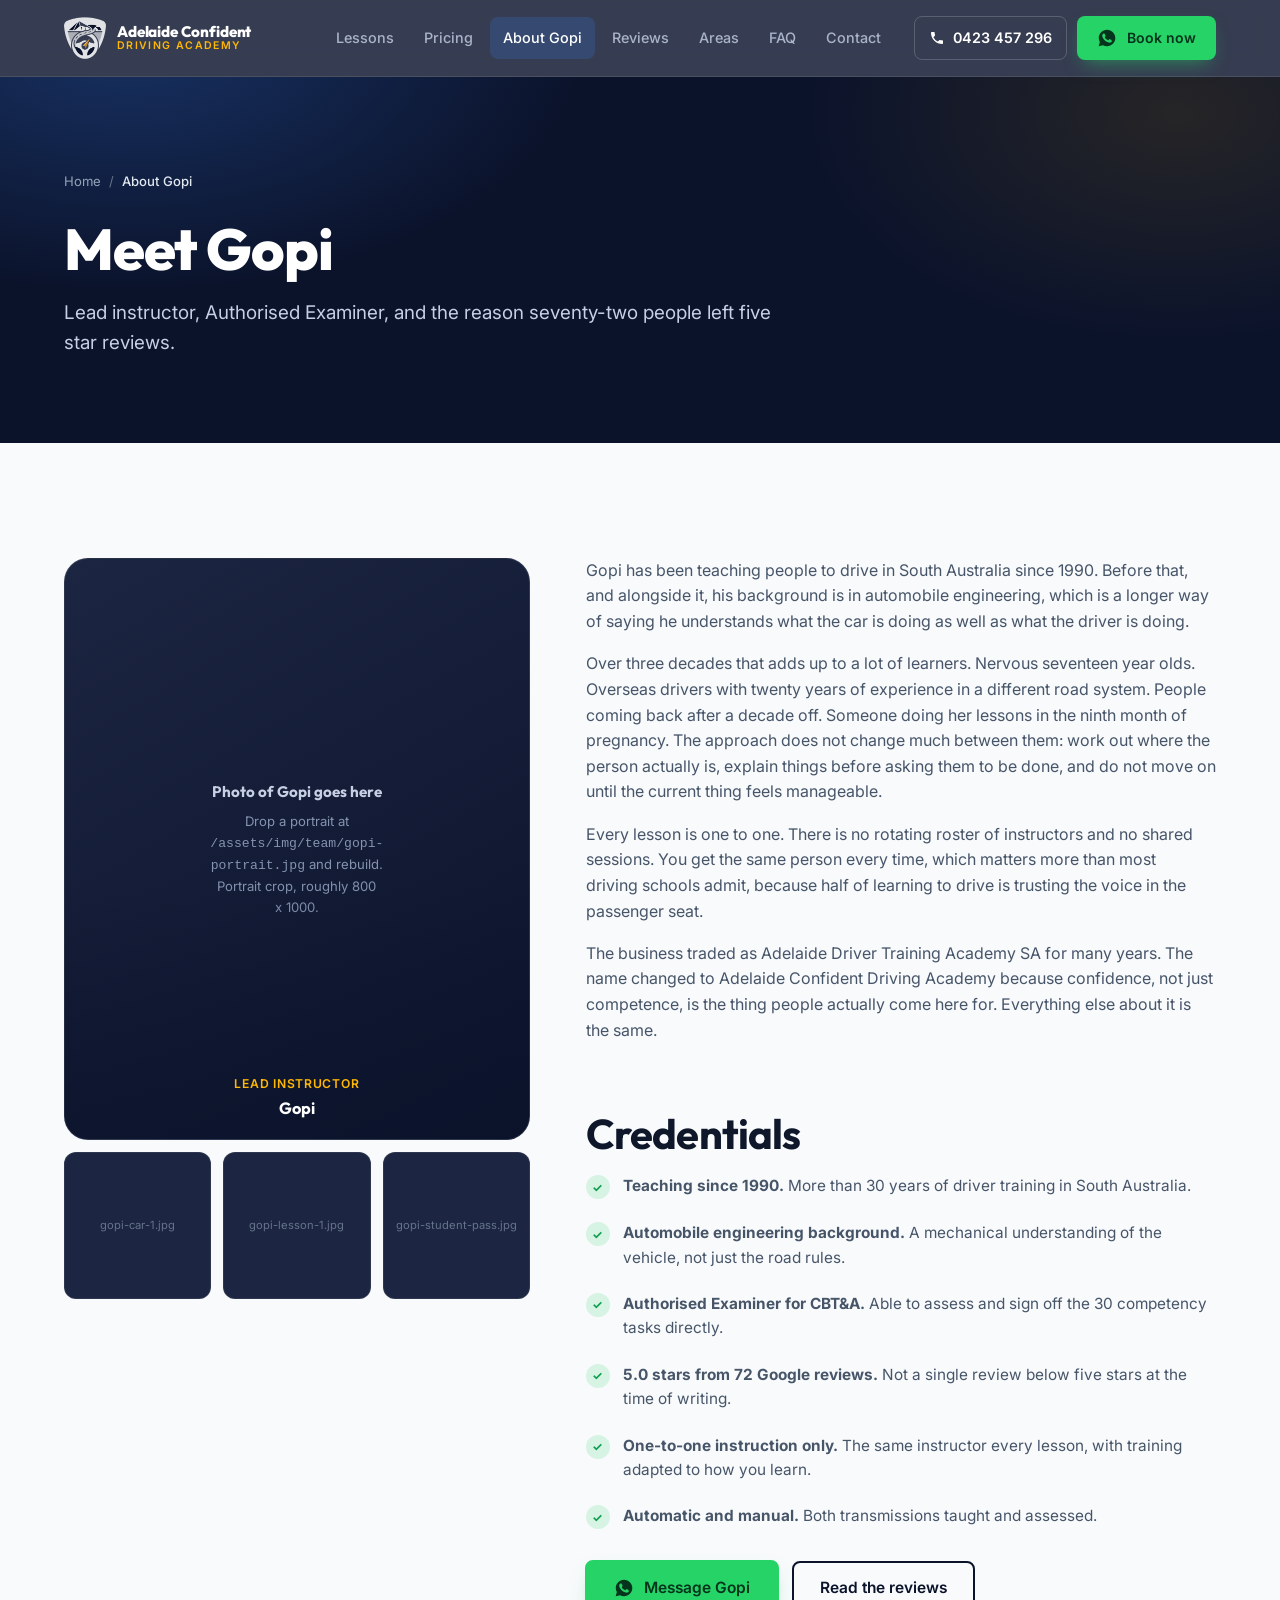
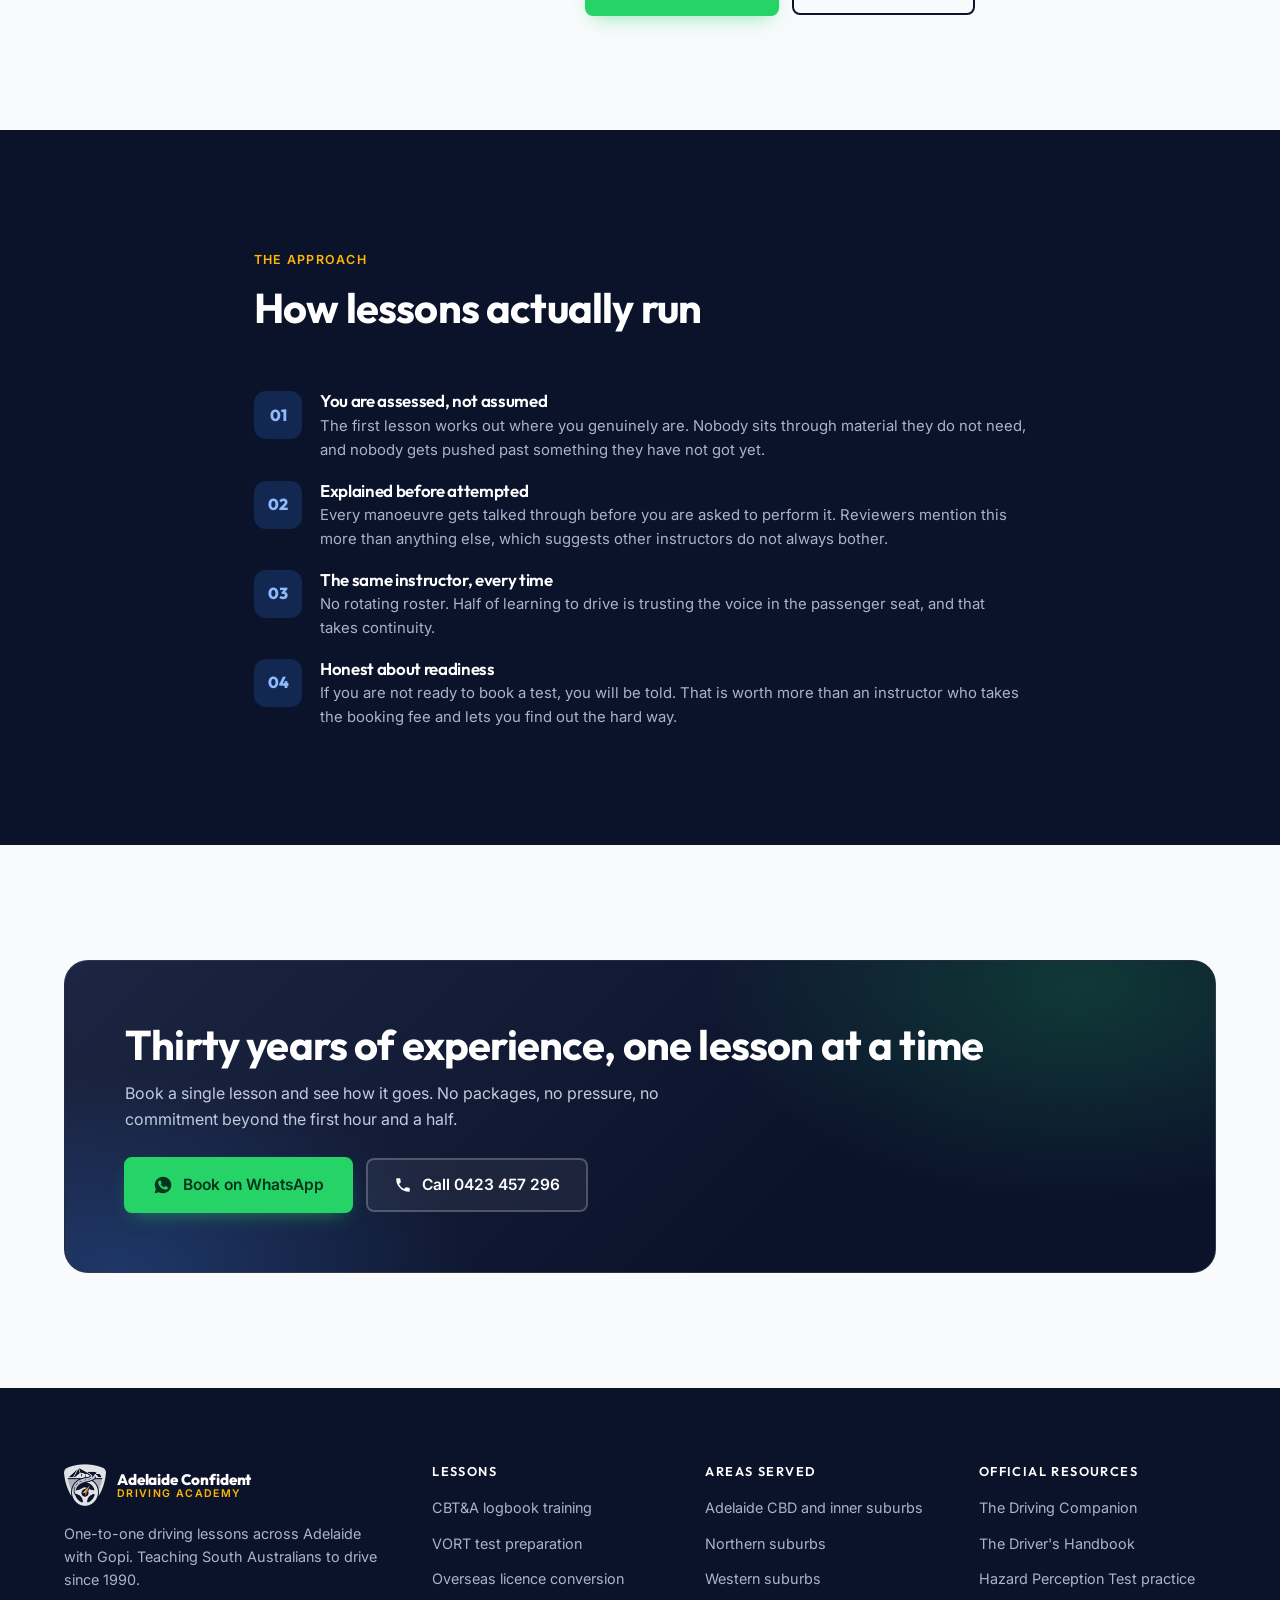
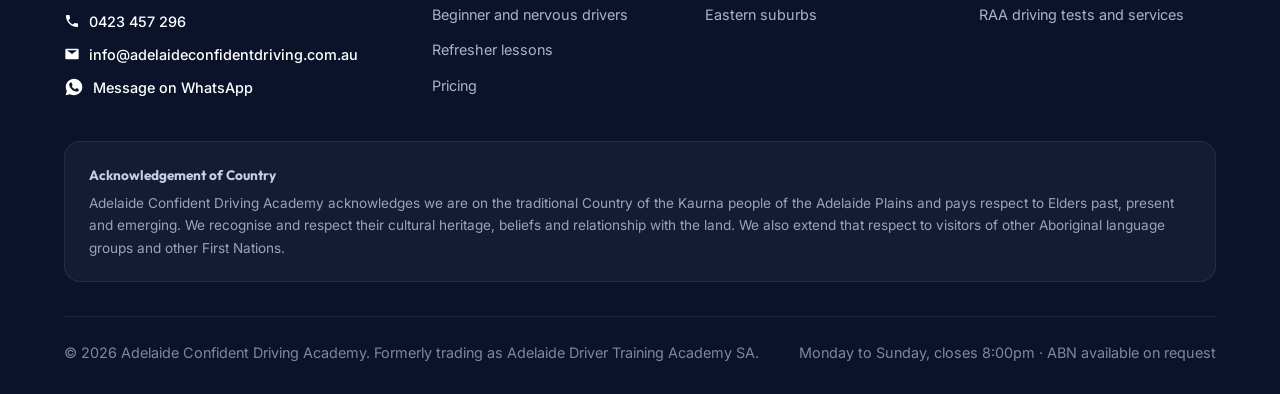
==== about/index.html @ c35cf50c "Add site manifest, sitemap, and Vercel configuration - Created a new site.webmanifest for the Adelai" ====
<!DOCTYPE html>
<html lang="en-AU">
<head>
<meta charset="utf-8">
<meta name="viewport" content="width=device-width, initial-scale=1, viewport-fit=cover">
<title>About Gopi | Adelaide Driving Instructor Since 1990</title>
<meta name="description" content="Gopi has taught South Australians to drive since 1990. Patient, one-to-one instruction across Adelaide. 5.0 stars from 72 Google reviews.">
<link rel="canonical" href="https://adelaideconfidentdriving.com.au/about/">
<meta name="robots" content="index, follow, max-image-preview:large, max-snippet:-1, max-video-preview:-1">
<meta name="theme-color" content="#0B132B">
<meta name="author" content="Adelaide Confident Driving Academy">
<meta name="geo.region" content="AU-SA">
<meta name="geo.placename" content="Adelaide">
<meta name="geo.position" content="-34.9285;138.6007">
<meta name="ICBM" content="-34.9285, 138.6007">

<meta property="og:site_name" content="Adelaide Confident Driving Academy">
<meta property="og:type" content="profile">
<meta property="og:locale" content="en_AU">
<meta property="og:title" content="About Gopi | Adelaide Driving Instructor Since 1990">
<meta property="og:description" content="Gopi has taught South Australians to drive since 1990. Patient, one-to-one instruction across Adelaide. 5.0 stars from 72 Google reviews.">
<meta property="og:url" content="https://adelaideconfidentdriving.com.au/about/">
<meta property="og:image" content="https://adelaideconfidentdriving.com.au/assets/img/og-default.png">
<meta property="og:image:width" content="1200">
<meta property="og:image:height" content="630">
<meta property="og:image:alt" content="Adelaide Confident Driving Academy, five star rated driving school in Adelaide">
<meta name="twitter:card" content="summary_large_image">
<meta name="twitter:title" content="About Gopi | Adelaide Driving Instructor Since 1990">
<meta name="twitter:description" content="Gopi has taught South Australians to drive since 1990. Patient, one-to-one instruction across Adelaide. 5.0 stars from 72 Google reviews.">
<meta name="twitter:image" content="https://adelaideconfidentdriving.com.au/assets/img/og-default.png">

<link rel="icon" href="/favicon.ico" sizes="any">
<link rel="icon" href="/assets/img/icon-192.png" type="image/png" sizes="192x192">
<link rel="apple-touch-icon" href="/assets/img/apple-touch-icon.png">
<link rel="manifest" href="/site.webmanifest">

<link rel="preconnect" href="https://fonts.googleapis.com">
<link rel="preconnect" href="https://fonts.gstatic.com" crossorigin>
<!-- Loaded normally rather than with a media=print/onload swap: the CSP forbids
     inline event handlers, and display=swap already prevents invisible text. -->
<link rel="stylesheet" href="https://fonts.googleapis.com/css2?family=Outfit:wght@600;700;800&family=Inter:wght@400;500;600&display=swap">
<link rel="stylesheet" href="/assets/css/site.css">
<script src="/assets/js/site.js" defer></script>
<script type="application/ld+json">{"@context":"https://schema.org","@graph":[{"@type":["DrivingSchool","LocalBusiness"],"@id":"https://adelaideconfidentdriving.com.au/#business","name":"Adelaide Confident Driving Academy","alternateName":["Adelaide Confident Driving","Adelaide Driver Training Academy SA","ACDA"],"description":"One-to-one driving school serving Adelaide and South Australia. CBT&A logbook training, VORT test preparation, overseas licence conversion and lessons for nervous beginners.","url":"https://adelaideconfidentdriving.com.au/","telephone":"+61423457296","email":"info@adelaideconfidentdriving.com.au","foundingDate":"1990","image":"https://adelaideconfidentdriving.com.au/assets/img/og-default.png","logo":{"@type":"ImageObject","url":"https://adelaideconfidentdriving.com.au/assets/img/icon-512.png","width":512,"height":512},"priceRange":"$$","currenciesAccepted":"AUD","address":{"@type":"PostalAddress","addressLocality":"Adelaide","addressRegion":"SA","addressCountry":"AU"},"geo":{"@type":"GeoCoordinates","latitude":"-34.9285","longitude":"138.6007"},"areaServed":[{"@type":"City","name":"Adelaide"},{"@type":"Place","name":"Adelaide CBD"},{"@type":"Place","name":"North Adelaide"},{"@type":"Place","name":"Norwood"},{"@type":"Place","name":"Unley"},{"@type":"Place","name":"Prospect"},{"@type":"Place","name":"Parkside"},{"@type":"Place","name":"Hindmarsh"},{"@type":"Place","name":"Thebarton"},{"@type":"Place","name":"Kent Town"},{"@type":"Place","name":"Goodwood"},{"@type":"Place","name":"Salisbury"},{"@type":"Place","name":"Elizabeth"},{"@type":"Place","name":"Mawson Lakes"},{"@type":"Place","name":"Para Hills"},{"@type":"Place","name":"Gepps Cross"},{"@type":"Place","name":"Pooraka"},{"@type":"Place","name":"Ingle Farm"},{"@type":"Place","name":"Modbury"},{"@type":"Place","name":"Golden Grove"},{"@type":"Place","name":"Munno Para"},{"@type":"Place","name":"Port Adelaide"},{"@type":"Place","name":"Woodville"},{"@type":"Place","name":"Henley Beach"},{"@type":"Place","name":"Findon"},{"@type":"Place","name":"Seaton"},{"@type":"Place","name":"West Lakes"},{"@type":"Place","name":"Fulham"},{"@type":"Place","name":"Grange"},{"@type":"Place","name":"Semaphore"},{"@type":"Place","name":"Royal Park"},{"@type":"Place","name":"Campbelltown"},{"@type":"Place","name":"Tea Tree Gully"},{"@type":"Place","name":"Magill"},{"@type":"Place","name":"Athelstone"},{"@type":"Place","name":"Paradise"},{"@type":"Place","name":"Newton"},{"@type":"Place","name":"Rostrevor"},{"@type":"Place","name":"Burnside"},{"@type":"Place","name":"Glen Osmond"},{"@type":"Place","name":"Hectorville"}],"serviceArea":{"@type":"GeoCircle","geoMidpoint":{"@type":"GeoCoordinates","latitude":"-34.9285","longitude":"138.6007"},"geoRadius":"40000"},"openingHoursSpecification":[{"@type":"OpeningHoursSpecification","dayOfWeek":["Monday","Tuesday","Wednesday","Thursday","Friday","Saturday","Sunday"],"opens":"07:00","closes":"20:00"}],"aggregateRating":{"@type":"AggregateRating","ratingValue":"5.0","reviewCount":72,"bestRating":"5","worstRating":"1"},"review":[{"@type":"Review","author":{"@type":"Person","name":"Basil Eldhose"},"reviewRating":{"@type":"Rating","ratingValue":"5","bestRating":"5"},"reviewBody":"I had a great experience learning with Gopi. He is very patient, friendly, and explains everything in a simple way. His guidance helped me build confidence and pass my driving test on the first attempt."},{"@type":"Review","author":{"@type":"Person","name":"Zandy"},"reviewRating":{"@type":"Rating","ratingValue":"5","bestRating":"5"},"reviewBody":"Absolutely the best instructor in Adelaide, I know this because I have had many instructors before him. He really works hard to make sure you succeed, excellent teaching ability, and a positive attitude."},{"@type":"Review","author":{"@type":"Person","name":"Mina Prajapat"},"reviewRating":{"@type":"Rating","ratingValue":"5","bestRating":"5"},"reviewBody":"I can't thank Gopi Sir enough for all the support and patience he showed during my driving lessons, especially while I was in my 9th month of pregnancy. His calm demeanor and clear guidance made it possible."},{"@type":"Review","author":{"@type":"Person","name":"Chinthika Samarakoon"},"reviewRating":{"@type":"Rating","ratingValue":"5","bestRating":"5"},"reviewBody":"I did my overseas licence conversion through CBT&A with Gopi and got the full SA driver's licence. Gopi was an excellent teacher, kind, respectful, and patient throughout the entire process."},{"@type":"Review","author":{"@type":"Person","name":"Vedant Saini"},"reviewRating":{"@type":"Rating","ratingValue":"5","bestRating":"5"},"reviewBody":"Excellent instructor! Gopi really knows his stuff. Lots of tips and tricks which got my confidence up. Passed my CBT&A with an Auditor in the car on the first try!"},{"@type":"Review","author":{"@type":"Person","name":"Xander Schofield"},"reviewRating":{"@type":"Rating","ratingValue":"5","bestRating":"5"},"reviewBody":"Gopi was incredibly helpful in getting my P's. In the session right before the exam, he helped correct mistakes quickly and efficiently."},{"@type":"Review","author":{"@type":"Person","name":"Anh Quang Le Van"},"reviewRating":{"@type":"Rating","ratingValue":"5","bestRating":"5"},"reviewBody":"Experienced, gentle, and patient enough to help me pass the full license test in just 2 training sessions. He organized early timeframes for my urgent timeline."},{"@type":"Review","author":{"@type":"Person","name":"Aishwarya Menon"},"reviewRating":{"@type":"Rating","ratingValue":"5","bestRating":"5"},"reviewBody":"I passed my driving test the first time! Gopi uncle broke down each task and ensured I understood the movement prior to attempting it on the road."}],"employee":{"@id":"https://adelaideconfidentdriving.com.au/about/#gopi"},"founder":{"@id":"https://adelaideconfidentdriving.com.au/about/#gopi"},"sameAs":["https://share.google/oz1qiCDrlBlNMlHzZ","https://www.google.com/search?kgmid=/g/11vqnhx90x","https://adelaidedrivertrainingacademysa.com.au"],"hasOfferCatalog":{"@type":"OfferCatalog","name":"Driving lessons and assessments","itemListElement":[{"@type":"Offer","itemOffered":{"@type":"Service","name":"CBT&A logbook training","url":"https://adelaideconfidentdriving.com.au/services/cbta-logbook-training/"}},{"@type":"Offer","itemOffered":{"@type":"Service","name":"VORT test preparation","url":"https://adelaideconfidentdriving.com.au/services/vort-test-preparation/"}},{"@type":"Offer","itemOffered":{"@type":"Service","name":"Overseas licence conversion","url":"https://adelaideconfidentdriving.com.au/services/overseas-licence-conversion/"}},{"@type":"Offer","itemOffered":{"@type":"Service","name":"Beginner and nervous drivers","url":"https://adelaideconfidentdriving.com.au/services/beginner-driving-lessons/"}},{"@type":"Offer","itemOffered":{"@type":"Service","name":"Refresher lessons","url":"https://adelaideconfidentdriving.com.au/services/refresher-driving-lessons/"}}]}},{"@type":"Person","@id":"https://adelaideconfidentdriving.com.au/about/#gopi","name":"Gopi","alternateName":"Gopinathan","jobTitle":"Lead driving instructor and Authorised Examiner","worksFor":{"@id":"https://adelaideconfidentdriving.com.au/#business"},"knowsAbout":["CBT&A Competency Based Training and Assessment","Vehicle On Road Test (VORT)","Overseas driver licence conversion in South Australia","Learner driver instruction","Automobile engineering"],"description":"Driving instructor in South Australia since 1990 with a background in automobile engineering. Known for calm, patient one-to-one instruction."},{"@type":"BreadcrumbList","itemListElement":[{"@type":"ListItem","position":1,"name":"Home","item":"https://adelaideconfidentdriving.com.au/"},{"@type":"ListItem","position":2,"name":"About Gopi","item":"https://adelaideconfidentdriving.com.au/about/"}]}]}</script>
</head>
<body>
<a class="skip-link" href="#main">Skip to content</a>
<header class="site-header">
  <div class="wrap">
    <nav class="nav" aria-label="Main">
      <a class="brand" href="/">
        <img src="/assets/img/logo-mark-light.png" alt="" width="42" height="42">
        <span class="brand-text">
          <b>Adelaide Confident</b>
          <span>Driving Academy</span>
        </span>
      </a>
      <ul class="nav-links" id="nav-links"><li><a href="/services/">Lessons</a></li><li><a href="/pricing/">Pricing</a></li><li><a href="/about/" aria-current="page">About Gopi</a></li><li><a href="/reviews/">Reviews</a></li><li><a href="/service-areas/">Areas</a></li><li><a href="/faq/">FAQ</a></li><li><a href="/contact/">Contact</a></li></ul>
      <div class="nav-cta">
        <a class="nav-call" href="tel:+61423457296"><svg aria-hidden="true" width="16" height="16" viewBox="0 0 24 24" fill="currentColor"><path d="M6.6 10.8a15.1 15.1 0 0 0 6.6 6.6l2.2-2.2a1 1 0 0 1 1-.25c1.1.37 2.3.57 3.6.57a1 1 0 0 1 1 1V20a1 1 0 0 1-1 1A17 17 0 0 1 3 4a1 1 0 0 1 1-1h3.5a1 1 0 0 1 1 1c0 1.25.2 2.45.57 3.57a1 1 0 0 1-.25 1l-2.22 2.23Z"/></svg><span>0423 457 296</span></a>
        <a class="btn btn--whatsapp btn--sm" href="https://wa.me/61423457296?text=Hi%20Gopi%2C%20I%27d%20like%20to%20book%20a%20driving%20lesson%20with%20Adelaide%20Confident%20Driving%20Academy.%20Could%20you%20let%20me%20know%20your%20availability%3F" rel="noopener"><svg aria-hidden="true" width="20" height="20" viewBox="0 0 24 24" fill="currentColor"><path d="M12.04 2C6.58 2 2.13 6.45 2.13 11.91c0 1.75.46 3.45 1.32 4.95L2 22l5.25-1.38a9.87 9.87 0 0 0 4.79 1.22h.01c5.46 0 9.91-4.45 9.91-9.91S17.5 2 12.04 2Zm5.8 14.17c-.24.68-1.4 1.3-1.95 1.35-.5.05-1.13.07-1.83-.11-.42-.11-.96-.29-1.65-.59-2.9-1.25-4.8-4.17-4.94-4.36-.15-.19-1.19-1.58-1.19-3.02s.76-2.14 1.03-2.44c.27-.29.58-.37.78-.37h.56c.18 0 .42-.07.66.5.24.59.83 2.03.9 2.18.07.15.12.32.02.51-.09.19-.14.31-.28.48-.14.17-.29.37-.42.5-.14.14-.28.29-.12.57.16.29.71 1.17 1.53 1.9 1.05.94 1.94 1.23 2.22 1.37.27.14.43.12.59-.07.16-.19.68-.79.86-1.07.18-.27.36-.22.61-.13.24.09 1.55.73 1.82.86.27.14.44.2.5.32.07.11.07.65-.17 1.33Z"/></svg> Book now</a>
        <button class="nav-toggle" type="button" aria-expanded="false" aria-controls="nav-links" aria-label="Menu"><span></span></button>
      </div>
    </nav>
  </div>
</header>

<main id="main">
<section class="page-hero">
  <nav class="crumbs" aria-label="Breadcrumb"><div class="wrap"><ol><li><a href="/">Home</a></li><li><span aria-current="page">About Gopi</span></li></ol></div></nav>
  <div class="wrap">
    <h1>Meet Gopi</h1>
    <p class="lede">Lead instructor, Authorised Examiner, and the reason seventy-two people
    left five star reviews.</p>
  </div>
</section>

<section class="section">
  <div class="wrap">
    <div class="instructor">
      <div>
  <div class="photo-frame">
    <p class="ph-note"><b>Photo of Gopi goes here</b>Drop a portrait at <code>/assets/img/team/gopi-portrait.jpg</code> and rebuild. Portrait crop, roughly 800 x 1000.</p>
    <div class="photo-caption">
      <span>Lead instructor</span>
      <b>Gopi</b>
    </div>
  </div>
  <div class="photo-strip"><div>gopi-car-1.jpg</div><div>gopi-lesson-1.jpg</div><div>gopi-student-pass.jpg</div></div>
</div>
      <div class="prose">
        <p>Gopi has been teaching people to drive in South Australia since 1990. Before that, and alongside it, his background is in automobile engineering, which is a longer way of saying he understands what the car is doing as well as what the driver is doing.</p><p>Over three decades that adds up to a lot of learners. Nervous seventeen year olds. Overseas drivers with twenty years of experience in a different road system. People coming back after a decade off. Someone doing her lessons in the ninth month of pregnancy. The approach does not change much between them: work out where the person actually is, explain things before asking them to be done, and do not move on until the current thing feels manageable.</p><p>Every lesson is one to one. There is no rotating roster of instructors and no shared sessions. You get the same person every time, which matters more than most driving schools admit, because half of learning to drive is trusting the voice in the passenger seat.</p><p>The business traded as Adelaide Driver Training Academy SA for many years. The name changed to Adelaide Confident Driving Academy because confidence, not just competence, is the thing people actually come here for. Everything else about it is the same.</p>
        <h2 style="margin-top:1.6em">Credentials</h2>
        <ul class="cred-list" style="list-style:none;padding:0"><li><span class="tick" aria-hidden="true">&#10003;</span><span><b>Teaching since 1990.</b> More than 30 years of driver training in South Australia.</span></li><li><span class="tick" aria-hidden="true">&#10003;</span><span><b>Automobile engineering background.</b> A mechanical understanding of the vehicle, not just the road rules.</span></li><li><span class="tick" aria-hidden="true">&#10003;</span><span><b>Authorised Examiner for CBT&amp;A.</b> Able to assess and sign off the 30 competency tasks directly.</span></li><li><span class="tick" aria-hidden="true">&#10003;</span><span><b>5.0 stars from 72 Google reviews.</b> Not a single review below five stars at the time of writing.</span></li><li><span class="tick" aria-hidden="true">&#10003;</span><span><b>One-to-one instruction only.</b> The same instructor every lesson, with training adapted to how you learn.</span></li><li><span class="tick" aria-hidden="true">&#10003;</span><span><b>Automatic and manual.</b> Both transmissions taught and assessed.</span></li></ul>
        <div class="btn-row mt-32">
          <a class="btn btn--whatsapp pulse" href="https://wa.me/61423457296?text=Hi%20Gopi%2C%20I%20read%20your%20about%20page%20and%20I%27d%20like%20to%20ask%20about%20driving%20lessons." rel="noopener"><svg aria-hidden="true" width="20" height="20" viewBox="0 0 24 24" fill="currentColor"><path d="M12.04 2C6.58 2 2.13 6.45 2.13 11.91c0 1.75.46 3.45 1.32 4.95L2 22l5.25-1.38a9.87 9.87 0 0 0 4.79 1.22h.01c5.46 0 9.91-4.45 9.91-9.91S17.5 2 12.04 2Zm5.8 14.17c-.24.68-1.4 1.3-1.95 1.35-.5.05-1.13.07-1.83-.11-.42-.11-.96-.29-1.65-.59-2.9-1.25-4.8-4.17-4.94-4.36-.15-.19-1.19-1.58-1.19-3.02s.76-2.14 1.03-2.44c.27-.29.58-.37.78-.37h.56c.18 0 .42-.07.66.5.24.59.83 2.03.9 2.18.07.15.12.32.02.51-.09.19-.14.31-.28.48-.14.17-.29.37-.42.5-.14.14-.28.29-.12.57.16.29.71 1.17 1.53 1.9 1.05.94 1.94 1.23 2.22 1.37.27.14.43.12.59-.07.16-.19.68-.79.86-1.07.18-.27.36-.22.61-.13.24.09 1.55.73 1.82.86.27.14.44.2.5.32.07.11.07.65-.17 1.33Z"/></svg> Message Gopi</a>
          <a class="btn btn--outline" href="/reviews/">Read the reviews</a>
        </div>
      </div>
    </div>
  </div>
</section>

<section class="section section--dark">
  <div class="wrap wrap--narrow">
    <div class="section-head"><p class="eyebrow">The approach</p><h2>How lessons actually run</h2></div>
    <ol class="steps">
      <li><div><h3>You are assessed, not assumed</h3><p>The first lesson works out where you
      genuinely are. Nobody sits through material they do not need, and nobody gets pushed past
      something they have not got yet.</p></div></li>
      <li><div><h3>Explained before attempted</h3><p>Every manoeuvre gets talked through before
      you are asked to perform it. Reviewers mention this more than anything else, which
      suggests other instructors do not always bother.</p></div></li>
      <li><div><h3>The same instructor, every time</h3><p>No rotating roster. Half of learning
      to drive is trusting the voice in the passenger seat, and that takes continuity.</p></div></li>
      <li><div><h3>Honest about readiness</h3><p>If you are not ready to book a test, you will
      be told. That is worth more than an instructor who takes the booking fee and lets you
      find out the hard way.</p></div></li>
    </ol>
  </div>
</section>
<section class="section"><div class="wrap">
  <div class="cta-band reveal">
    <h2>Thirty years of experience, one lesson at a time</h2>
    <p>Book a single lesson and see how it goes. No packages, no pressure, no commitment beyond the first hour and a half.</p>
    <div class="btn-row">
      <a class="btn btn--whatsapp pulse" href="https://wa.me/61423457296?text=Hi%20Gopi%2C%20I%27d%20like%20to%20book%20a%20driving%20lesson.%20Here%27s%20a%20bit%20about%20where%20I%27m%20at%3A" rel="noopener"><svg aria-hidden="true" width="20" height="20" viewBox="0 0 24 24" fill="currentColor"><path d="M12.04 2C6.58 2 2.13 6.45 2.13 11.91c0 1.75.46 3.45 1.32 4.95L2 22l5.25-1.38a9.87 9.87 0 0 0 4.79 1.22h.01c5.46 0 9.91-4.45 9.91-9.91S17.5 2 12.04 2Zm5.8 14.17c-.24.68-1.4 1.3-1.95 1.35-.5.05-1.13.07-1.83-.11-.42-.11-.96-.29-1.65-.59-2.9-1.25-4.8-4.17-4.94-4.36-.15-.19-1.19-1.58-1.19-3.02s.76-2.14 1.03-2.44c.27-.29.58-.37.78-.37h.56c.18 0 .42-.07.66.5.24.59.83 2.03.9 2.18.07.15.12.32.02.51-.09.19-.14.31-.28.48-.14.17-.29.37-.42.5-.14.14-.28.29-.12.57.16.29.71 1.17 1.53 1.9 1.05.94 1.94 1.23 2.22 1.37.27.14.43.12.59-.07.16-.19.68-.79.86-1.07.18-.27.36-.22.61-.13.24.09 1.55.73 1.82.86.27.14.44.2.5.32.07.11.07.65-.17 1.33Z"/></svg> Book on WhatsApp</a>
      <a class="btn btn--ghost" href="tel:+61423457296"><svg aria-hidden="true" width="18" height="18" viewBox="0 0 24 24" fill="currentColor"><path d="M6.6 10.8a15.1 15.1 0 0 0 6.6 6.6l2.2-2.2a1 1 0 0 1 1-.25c1.1.37 2.3.57 3.6.57a1 1 0 0 1 1 1V20a1 1 0 0 1-1 1A17 17 0 0 1 3 4a1 1 0 0 1 1-1h3.5a1 1 0 0 1 1 1c0 1.25.2 2.45.57 3.57a1 1 0 0 1-.25 1l-2.22 2.23Z"/></svg> Call 0423 457 296</a>
    </div>
  </div>
</div></section>
</main>
<footer class="site-footer">
  <div class="wrap">
    <div class="footer-grid">
      <div class="footer-brand">
        <a class="brand" href="/">
          <img src="/assets/img/logo-mark-light.png" alt="" width="42" height="42">
          <span class="brand-text"><b>Adelaide Confident</b><span>Driving Academy</span></span>
        </a>
        <p>One-to-one driving lessons across Adelaide with Gopi. Teaching South Australians
        to drive since 1990.</p>
        <div class="footer-contact">
          <a href="tel:+61423457296"><svg aria-hidden="true" width="16" height="16" viewBox="0 0 24 24" fill="currentColor"><path d="M6.6 10.8a15.1 15.1 0 0 0 6.6 6.6l2.2-2.2a1 1 0 0 1 1-.25c1.1.37 2.3.57 3.6.57a1 1 0 0 1 1 1V20a1 1 0 0 1-1 1A17 17 0 0 1 3 4a1 1 0 0 1 1-1h3.5a1 1 0 0 1 1 1c0 1.25.2 2.45.57 3.57a1 1 0 0 1-.25 1l-2.22 2.23Z"/></svg> 0423 457 296</a>
          <a href="mailto:info@adelaideconfidentdriving.com.au"><svg aria-hidden="true" width="16" height="16" viewBox="0 0 24 24" fill="currentColor"><path d="M2 6a2 2 0 0 1 2-2h16a2 2 0 0 1 2 2v12a2 2 0 0 1-2 2H4a2 2 0 0 1-2-2V6Zm2.5.5L12 12l7.5-5.5H4.5Z"/></svg> info@adelaideconfidentdriving.com.au</a>
          <a href="https://wa.me/61423457296?text=Hi%20Gopi%2C%20I%20found%20Adelaide%20Confident%20Driving%20Academy%20online%20and%20I%27d%20like%20to%20ask%20about%20driving%20lessons." rel="noopener"><svg aria-hidden="true" width="20" height="20" viewBox="0 0 24 24" fill="currentColor"><path d="M12.04 2C6.58 2 2.13 6.45 2.13 11.91c0 1.75.46 3.45 1.32 4.95L2 22l5.25-1.38a9.87 9.87 0 0 0 4.79 1.22h.01c5.46 0 9.91-4.45 9.91-9.91S17.5 2 12.04 2Zm5.8 14.17c-.24.68-1.4 1.3-1.95 1.35-.5.05-1.13.07-1.83-.11-.42-.11-.96-.29-1.65-.59-2.9-1.25-4.8-4.17-4.94-4.36-.15-.19-1.19-1.58-1.19-3.02s.76-2.14 1.03-2.44c.27-.29.58-.37.78-.37h.56c.18 0 .42-.07.66.5.24.59.83 2.03.9 2.18.07.15.12.32.02.51-.09.19-.14.31-.28.48-.14.17-.29.37-.42.5-.14.14-.28.29-.12.57.16.29.71 1.17 1.53 1.9 1.05.94 1.94 1.23 2.22 1.37.27.14.43.12.59-.07.16-.19.68-.79.86-1.07.18-.27.36-.22.61-.13.24.09 1.55.73 1.82.86.27.14.44.2.5.32.07.11.07.65-.17 1.33Z"/></svg> Message on WhatsApp</a>
        </div>
      </div>
      <div>
        <h4>Lessons</h4>
        <ul><li><a href="/services/cbta-logbook-training/">CBT&amp;A logbook training</a></li><li><a href="/services/vort-test-preparation/">VORT test preparation</a></li><li><a href="/services/overseas-licence-conversion/">Overseas licence conversion</a></li><li><a href="/services/beginner-driving-lessons/">Beginner and nervous drivers</a></li><li><a href="/services/refresher-driving-lessons/">Refresher lessons</a></li><li><a href="/pricing/">Pricing</a></li></ul>
      </div>
      <div>
        <h4>Areas served</h4>
        <ul><li><a href="/service-areas/#cbd">Adelaide CBD and inner suburbs</a></li><li><a href="/service-areas/#north">Northern suburbs</a></li><li><a href="/service-areas/#west">Western suburbs</a></li><li><a href="/service-areas/#east">Eastern suburbs</a></li></ul>
      </div>
      <div>
        <h4>Official resources</h4>
        <ul><li><a href="https://mylicence.sa.gov.au/the-driving-companion" rel="noopener nofollow" target="_blank">The Driving Companion</a></li><li><a href="https://mylicence.sa.gov.au/the-drivers-handbook" rel="noopener nofollow" target="_blank">The Driver&#x27;s Handbook</a></li><li><a href="https://mylicence.sa.gov.au/hazard-perception-test" rel="noopener nofollow" target="_blank">Hazard Perception Test practice</a></li><li><a href="https://www.raa.com.au/motoring-and-road-safety/driver-education" rel="noopener nofollow" target="_blank">RAA driving tests and services</a></li></ul>
      </div>
    </div>

    <div class="acknowledgement">
      <b>Acknowledgement of Country</b>
      Adelaide Confident Driving Academy acknowledges we are on the traditional Country of the Kaurna people of the Adelaide Plains and pays respect to Elders past, present and emerging. We recognise and respect their cultural heritage, beliefs and relationship with the land. We also extend that respect to visitors of other Aboriginal language groups and other First Nations.
    </div>

    <div class="footer-base">
      <p>&copy; <span data-year>2026</span> Adelaide Confident Driving Academy. Formerly trading as Adelaide Driver Training Academy SA.</p>
      <p>Monday to Sunday, closes 8:00pm &middot; ABN available on request</p>
    </div>
  </div>
</footer>

<div class="action-bar">
  <a class="btn btn--ghost" href="tel:+61423457296"><svg aria-hidden="true" width="16" height="16" viewBox="0 0 24 24" fill="currentColor"><path d="M6.6 10.8a15.1 15.1 0 0 0 6.6 6.6l2.2-2.2a1 1 0 0 1 1-.25c1.1.37 2.3.57 3.6.57a1 1 0 0 1 1 1V20a1 1 0 0 1-1 1A17 17 0 0 1 3 4a1 1 0 0 1 1-1h3.5a1 1 0 0 1 1 1c0 1.25.2 2.45.57 3.57a1 1 0 0 1-.25 1l-2.22 2.23Z"/></svg> Call</a>
  <a class="btn btn--whatsapp" href="https://wa.me/61423457296?text=Hi%20Gopi%2C%20I%20found%20Adelaide%20Confident%20Driving%20Academy%20online%20and%20I%27d%20like%20to%20ask%20about%20driving%20lessons." rel="noopener"><svg aria-hidden="true" width="20" height="20" viewBox="0 0 24 24" fill="currentColor"><path d="M12.04 2C6.58 2 2.13 6.45 2.13 11.91c0 1.75.46 3.45 1.32 4.95L2 22l5.25-1.38a9.87 9.87 0 0 0 4.79 1.22h.01c5.46 0 9.91-4.45 9.91-9.91S17.5 2 12.04 2Zm5.8 14.17c-.24.68-1.4 1.3-1.95 1.35-.5.05-1.13.07-1.83-.11-.42-.11-.96-.29-1.65-.59-2.9-1.25-4.8-4.17-4.94-4.36-.15-.19-1.19-1.58-1.19-3.02s.76-2.14 1.03-2.44c.27-.29.58-.37.78-.37h.56c.18 0 .42-.07.66.5.24.59.83 2.03.9 2.18.07.15.12.32.02.51-.09.19-.14.31-.28.48-.14.17-.29.37-.42.5-.14.14-.28.29-.12.57.16.29.71 1.17 1.53 1.9 1.05.94 1.94 1.23 2.22 1.37.27.14.43.12.59-.07.16-.19.68-.79.86-1.07.18-.27.36-.22.61-.13.24.09 1.55.73 1.82.86.27.14.44.2.5.32.07.11.07.65-.17 1.33Z"/></svg> WhatsApp</a>
</div>
</body>
</html>
---- assets/css/site.css ----
/* ==========================================================================
   Adelaide Confident Driving Academy
   Design system: Deep Canvas / Electric Cobalt / Adelaide Sun Gold
   Hand-rolled, no framework. ~1 request, cached hard.
   ========================================================================== */

/* --------------------------------------------------------------------------
   1. Tokens
   -------------------------------------------------------------------------- */
:root {
  /* Brand */
  --deep-canvas:  #0B132B;
  --midnight:     #1C2541;
  --slate-deep:   #131C38;
  --cobalt:       #3A86FF;
  --cobalt-dark:  #2563EB;
  --cobalt-soft:  #E8F0FF;
  --gold:         #FFB703;
  --gold-deep:    #C98A00;
  --gold-soft:    #FFF6E0;
  --whatsapp:     #25D366;
  --whatsapp-dark:#128C7E;

  /* Surfaces */
  --ghost:        #F8FAFC;
  --white:        #FFFFFF;
  --stroke:       #E2E8F0;
  --stroke-dark:  rgba(255,255,255,.10);

  /* Text */
  --ink:          #0F172A;
  --ink-muted:    #475569;
  --ink-faint:    #64748B;
  --on-dark:      #FFFFFF;
  --on-dark-mut:  #A9B4CA;

  /* Type */
  --font-display: 'Outfit', 'Segoe UI', system-ui, -apple-system, sans-serif;
  --font-body:    'Inter', system-ui, -apple-system, 'Segoe UI', sans-serif;

  /* Radii */
  --r-sm: 8px;
  --r-md: 12px;
  --r-lg: 16px;
  --r-xl: 24px;
  --r-pill: 9999px;

  /* Elevation */
  --shadow-soft:  0 10px 30px -10px rgba(11,19,43,.10), 0 4px 6px -2px rgba(11,19,43,.05);
  --shadow-hover: 0 20px 40px -15px rgba(58,134,255,.22), 0 8px 16px -4px rgba(11,19,43,.08);
  --shadow-float: 0 25px 50px -12px rgba(11,19,43,.28);

  /* Rhythm */
  --gutter: 24px;
  --max: 1200px;
  --sect-y: clamp(64px, 9vw, 128px);

  /* Motion */
  --ease: cubic-bezier(.22,.61,.36,1);
  --ease-swift: cubic-bezier(.85,0,.15,1);
}

/* --------------------------------------------------------------------------
   2. Reset
   -------------------------------------------------------------------------- */
*, *::before, *::after { box-sizing: border-box; }
* { margin: 0; }

html {
  -webkit-text-size-adjust: 100%;
  scroll-behavior: smooth;
  scroll-padding-top: 92px;
}

body {
  font-family: var(--font-body);
  font-size: 16px;
  line-height: 1.6;
  color: var(--ink);
  background: var(--ghost);
  -webkit-font-smoothing: antialiased;
  -moz-osx-font-smoothing: grayscale;
  overflow-x: hidden;
  text-rendering: optimizeLegibility;
}

img, svg, video { display: block; max-width: 100%; height: auto; }
[hidden] { display: none !important; }
button, input, select, textarea { font: inherit; color: inherit; }
button { cursor: pointer; background: none; border: 0; }
a { color: var(--cobalt-dark); text-decoration-thickness: 1px; text-underline-offset: 3px; }
ul, ol { padding-left: 1.25em; }
:focus-visible {
  outline: 3px solid var(--cobalt);
  outline-offset: 3px;
  border-radius: 4px;
}

h1, h2, h3, h4 {
  font-family: var(--font-display);
  line-height: 1.15;
  letter-spacing: -0.02em;
  color: var(--ink);
  font-weight: 700;
  text-wrap: balance;
}
h1 { font-size: clamp(2.15rem, 5.4vw, 3.6rem); font-weight: 800; }
h2 { font-size: clamp(1.75rem, 3.6vw, 2.6rem); }
h3 { font-size: clamp(1.2rem, 2vw, 1.45rem); font-weight: 600; }
h4 { font-size: 1.05rem; font-weight: 600; }
p  { text-wrap: pretty; }

@media (prefers-reduced-motion: reduce) {
  html { scroll-behavior: auto; }
  *, *::before, *::after {
    animation-duration: .01ms !important;
    animation-iteration-count: 1 !important;
    transition-duration: .01ms !important;
  }
}

/* --------------------------------------------------------------------------
   3. Layout primitives
   -------------------------------------------------------------------------- */
.wrap {
  width: 100%;
  max-width: var(--max);
  margin-inline: auto;
  padding-inline: var(--gutter);
}
.wrap--narrow { max-width: 820px; }

.section { padding-block: var(--sect-y); position: relative; }
.section--dark { background: var(--deep-canvas); color: var(--on-dark); }
.section--dark h2, .section--dark h3, .section--dark h4 { color: var(--on-dark); }
.section--dark p { color: var(--on-dark-mut); }
.section--tint { background: var(--white); }

.skip-link {
  position: absolute; left: -9999px; top: 0; z-index: 999;
  background: var(--cobalt); color: #fff; padding: 12px 20px;
  border-radius: 0 0 var(--r-sm) 0; font-weight: 600;
}
.skip-link:focus { left: 0; }

.eyebrow {
  display: inline-flex; align-items: center; gap: 8px;
  font-family: var(--font-body);
  font-size: .78rem; font-weight: 600; letter-spacing: .1em;
  text-transform: uppercase; color: var(--cobalt-dark);
  margin-bottom: 14px;
}
.section--dark .eyebrow { color: var(--gold); }

.lede { font-size: clamp(1.02rem, 1.6vw, 1.18rem); color: var(--ink-muted); max-width: 62ch; }
.section--dark .lede { color: var(--on-dark-mut); }

.section-head { max-width: 720px; margin-bottom: clamp(36px, 5vw, 60px); }
.section-head--center { margin-inline: auto; text-align: center; }

.grid { display: grid; gap: 24px; }
.grid--2 { grid-template-columns: repeat(auto-fit, minmax(300px, 1fr)); }
.grid--3 { grid-template-columns: repeat(auto-fit, minmax(280px, 1fr)); }
.grid--4 { grid-template-columns: repeat(auto-fit, minmax(220px, 1fr)); }

/* --------------------------------------------------------------------------
   4. Buttons
   -------------------------------------------------------------------------- */
.btn {
  display: inline-flex; align-items: center; justify-content: center; gap: 10px;
  padding: 15px 26px;
  border-radius: var(--r-sm);
  font-weight: 600; font-size: .97rem;
  text-decoration: none;
  border: 2px solid transparent;
  transition: transform .22s var(--ease), box-shadow .22s var(--ease),
              background-color .22s var(--ease), border-color .22s var(--ease);
  will-change: transform;
  line-height: 1.2;
  min-height: 52px;
}
.btn:hover { transform: translateY(-2px); }
.btn:active { transform: translateY(0); }

.btn--primary   { background: var(--cobalt-dark); color: #fff; box-shadow: 0 8px 20px -8px rgba(37,99,235,.6); }
.btn--primary:hover { background: #1D5FD8; box-shadow: 0 14px 28px -10px rgba(37,99,235,.7); }

.btn--whatsapp  { background: var(--whatsapp); color: #05341C; box-shadow: 0 8px 20px -8px rgba(37,211,102,.6); }
.btn--whatsapp:hover { background: #1FBE5B; box-shadow: 0 14px 28px -10px rgba(37,211,102,.7); }

.btn--ghost {
  background: rgba(255,255,255,.06);
  color: var(--on-dark);
  border-color: rgba(255,255,255,.22);
  backdrop-filter: blur(12px);
  -webkit-backdrop-filter: blur(12px);
}
.btn--ghost:hover { background: rgba(255,255,255,.12); border-color: rgba(255,255,255,.4); }

.btn--outline { border-color: var(--deep-canvas); color: var(--deep-canvas); background: transparent; }
.btn--outline:hover { background: var(--deep-canvas); color: #fff; }

.btn--gold { background: var(--gold); color: #33260B; box-shadow: 0 8px 20px -8px rgba(255,183,3,.6); }
.btn--gold:hover { background: #F0AB00; }

.btn--wide { width: 100%; }
.btn--sm { padding: 10px 18px; min-height: 44px; font-size: .88rem; }

.btn-row { display: flex; flex-wrap: wrap; gap: 14px; }

.pulse { position: relative; }
.pulse::after {
  content: ''; position: absolute; inset: -3px;
  border-radius: inherit; border: 2px solid var(--whatsapp);
  animation: ping 2.6s var(--ease) infinite; pointer-events: none;
}
@keyframes ping {
  0%   { transform: scale(1);    opacity: .75; }
  70%  { transform: scale(1.16); opacity: 0; }
  100% { transform: scale(1.16); opacity: 0; }
}

/* --------------------------------------------------------------------------
   5. Header / nav
   -------------------------------------------------------------------------- */
.site-header {
  position: sticky; top: 0; z-index: 100;
  background: rgba(11,19,43,.82);
  backdrop-filter: blur(14px) saturate(150%);
  -webkit-backdrop-filter: blur(14px) saturate(150%);
  border-bottom: 1px solid var(--stroke-dark);
  transition: background .3s var(--ease), box-shadow .3s var(--ease);
}
.site-header.is-stuck { background: rgba(11,19,43,.96); box-shadow: 0 8px 30px -12px rgba(0,0,0,.6); }

.nav { display: flex; align-items: center; gap: 20px; min-height: 76px; }

.brand { display: flex; align-items: center; gap: 11px; text-decoration: none; margin-right: auto; }
.brand img { width: 42px; height: 42px; flex: none; }
.brand-text { display: flex; flex-direction: column; line-height: 1.05; }
.brand-text b {
  font-family: var(--font-display); font-weight: 800; font-size: .95rem;
  color: #fff; letter-spacing: -.01em;
}
.brand-text span { font-size: .66rem; letter-spacing: .13em; text-transform: uppercase; color: var(--gold); font-weight: 600; }

.nav-links { display: flex; align-items: center; gap: 4px; list-style: none; margin: 0; padding: 0; }
.nav-links a {
  display: block; padding: 9px 13px; border-radius: var(--r-sm);
  color: var(--on-dark-mut); text-decoration: none; font-size: .9rem; font-weight: 500;
  transition: color .2s var(--ease), background .2s var(--ease);
}
.nav-links a:hover { color: #fff; background: rgba(255,255,255,.07); }
.nav-links a[aria-current="page"] { color: #fff; background: rgba(58,134,255,.18); }

.nav-cta { display: flex; align-items: center; gap: 10px; }
.nav-call {
  display: inline-flex; align-items: center; gap: 8px;
  color: #fff; text-decoration: none; font-weight: 600; font-size: .9rem;
  padding: 9px 14px; border-radius: var(--r-sm);
  border: 1px solid rgba(255,255,255,.18);
  transition: background .2s var(--ease);
}
.nav-call:hover { background: rgba(255,255,255,.1); }

.nav-toggle {
  display: none; width: 46px; height: 46px; border-radius: var(--r-sm);
  border: 1px solid rgba(255,255,255,.2); align-items: center; justify-content: center;
}
.nav-toggle span, .nav-toggle span::before, .nav-toggle span::after {
  content: ''; display: block; width: 20px; height: 2px; background: #fff; border-radius: 2px;
  transition: transform .3s var(--ease-swift), opacity .2s var(--ease);
}
.nav-toggle span { position: relative; }
.nav-toggle span::before { position: absolute; top: -6px; }
.nav-toggle span::after  { position: absolute; top:  6px; }
.nav-toggle[aria-expanded="true"] span { background: transparent; }
.nav-toggle[aria-expanded="true"] span::before { transform: translateY(6px) rotate(45deg); }
.nav-toggle[aria-expanded="true"] span::after  { transform: translateY(-6px) rotate(-45deg); }

@media (max-width: 1000px) {
  .nav-toggle { display: inline-flex; }
  .nav-links {
    position: fixed; inset: 76px 0 auto 0;
    flex-direction: column; align-items: stretch; gap: 2px;
    background: var(--deep-canvas);
    border-bottom: 1px solid var(--stroke-dark);
    padding: 16px var(--gutter) 26px;
    transform: translateY(-8px); opacity: 0; pointer-events: none;
    transition: opacity .25s var(--ease), transform .25s var(--ease);
    max-height: calc(100dvh - 76px); overflow-y: auto;
  }
  .nav-links.is-open { transform: none; opacity: 1; pointer-events: auto; }
  .nav-links a { padding: 14px 12px; font-size: 1rem; }
  .nav-cta .nav-call span { display: none; }
}
.brand-text b, .brand-text span { white-space: nowrap; }

/* Below 760px the sticky bottom bar already provides Call and WhatsApp,
   so the header drops them and keeps only the brand and the menu. */
@media (max-width: 760px) {
  .nav { min-height: 64px; }
  .nav-cta .btn--whatsapp, .nav-cta .nav-call { display: none; }
  .brand img { width: 36px; height: 36px; }
  .brand-text b { font-size: .88rem; }
  .nav-links { inset-block-start: 64px; max-height: calc(100dvh - 64px); }
  html { scroll-padding-top: 76px; }
}
@media (max-width: 380px) {
  .brand-text b { font-size: .8rem; }
  .brand-text span { font-size: .6rem; }
}

/* --------------------------------------------------------------------------
   6. Hero
   -------------------------------------------------------------------------- */
.hero {
  position: relative; overflow: hidden;
  background: var(--deep-canvas); color: #fff;
  padding-block: clamp(56px, 8vw, 104px) clamp(64px, 9vw, 112px);
}
.hero::before {
  content: ''; position: absolute; inset: 0;
  background:
    radial-gradient(920px 520px at 12% -8%,  rgba(58,134,255,.30), transparent 62%),
    radial-gradient(760px 480px at 96% 8%,   rgba(255,183,3,.14),  transparent 60%),
    radial-gradient(700px 520px at 60% 110%, rgba(37,211,102,.10), transparent 62%);
  pointer-events: none;
}
.hero::after {
  content: ''; position: absolute; inset: 0; opacity: .5; pointer-events: none;
  background-image:
    linear-gradient(rgba(255,255,255,.035) 1px, transparent 1px),
    linear-gradient(90deg, rgba(255,255,255,.035) 1px, transparent 1px);
  background-size: 72px 72px;
  mask-image: radial-gradient(1000px 620px at 50% 20%, #000 20%, transparent 78%);
  -webkit-mask-image: radial-gradient(1000px 620px at 50% 20%, #000 20%, transparent 78%);
}
.hero > * { position: relative; z-index: 1; }

.hero-grid {
  display: grid; gap: clamp(36px, 5vw, 60px);
  grid-template-columns: minmax(0, 1.05fr) minmax(0, .95fr);
  align-items: center;
}
@media (max-width: 940px) { .hero-grid { grid-template-columns: 1fr; } }

.hero h1 { color: #fff; margin-bottom: 20px; }
.hero h1 em { font-style: normal; color: var(--gold); }
.hero .lede { color: #C6D0E4; font-size: clamp(1.04rem, 1.7vw, 1.22rem); margin-bottom: 30px; }

.rating-badge {
  display: inline-flex; align-items: center; gap: 12px; flex-wrap: wrap;
  padding: 9px 9px 9px 16px; border-radius: var(--r-pill);
  background: rgba(255,255,255,.07);
  border: 1px solid rgba(255,255,255,.16);
  backdrop-filter: blur(12px); -webkit-backdrop-filter: blur(12px);
  margin-bottom: 22px; text-decoration: none;
  transition: background .2s var(--ease), border-color .2s var(--ease);
}
a.rating-badge:hover { background: rgba(255,255,255,.13); border-color: rgba(255,183,3,.5); }
.rating-badge .stars { color: var(--gold); letter-spacing: 2px; font-size: .95rem; }
.rating-badge .rb-text { font-size: .84rem; color: #DCE4F2; font-weight: 500; }
.rating-badge .rb-text b { color: #fff; }
.rating-badge .rb-chip {
  font-size: .7rem; font-weight: 700; letter-spacing: .07em; text-transform: uppercase;
  background: var(--gold); color: #33260B; padding: 6px 11px; border-radius: var(--r-pill);
}

.microstats {
  display: grid; grid-template-columns: repeat(auto-fit, minmax(130px, 1fr));
  gap: 1px; margin-top: 38px;
  background: rgba(255,255,255,.1); border: 1px solid rgba(255,255,255,.1);
  border-radius: var(--r-lg); overflow: hidden;
}
.microstats div { background: rgba(11,19,43,.7); padding: 18px 16px; }
.microstats b {
  display: block; font-family: var(--font-display); font-size: 1.7rem;
  font-weight: 800; color: #fff; line-height: 1; margin-bottom: 6px;
  font-variant-numeric: tabular-nums;
}
.microstats > div > span { display: block; font-size: .78rem; color: var(--on-dark-mut); letter-spacing: .02em; }
.microstats b span { font: inherit; color: inherit; letter-spacing: inherit; }

/* --------------------------------------------------------------------------
   7. Cards
   -------------------------------------------------------------------------- */
.card {
  background: var(--white);
  border: 1px solid var(--stroke);
  border-radius: var(--r-lg);
  padding: 28px;
  box-shadow: var(--shadow-soft);
  transition: transform .28s var(--ease), box-shadow .28s var(--ease), border-color .28s var(--ease);
  display: flex; flex-direction: column;
}
.card:hover { transform: translateY(-6px); box-shadow: var(--shadow-hover); border-color: #CBD9F5; }
.card h3 { margin-bottom: 10px; }
.card p { color: var(--ink-muted); font-size: .95rem; }
.card .card-link {
  margin-top: auto; padding-top: 18px;
  font-weight: 600; font-size: .9rem; color: var(--cobalt-dark);
  text-decoration: none; display: block;
}
.card .card-link::after { content: '\2192'; display: inline-block; margin-left: 7px; transition: transform .25s var(--ease); }
.card:hover .card-link::after { transform: translateX(4px); }

.card--dark {
  background: var(--midnight);
  border-color: rgba(255,255,255,.09);
  box-shadow: none;
}
.card--dark h3 { color: #fff; }
.card--dark p { color: var(--on-dark-mut); }
.card--dark:hover { border-color: rgba(58,134,255,.45); }

.card-icon {
  width: 50px; height: 50px; border-radius: var(--r-md);
  display: grid; place-items: center; margin-bottom: 18px;
  background: var(--cobalt-soft); color: var(--cobalt-dark);
  flex: none;
}
.card--dark .card-icon { background: rgba(58,134,255,.16); color: #8FBAFF; }
.card--dark .card-link { color: #8FBAFF; }
.card-icon svg { width: 24px; height: 24px; }

.chip {
  display: inline-block; padding: 5px 11px; border-radius: var(--r-pill);
  font-size: .72rem; font-weight: 600; letter-spacing: .04em;
  background: var(--cobalt-soft); color: var(--cobalt-dark);
}
.chip--gold { background: var(--gold-soft); color: #7A5400; }
.chip--dark { background: var(--midnight); color: #fff; }
.chip-row { display: flex; flex-wrap: wrap; gap: 8px; }

/* Bento */
.bento { display: grid; gap: 20px; grid-template-columns: repeat(12, 1fr); }
.bento > * { grid-column: span 12; }
@media (min-width: 780px) {
  .bento > * { grid-column: span 6; }
  .bento > .bento-wide { grid-column: span 12; }
}
@media (min-width: 1040px) {
  .bento > .bento-wide { grid-column: span 7; }
  .bento > .bento-tall { grid-column: span 5; }
}

/* --------------------------------------------------------------------------
   8. Reviews
   -------------------------------------------------------------------------- */
.filter-bar { display: flex; flex-wrap: wrap; gap: 10px; margin-bottom: 30px; }
.filter-btn {
  padding: 10px 17px; border-radius: var(--r-pill);
  border: 1px solid var(--stroke); background: var(--white);
  font-size: .87rem; font-weight: 600; color: var(--ink-muted);
  transition: all .2s var(--ease); min-height: 42px;
}
.filter-btn:hover { border-color: var(--cobalt); color: var(--cobalt-dark); }
.filter-btn[aria-pressed="true"] { background: var(--deep-canvas); border-color: var(--deep-canvas); color: #fff; }

.review-grid { display: grid; gap: 20px; grid-template-columns: repeat(auto-fill, minmax(300px, 1fr)); }
.review {
  background: var(--white); border: 1px solid var(--stroke);
  border-radius: var(--r-lg); padding: 26px;
  box-shadow: var(--shadow-soft);
  display: flex; flex-direction: column; gap: 14px;
}
.review[hidden] { display: none; }
.review .stars { color: var(--gold); letter-spacing: 2px; font-size: .95rem; }
.review blockquote { margin: 0; font-size: .96rem; color: var(--ink-muted); line-height: 1.62; }
.review blockquote::before { content: '\201C'; }
.review blockquote::after  { content: '\201D'; }
.review footer { margin-top: auto; display: flex; align-items: center; gap: 12px; }
.review .avatar {
  width: 40px; height: 40px; border-radius: var(--r-pill); flex: none;
  background: var(--deep-canvas); color: #fff;
  display: grid; place-items: center;
  font-family: var(--font-display); font-weight: 700; font-size: .95rem;
}
.review .who b { display: block; font-size: .9rem; color: var(--ink); }
.review .who span { font-size: .76rem; color: var(--ink-faint); }

/* --------------------------------------------------------------------------
   9. Booking funnel
   -------------------------------------------------------------------------- */
.booking {
  background: var(--white);
  color: var(--ink);
  border: 1px solid var(--stroke);
  border-radius: var(--r-xl);
  padding: clamp(24px, 3.4vw, 36px);
  box-shadow: var(--shadow-float);
  position: relative;
}
.section--dark .booking { border-color: rgba(255,255,255,.14); }

.booking-head { display: flex; align-items: flex-start; justify-content: space-between; gap: 16px; margin-bottom: 22px; }
.booking-head h2,
.booking-head h3 { font-size: 1.3rem; line-height: 1.25; margin-bottom: 4px; color: var(--ink); }
.booking-head p { font-size: .87rem; color: var(--ink-faint); }
.booking-step-count {
  font-size: .74rem; font-weight: 700; letter-spacing: .09em; text-transform: uppercase;
  color: var(--cobalt-dark); background: var(--cobalt-soft);
  padding: 7px 12px; border-radius: var(--r-pill); white-space: nowrap; flex: none;
}

.progress { height: 8px; border-radius: var(--r-pill); background: #E8EDF6; overflow: hidden; margin-bottom: 26px; }
.progress i {
  display: block; height: 100%; width: 25%;
  background: linear-gradient(90deg, var(--cobalt), #6FA8FF);
  border-radius: var(--r-pill);
  transition: width .45s var(--ease);
}

.step { display: none; border: 0; padding: 0; margin: 0; min-inline-size: 0; }
.step.is-active { display: block; animation: stepIn .35s var(--ease); }
@keyframes stepIn { from { opacity: 0; transform: translateY(8px); } to { opacity: 1; transform: none; } }

.step > legend, .step .step-q {
  font-family: var(--font-display); font-weight: 700; font-size: 1.08rem;
  color: var(--ink); margin-bottom: 4px; padding: 0;
}
.step .step-hint { font-size: .85rem; color: var(--ink-faint); margin-bottom: 16px; }

.opt-list { display: grid; gap: 10px; border: 0; padding: 0; margin: 0; }
.opt-list--2 { grid-template-columns: repeat(auto-fit, minmax(150px, 1fr)); }

.opt { position: relative; }
.opt input { position: absolute; opacity: 0; width: 1px; height: 1px; }
.opt span {
  display: flex; align-items: center; gap: 12px;
  padding: 15px 17px; border: 2px solid var(--stroke); border-radius: var(--r-md);
  font-size: .93rem; font-weight: 500; cursor: pointer;
  color: var(--ink); background: #fff;
  transition: all .2s var(--ease); min-height: 56px;
}
.opt span::before {
  content: ''; width: 20px; height: 20px; border-radius: 50%; flex: none;
  border: 2px solid #C3CDDE; transition: all .2s var(--ease);
}
.opt span:hover { border-color: #B9CDF3; background: #FAFCFF; }
.opt input:checked + span { border-color: var(--cobalt); background: var(--cobalt-soft); color: var(--cobalt-dark); font-weight: 600; }
.opt input:checked + span::before { border-color: var(--cobalt); border-width: 6px; }
.opt input:focus-visible + span { outline: 3px solid var(--cobalt); outline-offset: 2px; }

.field label {
  display: block; font-size: .78rem; font-weight: 600; letter-spacing: .05em;
  text-transform: uppercase; color: var(--ink-muted); margin-bottom: 8px;
}
.field input[type="text"] {
  width: 100%; padding: 15px 17px; min-height: 56px;
  border: 2px solid var(--stroke); border-radius: var(--r-sm);
  background: var(--ghost); transition: all .2s var(--ease);
}
.field input[type="text"]:focus { outline: none; border-color: var(--cobalt); background: #fff; box-shadow: 0 0 0 4px rgba(58,134,255,.14); }

.suburb-hints { display: flex; flex-wrap: wrap; gap: 7px; margin-top: 12px; }
.suburb-hints button {
  padding: 7px 13px; border-radius: var(--r-pill); border: 1px solid var(--stroke);
  font-size: .8rem; color: var(--ink-muted); background: #fff; transition: all .2s var(--ease);
}
.suburb-hints button:hover { border-color: var(--cobalt); color: var(--cobalt-dark); background: var(--cobalt-soft); }

.booking-nav { display: flex; gap: 12px; margin-top: 26px; }
.booking-nav .btn { flex: 1; }
.booking-back {
  flex: 0 0 auto !important; padding-inline: 20px;
  border: 2px solid var(--stroke); color: var(--ink-muted); background: #fff;
}
.booking-back:hover { border-color: var(--ink-muted); }

.booking-summary {
  background: var(--ghost); border: 1px dashed var(--stroke);
  border-radius: var(--r-md); padding: 18px; margin-bottom: 20px;
  font-size: .89rem;
}
.booking-summary dl { display: grid; grid-template-columns: auto 1fr; gap: 8px 16px; margin: 0; }
.booking-summary dt { color: var(--ink-faint); font-size: .82rem; }
.booking-summary dd { margin: 0; font-weight: 600; color: var(--ink); }

.booking-fallback { margin-top: 16px; font-size: .84rem; color: var(--ink-faint); text-align: center; }
.booking-fallback a { font-weight: 600; }

.form-error { color: #B91C1C; font-size: .85rem; margin-top: 10px; font-weight: 500; }
.form-error[hidden] { display: none; }

/* --------------------------------------------------------------------------
   10. Instructor
   -------------------------------------------------------------------------- */
.instructor { display: grid; gap: clamp(30px, 4.5vw, 56px); grid-template-columns: minmax(0,.85fr) minmax(0,1.15fr); align-items: start; }
@media (max-width: 900px) { .instructor { grid-template-columns: 1fr; } }

.photo-frame {
  position: relative; border-radius: var(--r-xl); overflow: hidden;
  background: linear-gradient(150deg, var(--midnight), var(--deep-canvas));
  border: 1px solid rgba(255,255,255,.1);
  aspect-ratio: 4 / 5;
  display: grid; place-items: center; text-align: center; padding: 28px;
}
.photo-frame img { width: 100%; height: 100%; object-fit: cover; position: absolute; inset: 0; }
.photo-frame .ph-note { color: #8493B0; font-size: .82rem; line-height: 1.6; max-width: 26ch; }
.photo-frame .ph-note b { display: block; color: #C6D0E4; font-family: var(--font-display); font-size: .95rem; margin-bottom: 6px; }
.photo-frame::after {
  content: ''; position: absolute; inset: 0; pointer-events: none;
  background: linear-gradient(to top, rgba(11,19,43,.55), transparent 45%);
}
.photo-caption {
  position: absolute; left: 18px; right: 18px; bottom: 18px; z-index: 2;
  color: #fff; font-size: .85rem;
}
.photo-caption b { display: block; font-family: var(--font-display); font-size: 1.02rem; }
.photo-caption span { color: var(--gold); font-size: .76rem; letter-spacing: .06em; text-transform: uppercase; font-weight: 600; }

.photo-strip { display: grid; grid-template-columns: repeat(3, 1fr); gap: 12px; margin-top: 12px; }
.photo-strip > div {
  aspect-ratio: 1; border-radius: var(--r-md); overflow: hidden;
  background: var(--midnight); border: 1px solid rgba(255,255,255,.08);
  display: grid; place-items: center; color: #64748B; font-size: .7rem; text-align: center; padding: 8px;
}
.photo-strip img { width: 100%; height: 100%; object-fit: cover; }

.cred-list { list-style: none; padding: 0; display: grid; gap: 14px; margin-top: 26px; }
.cred-list li { display: flex; gap: 13px; align-items: flex-start; font-size: .96rem; }
.cred-list .tick {
  width: 24px; height: 24px; border-radius: 50%; flex: none; margin-top: 1px;
  background: rgba(37,211,102,.16); color: #0E9F4F;
  display: grid; place-items: center; font-size: .75rem; font-weight: 700;
}
.section--dark .cred-list .tick { background: rgba(37,211,102,.2); color: var(--whatsapp); }
.section--dark .cred-list li { color: var(--on-dark-mut); }
.section--dark .cred-list b { color: #fff; }

/* --------------------------------------------------------------------------
   11. Pricing
   -------------------------------------------------------------------------- */
.price-grid { display: grid; gap: 20px; grid-template-columns: repeat(auto-fit, minmax(240px, 1fr)); }
.price-card {
  background: #fff; border: 1px solid var(--stroke); border-radius: var(--r-lg);
  padding: 26px; box-shadow: var(--shadow-soft);
  display: flex; flex-direction: column; gap: 10px;
  transition: transform .28s var(--ease), box-shadow .28s var(--ease);
  position: relative;
}
.price-card:hover { transform: translateY(-6px); box-shadow: var(--shadow-hover); }
.price-card.is-featured { border-color: var(--cobalt); box-shadow: 0 0 0 3px rgba(58,134,255,.14), var(--shadow-soft); }
.price-card .pc-flag {
  position: absolute; top: -11px; left: 22px;
  background: var(--gold); color: #33260B; font-size: .68rem; font-weight: 700;
  letter-spacing: .08em; text-transform: uppercase; padding: 5px 11px; border-radius: var(--r-pill);
}
.price-card h3 { font-size: 1.08rem; }
.price-card .pc-dur { font-size: .8rem; color: var(--ink-faint); letter-spacing: .04em; text-transform: uppercase; font-weight: 600; }
.price-card .pc-amt {
  font-family: var(--font-display); font-size: 2.3rem; font-weight: 800; color: var(--deep-canvas);
  line-height: 1; font-variant-numeric: tabular-nums;
}
.price-card .pc-amt small { font-size: .8rem; font-weight: 600; color: var(--ink-faint); letter-spacing: .04em; }
.price-card p { font-size: .89rem; color: var(--ink-muted); }
.price-card .btn { margin-top: auto; }

.price-note {
  margin-top: 24px; padding: 18px 20px; border-radius: var(--r-md);
  background: var(--gold-soft); border: 1px solid #FFE7A8;
  font-size: .89rem; color: #6B4A00;
}

/* --------------------------------------------------------------------------
   12. FAQ / accordion
   -------------------------------------------------------------------------- */
.faq { display: grid; gap: 12px; }
.faq details {
  background: #fff; border: 1px solid var(--stroke); border-radius: var(--r-md);
  overflow: hidden; transition: border-color .2s var(--ease), box-shadow .2s var(--ease);
}
.faq details[open] { border-color: #C6D8FA; box-shadow: var(--shadow-soft); }
.faq summary {
  padding: 19px 54px 19px 22px; cursor: pointer; position: relative;
  font-family: var(--font-display); font-weight: 600; font-size: 1.02rem; color: var(--ink);
  list-style: none;
}
.faq summary::-webkit-details-marker { display: none; }
.faq summary::after {
  content: '+'; position: absolute; right: 20px; top: 50%; transform: translateY(-50%);
  font-size: 1.5rem; font-weight: 400; color: var(--cobalt); line-height: 1;
  transition: transform .25s var(--ease);
}
.faq details[open] summary::after { transform: translateY(-50%) rotate(45deg); }
.faq .faq-body { padding: 0 22px 22px; color: var(--ink-muted); font-size: .95rem; }
.faq .faq-body > * + * { margin-top: 12px; }

/* --------------------------------------------------------------------------
   13. Areas
   -------------------------------------------------------------------------- */
.area-block { background: #fff; border: 1px solid var(--stroke); border-radius: var(--r-lg); padding: 26px; box-shadow: var(--shadow-soft); }
.area-block h3 { margin-bottom: 6px; }
.area-block p { font-size: .9rem; color: var(--ink-muted); margin-bottom: 16px; }
.suburb-list { display: flex; flex-wrap: wrap; gap: 8px; list-style: none; padding: 0; margin: 0; }
.suburb-list li {
  font-size: .82rem; padding: 6px 12px; border-radius: var(--r-pill);
  background: var(--ghost); border: 1px solid var(--stroke); color: var(--ink-muted);
}

/* --------------------------------------------------------------------------
   14. Steps / process
   -------------------------------------------------------------------------- */
.steps { list-style: none; padding: 0; display: grid; gap: 18px; counter-reset: s; }
.steps li {
  display: grid; grid-template-columns: 48px 1fr; gap: 18px; align-items: start;
  counter-increment: s;
}
.steps li::before {
  content: counter(s, decimal-leading-zero);
  width: 48px; height: 48px; border-radius: var(--r-md);
  display: grid; place-items: center;
  font-family: var(--font-display); font-weight: 800; font-size: 1rem;
  background: var(--cobalt-soft); color: var(--cobalt-dark);
}
.section--dark .steps li::before { background: rgba(58,134,255,.18); color: #8FBAFF; }
.steps h3 { font-size: 1.06rem; margin-bottom: 4px; }
.steps p { font-size: .93rem; }

/* --------------------------------------------------------------------------
   15. CTA band
   -------------------------------------------------------------------------- */
.cta-band {
  background: linear-gradient(135deg, var(--midnight), var(--deep-canvas) 65%);
  border-radius: var(--r-xl); padding: clamp(34px, 5vw, 60px);
  color: #fff; position: relative; overflow: hidden;
  border: 1px solid rgba(255,255,255,.1);
}
.cta-band::before {
  content: ''; position: absolute; inset: 0; pointer-events: none;
  background: radial-gradient(600px 340px at 88% 8%, rgba(37,211,102,.2), transparent 62%),
              radial-gradient(560px 320px at 5% 100%, rgba(58,134,255,.24), transparent 62%);
}
.cta-band > * { position: relative; }
.cta-band h2 { color: #fff; margin-bottom: 12px; }
.cta-band p { color: #C0CBE0; max-width: 56ch; margin-bottom: 26px; }

/* --------------------------------------------------------------------------
   16. Breadcrumbs
   -------------------------------------------------------------------------- */
.crumbs { padding-top: 22px; padding-bottom: 6px; }
.page-hero .crumbs { margin-bottom: 18px; }
.crumbs ol { list-style: none; padding: 0; margin: 0; display: flex; flex-wrap: wrap; gap: 8px; font-size: .82rem; }
.crumbs li::after { content: '/'; margin-left: 8px; color: #94A3B8; }
.crumbs li:last-child::after { content: ''; }
.crumbs a { color: var(--ink-faint); text-decoration: none; }
.crumbs a:hover { color: var(--cobalt-dark); text-decoration: underline; }
.crumbs [aria-current] { color: var(--ink); font-weight: 500; }

/* Page hero for interior pages */
.page-hero { background: var(--deep-canvas); color: #fff; padding-block: clamp(40px, 6vw, 72px) clamp(48px, 7vw, 84px); position: relative; overflow: hidden; }
.page-hero::before {
  content: ''; position: absolute; inset: 0; pointer-events: none;
  background: radial-gradient(760px 420px at 10% -10%, rgba(58,134,255,.26), transparent 60%),
              radial-gradient(620px 380px at 92% 10%, rgba(255,183,3,.11), transparent 60%);
}
.page-hero > * { position: relative; }
.page-hero h1 { color: #fff; margin-bottom: 16px; }
.page-hero .lede { color: #C6D0E4; }
.page-hero .crumbs a { color: #94A3B8; }
.page-hero .crumbs [aria-current] { color: #E2E8F0; }
.page-hero .crumbs li::after { color: #64748B; }

/* --------------------------------------------------------------------------
   17. Prose
   -------------------------------------------------------------------------- */
.prose > * + * { margin-top: 1.05em; }
.prose h2 { margin-top: 1.9em; }
.prose h3 { margin-top: 1.6em; }
.prose ul, .prose ol { padding-left: 1.4em; }
.prose li + li { margin-top: .5em; }
.prose li { color: var(--ink-muted); }
.prose p { color: var(--ink-muted); }
.prose strong { color: var(--ink); }

/* --------------------------------------------------------------------------
   18. Footer
   -------------------------------------------------------------------------- */
.site-footer { background: var(--deep-canvas); color: var(--on-dark-mut); padding-block: clamp(48px, 6vw, 76px) 30px; }
.footer-grid { display: grid; gap: 36px; grid-template-columns: minmax(0, 1.4fr) repeat(auto-fit, minmax(160px, 1fr)); }
.site-footer h4 { color: #fff; font-size: .8rem; letter-spacing: .11em; text-transform: uppercase; margin-bottom: 16px; }
.site-footer ul { list-style: none; padding: 0; display: grid; gap: 10px; }
.site-footer a { color: var(--on-dark-mut); text-decoration: none; font-size: .9rem; transition: color .2s var(--ease); }
.site-footer a:hover { color: #fff; text-decoration: underline; }
.site-footer p { font-size: .9rem; }

.footer-brand .brand { margin-bottom: 16px; }
.footer-contact { display: grid; gap: 10px; margin-top: 18px; }
.footer-contact a { display: inline-flex; align-items: center; gap: 9px; font-weight: 500; color: #fff; }

.acknowledgement {
  margin-top: 42px; padding: 22px 24px; border-radius: var(--r-lg);
  background: rgba(255,255,255,.04); border: 1px solid rgba(255,255,255,.08);
  font-size: .85rem; line-height: 1.65; color: #97A4BC;
}
.acknowledgement b { color: #C6D0E4; display: block; margin-bottom: 6px; font-family: var(--font-display); }

.footer-base {
  margin-top: 34px; padding-top: 24px; border-top: 1px solid rgba(255,255,255,.09);
  display: flex; flex-wrap: wrap; gap: 12px; justify-content: space-between;
  font-size: .8rem; color: #7A889F;
}

/* --------------------------------------------------------------------------
   19. Sticky mobile action bar
   -------------------------------------------------------------------------- */
.action-bar {
  position: fixed; left: 0; right: 0; bottom: 0; z-index: 90;
  display: none; gap: 10px; padding: 10px 14px calc(10px + env(safe-area-inset-bottom));
  background: rgba(11,19,43,.94);
  backdrop-filter: blur(14px); -webkit-backdrop-filter: blur(14px);
  border-top: 1px solid var(--stroke-dark);
}
.action-bar .btn { flex: 1; min-height: 50px; padding-inline: 12px; font-size: .9rem; }
@media (max-width: 760px) {
  .action-bar { display: flex; }
  body { padding-bottom: 74px; }
}

/* --------------------------------------------------------------------------
   20. Preloader + reveal
   -------------------------------------------------------------------------- */
#preloader {
  position: fixed; inset: 0; z-index: 9999;
  background: var(--deep-canvas);
  display: grid; place-items: center;
  transition: clip-path .85s var(--ease-swift), opacity .3s ease .6s;
  clip-path: inset(0 0 0 0);
}
#preloader.is-done { clip-path: inset(0 0 100% 0); pointer-events: none; }
#preloader .pl-inner { text-align: center; }
#preloader img { width: 84px; height: 84px; margin: 0 auto 20px; animation: plPop .7s var(--ease) both; }
#preloader .pl-name {
  font-family: var(--font-display); font-weight: 800; font-size: .92rem; color: #fff;
  text-transform: uppercase; letter-spacing: -1px;
  animation: plSpread .9s var(--ease) .15s both;
}
#preloader .pl-sub { font-size: .72rem; color: var(--gold); letter-spacing: .18em; text-transform: uppercase; margin-top: 8px; opacity: 0; animation: fadeIn .5s ease .6s both; }
@keyframes plPop { from { opacity: 0; transform: scale(.82); } to { opacity: 1; transform: none; } }
@keyframes plSpread { from { opacity: 0; letter-spacing: -1px; } to { opacity: 1; letter-spacing: 3px; } }
@keyframes fadeIn { to { opacity: 1; } }

.reveal { opacity: 0; transform: translateY(22px); }
.reveal.is-in { opacity: 1; transform: none; transition: opacity .7s var(--ease), transform .7s var(--ease); }
@media (prefers-reduced-motion: reduce) { .reveal { opacity: 1; transform: none; } }

/* --------------------------------------------------------------------------
   21. Utilities
   -------------------------------------------------------------------------- */
.sr-only {
  position: absolute; width: 1px; height: 1px; padding: 0; margin: -1px;
  overflow: hidden; clip: rect(0,0,0,0); white-space: nowrap; border: 0;
}
.mt-0 { margin-top: 0; }
.mt-24 { margin-top: 24px; }
.mt-32 { margin-top: 32px; }
.mt-40 { margin-top: 40px; }
.center { text-align: center; }
.tabnum { font-variant-numeric: tabular-nums; }
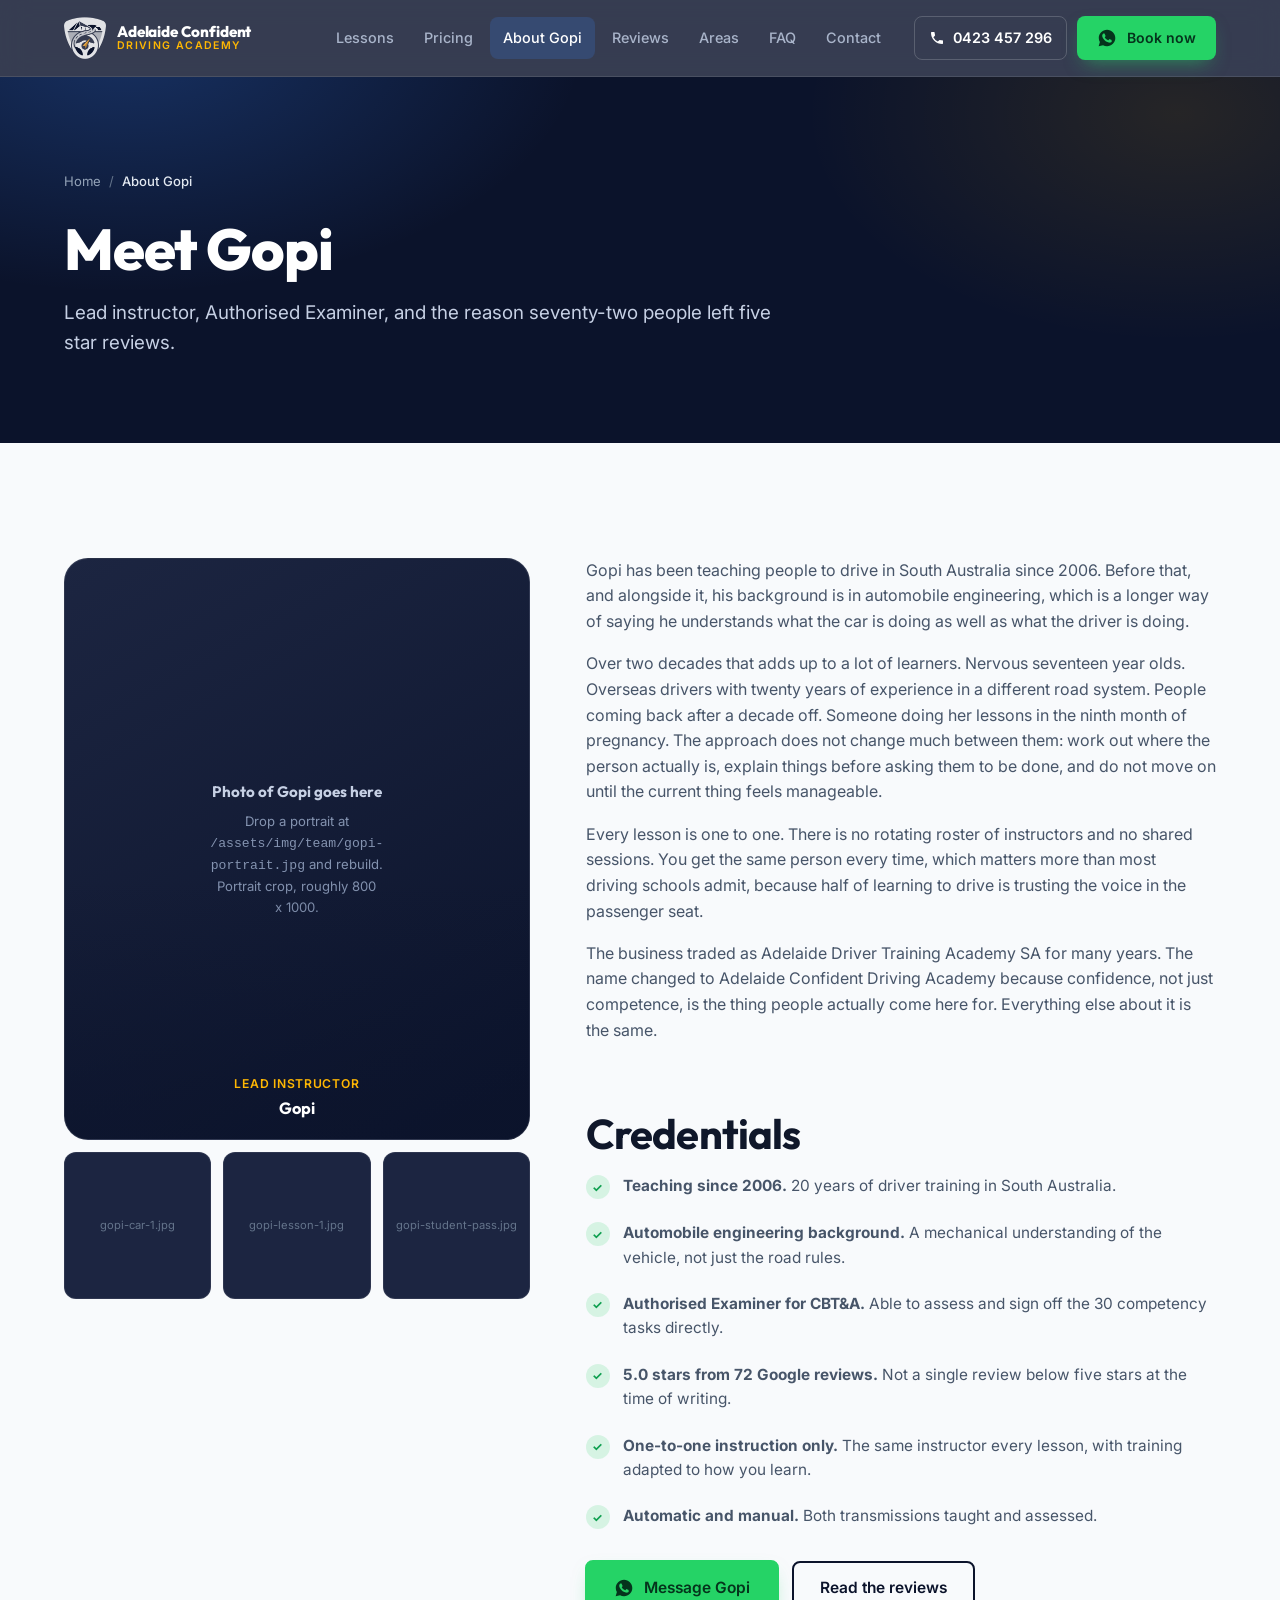
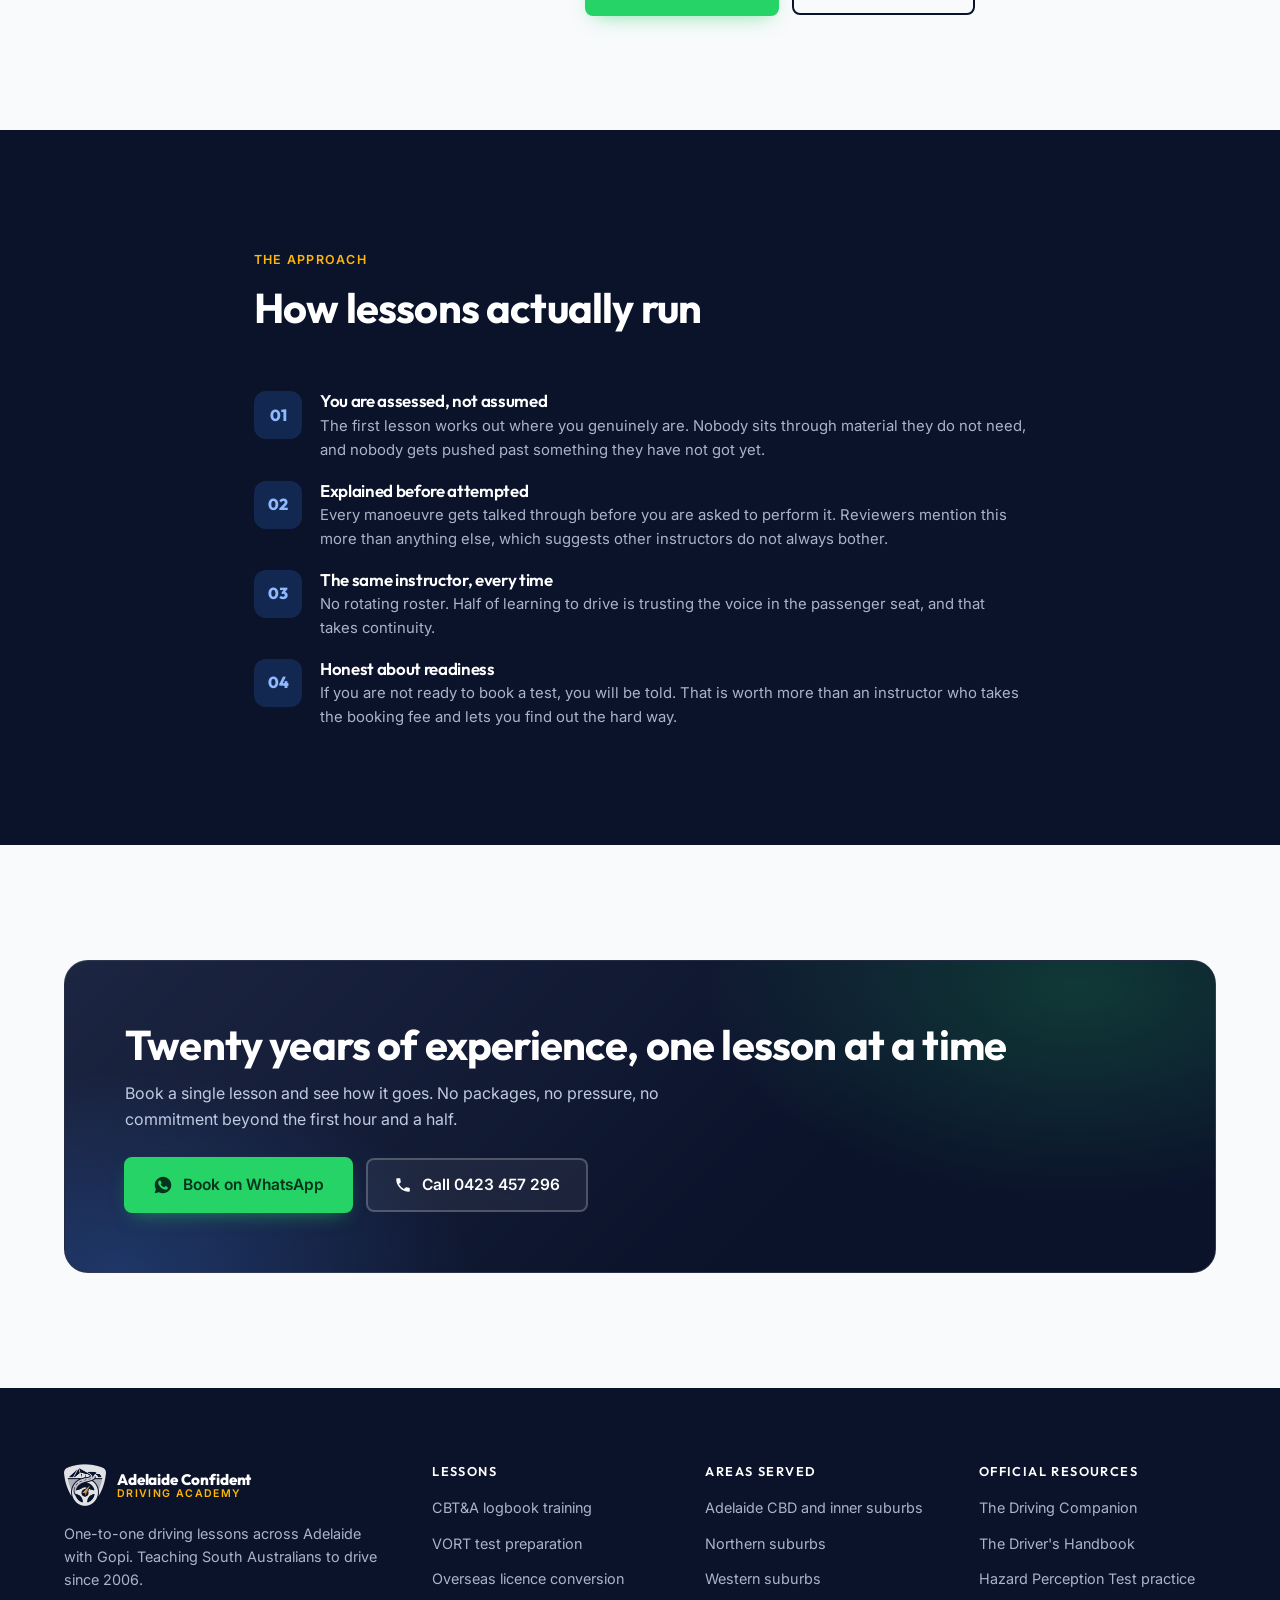
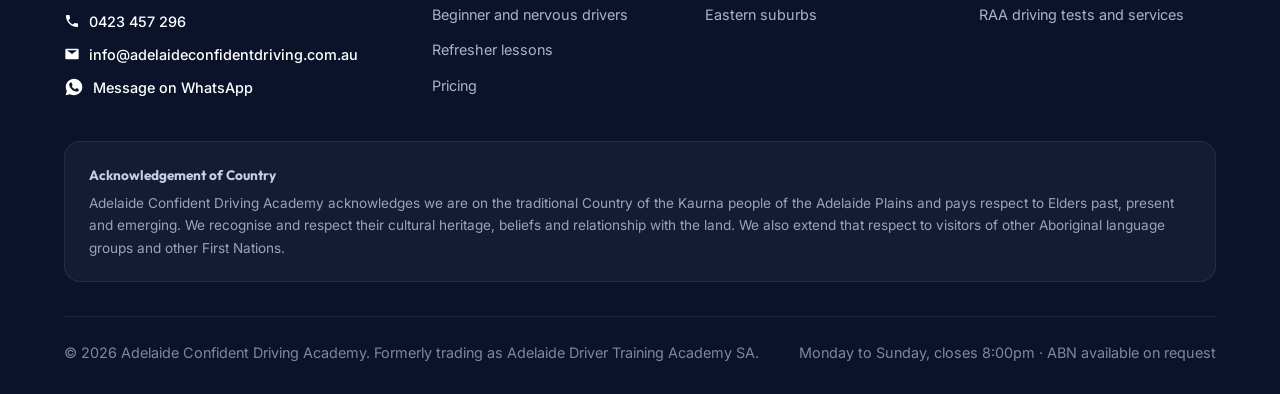
==== commit ba57b6db: "Update founding date from 1990 to 2006 in schema and content for refresher driving lessons and VORT " ====
--- a/about/index.html
+++ b/about/index.html
@@ -3,8 +3,8 @@
 <head>
 <meta charset="utf-8">
 <meta name="viewport" content="width=device-width, initial-scale=1, viewport-fit=cover">
-<title>About Gopi | Adelaide Driving Instructor Since 1990</title>
-<meta name="description" content="Gopi has taught South Australians to drive since 1990. Patient, one-to-one instruction across Adelaide. 5.0 stars from 72 Google reviews.">
+<title>About Gopi | Adelaide Driving Instructor Since 2006</title>
+<meta name="description" content="Gopi has taught South Australians to drive since 2006. Patient, one-to-one instruction across Adelaide. 5.0 stars from 72 Google reviews.">
 <link rel="canonical" href="https://adelaideconfidentdriving.com.au/about/">
 <meta name="robots" content="index, follow, max-image-preview:large, max-snippet:-1, max-video-preview:-1">
 <meta name="theme-color" content="#0B132B">
@@ -17,16 +17,16 @@
 <meta property="og:site_name" content="Adelaide Confident Driving Academy">
 <meta property="og:type" content="profile">
 <meta property="og:locale" content="en_AU">
-<meta property="og:title" content="About Gopi | Adelaide Driving Instructor Since 1990">
-<meta property="og:description" content="Gopi has taught South Australians to drive since 1990. Patient, one-to-one instruction across Adelaide. 5.0 stars from 72 Google reviews.">
+<meta property="og:title" content="About Gopi | Adelaide Driving Instructor Since 2006">
+<meta property="og:description" content="Gopi has taught South Australians to drive since 2006. Patient, one-to-one instruction across Adelaide. 5.0 stars from 72 Google reviews.">
 <meta property="og:url" content="https://adelaideconfidentdriving.com.au/about/">
 <meta property="og:image" content="https://adelaideconfidentdriving.com.au/assets/img/og-default.png">
 <meta property="og:image:width" content="1200">
 <meta property="og:image:height" content="630">
 <meta property="og:image:alt" content="Adelaide Confident Driving Academy, five star rated driving school in Adelaide">
 <meta name="twitter:card" content="summary_large_image">
-<meta name="twitter:title" content="About Gopi | Adelaide Driving Instructor Since 1990">
-<meta name="twitter:description" content="Gopi has taught South Australians to drive since 1990. Patient, one-to-one instruction across Adelaide. 5.0 stars from 72 Google reviews.">
+<meta name="twitter:title" content="About Gopi | Adelaide Driving Instructor Since 2006">
+<meta name="twitter:description" content="Gopi has taught South Australians to drive since 2006. Patient, one-to-one instruction across Adelaide. 5.0 stars from 72 Google reviews.">
 <meta name="twitter:image" content="https://adelaideconfidentdriving.com.au/assets/img/og-default.png">
 
 <link rel="icon" href="/favicon.ico" sizes="any">
@@ -41,7 +41,7 @@
 <link rel="stylesheet" href="https://fonts.googleapis.com/css2?family=Outfit:wght@600;700;800&family=Inter:wght@400;500;600&display=swap">
 <link rel="stylesheet" href="/assets/css/site.css">
 <script src="/assets/js/site.js" defer></script>
-<script type="application/ld+json">{"@context":"https://schema.org","@graph":[{"@type":["DrivingSchool","LocalBusiness"],"@id":"https://adelaideconfidentdriving.com.au/#business","name":"Adelaide Confident Driving Academy","alternateName":["Adelaide Confident Driving","Adelaide Driver Training Academy SA","ACDA"],"description":"One-to-one driving school serving Adelaide and South Australia. CBT&A logbook training, VORT test preparation, overseas licence conversion and lessons for nervous beginners.","url":"https://adelaideconfidentdriving.com.au/","telephone":"+61423457296","email":"info@adelaideconfidentdriving.com.au","foundingDate":"1990","image":"https://adelaideconfidentdriving.com.au/assets/img/og-default.png","logo":{"@type":"ImageObject","url":"https://adelaideconfidentdriving.com.au/assets/img/icon-512.png","width":512,"height":512},"priceRange":"$$","currenciesAccepted":"AUD","address":{"@type":"PostalAddress","addressLocality":"Adelaide","addressRegion":"SA","addressCountry":"AU"},"geo":{"@type":"GeoCoordinates","latitude":"-34.9285","longitude":"138.6007"},"areaServed":[{"@type":"City","name":"Adelaide"},{"@type":"Place","name":"Adelaide CBD"},{"@type":"Place","name":"North Adelaide"},{"@type":"Place","name":"Norwood"},{"@type":"Place","name":"Unley"},{"@type":"Place","name":"Prospect"},{"@type":"Place","name":"Parkside"},{"@type":"Place","name":"Hindmarsh"},{"@type":"Place","name":"Thebarton"},{"@type":"Place","name":"Kent Town"},{"@type":"Place","name":"Goodwood"},{"@type":"Place","name":"Salisbury"},{"@type":"Place","name":"Elizabeth"},{"@type":"Place","name":"Mawson Lakes"},{"@type":"Place","name":"Para Hills"},{"@type":"Place","name":"Gepps Cross"},{"@type":"Place","name":"Pooraka"},{"@type":"Place","name":"Ingle Farm"},{"@type":"Place","name":"Modbury"},{"@type":"Place","name":"Golden Grove"},{"@type":"Place","name":"Munno Para"},{"@type":"Place","name":"Port Adelaide"},{"@type":"Place","name":"Woodville"},{"@type":"Place","name":"Henley Beach"},{"@type":"Place","name":"Findon"},{"@type":"Place","name":"Seaton"},{"@type":"Place","name":"West Lakes"},{"@type":"Place","name":"Fulham"},{"@type":"Place","name":"Grange"},{"@type":"Place","name":"Semaphore"},{"@type":"Place","name":"Royal Park"},{"@type":"Place","name":"Campbelltown"},{"@type":"Place","name":"Tea Tree Gully"},{"@type":"Place","name":"Magill"},{"@type":"Place","name":"Athelstone"},{"@type":"Place","name":"Paradise"},{"@type":"Place","name":"Newton"},{"@type":"Place","name":"Rostrevor"},{"@type":"Place","name":"Burnside"},{"@type":"Place","name":"Glen Osmond"},{"@type":"Place","name":"Hectorville"}],"serviceArea":{"@type":"GeoCircle","geoMidpoint":{"@type":"GeoCoordinates","latitude":"-34.9285","longitude":"138.6007"},"geoRadius":"40000"},"openingHoursSpecification":[{"@type":"OpeningHoursSpecification","dayOfWeek":["Monday","Tuesday","Wednesday","Thursday","Friday","Saturday","Sunday"],"opens":"07:00","closes":"20:00"}],"aggregateRating":{"@type":"AggregateRating","ratingValue":"5.0","reviewCount":72,"bestRating":"5","worstRating":"1"},"review":[{"@type":"Review","author":{"@type":"Person","name":"Basil Eldhose"},"reviewRating":{"@type":"Rating","ratingValue":"5","bestRating":"5"},"reviewBody":"I had a great experience learning with Gopi. He is very patient, friendly, and explains everything in a simple way. His guidance helped me build confidence and pass my driving test on the first attempt."},{"@type":"Review","author":{"@type":"Person","name":"Zandy"},"reviewRating":{"@type":"Rating","ratingValue":"5","bestRating":"5"},"reviewBody":"Absolutely the best instructor in Adelaide, I know this because I have had many instructors before him. He really works hard to make sure you succeed, excellent teaching ability, and a positive attitude."},{"@type":"Review","author":{"@type":"Person","name":"Mina Prajapat"},"reviewRating":{"@type":"Rating","ratingValue":"5","bestRating":"5"},"reviewBody":"I can't thank Gopi Sir enough for all the support and patience he showed during my driving lessons, especially while I was in my 9th month of pregnancy. His calm demeanor and clear guidance made it possible."},{"@type":"Review","author":{"@type":"Person","name":"Chinthika Samarakoon"},"reviewRating":{"@type":"Rating","ratingValue":"5","bestRating":"5"},"reviewBody":"I did my overseas licence conversion through CBT&A with Gopi and got the full SA driver's licence. Gopi was an excellent teacher, kind, respectful, and patient throughout the entire process."},{"@type":"Review","author":{"@type":"Person","name":"Vedant Saini"},"reviewRating":{"@type":"Rating","ratingValue":"5","bestRating":"5"},"reviewBody":"Excellent instructor! Gopi really knows his stuff. Lots of tips and tricks which got my confidence up. Passed my CBT&A with an Auditor in the car on the first try!"},{"@type":"Review","author":{"@type":"Person","name":"Xander Schofield"},"reviewRating":{"@type":"Rating","ratingValue":"5","bestRating":"5"},"reviewBody":"Gopi was incredibly helpful in getting my P's. In the session right before the exam, he helped correct mistakes quickly and efficiently."},{"@type":"Review","author":{"@type":"Person","name":"Anh Quang Le Van"},"reviewRating":{"@type":"Rating","ratingValue":"5","bestRating":"5"},"reviewBody":"Experienced, gentle, and patient enough to help me pass the full license test in just 2 training sessions. He organized early timeframes for my urgent timeline."},{"@type":"Review","author":{"@type":"Person","name":"Aishwarya Menon"},"reviewRating":{"@type":"Rating","ratingValue":"5","bestRating":"5"},"reviewBody":"I passed my driving test the first time! Gopi uncle broke down each task and ensured I understood the movement prior to attempting it on the road."}],"employee":{"@id":"https://adelaideconfidentdriving.com.au/about/#gopi"},"founder":{"@id":"https://adelaideconfidentdriving.com.au/about/#gopi"},"sameAs":["https://share.google/oz1qiCDrlBlNMlHzZ","https://www.google.com/search?kgmid=/g/11vqnhx90x","https://adelaidedrivertrainingacademysa.com.au"],"hasOfferCatalog":{"@type":"OfferCatalog","name":"Driving lessons and assessments","itemListElement":[{"@type":"Offer","itemOffered":{"@type":"Service","name":"CBT&A logbook training","url":"https://adelaideconfidentdriving.com.au/services/cbta-logbook-training/"}},{"@type":"Offer","itemOffered":{"@type":"Service","name":"VORT test preparation","url":"https://adelaideconfidentdriving.com.au/services/vort-test-preparation/"}},{"@type":"Offer","itemOffered":{"@type":"Service","name":"Overseas licence conversion","url":"https://adelaideconfidentdriving.com.au/services/overseas-licence-conversion/"}},{"@type":"Offer","itemOffered":{"@type":"Service","name":"Beginner and nervous drivers","url":"https://adelaideconfidentdriving.com.au/services/beginner-driving-lessons/"}},{"@type":"Offer","itemOffered":{"@type":"Service","name":"Refresher lessons","url":"https://adelaideconfidentdriving.com.au/services/refresher-driving-lessons/"}}]}},{"@type":"Person","@id":"https://adelaideconfidentdriving.com.au/about/#gopi","name":"Gopi","alternateName":"Gopinathan","jobTitle":"Lead driving instructor and Authorised Examiner","worksFor":{"@id":"https://adelaideconfidentdriving.com.au/#business"},"knowsAbout":["CBT&A Competency Based Training and Assessment","Vehicle On Road Test (VORT)","Overseas driver licence conversion in South Australia","Learner driver instruction","Automobile engineering"],"description":"Driving instructor in South Australia since 1990 with a background in automobile engineering. Known for calm, patient one-to-one instruction."},{"@type":"BreadcrumbList","itemListElement":[{"@type":"ListItem","position":1,"name":"Home","item":"https://adelaideconfidentdriving.com.au/"},{"@type":"ListItem","position":2,"name":"About Gopi","item":"https://adelaideconfidentdriving.com.au/about/"}]}]}</script>
+<script type="application/ld+json">{"@context":"https://schema.org","@graph":[{"@type":["DrivingSchool","LocalBusiness"],"@id":"https://adelaideconfidentdriving.com.au/#business","name":"Adelaide Confident Driving Academy","alternateName":["Adelaide Confident Driving","Adelaide Driver Training Academy SA","ACDA"],"description":"One-to-one driving school serving Adelaide and South Australia. CBT&A logbook training, VORT test preparation, overseas licence conversion and lessons for nervous beginners.","url":"https://adelaideconfidentdriving.com.au/","telephone":"+61423457296","email":"info@adelaideconfidentdriving.com.au","foundingDate":"2006","image":"https://adelaideconfidentdriving.com.au/assets/img/og-default.png","logo":{"@type":"ImageObject","url":"https://adelaideconfidentdriving.com.au/assets/img/icon-512.png","width":512,"height":512},"priceRange":"$$","currenciesAccepted":"AUD","address":{"@type":"PostalAddress","addressLocality":"Adelaide","addressRegion":"SA","addressCountry":"AU"},"geo":{"@type":"GeoCoordinates","latitude":"-34.9285","longitude":"138.6007"},"areaServed":[{"@type":"City","name":"Adelaide"},{"@type":"Place","name":"Adelaide CBD"},{"@type":"Place","name":"North Adelaide"},{"@type":"Place","name":"Norwood"},{"@type":"Place","name":"Unley"},{"@type":"Place","name":"Prospect"},{"@type":"Place","name":"Parkside"},{"@type":"Place","name":"Hindmarsh"},{"@type":"Place","name":"Thebarton"},{"@type":"Place","name":"Kent Town"},{"@type":"Place","name":"Goodwood"},{"@type":"Place","name":"Salisbury"},{"@type":"Place","name":"Elizabeth"},{"@type":"Place","name":"Mawson Lakes"},{"@type":"Place","name":"Para Hills"},{"@type":"Place","name":"Gepps Cross"},{"@type":"Place","name":"Pooraka"},{"@type":"Place","name":"Ingle Farm"},{"@type":"Place","name":"Modbury"},{"@type":"Place","name":"Golden Grove"},{"@type":"Place","name":"Munno Para"},{"@type":"Place","name":"Port Adelaide"},{"@type":"Place","name":"Woodville"},{"@type":"Place","name":"Henley Beach"},{"@type":"Place","name":"Findon"},{"@type":"Place","name":"Seaton"},{"@type":"Place","name":"West Lakes"},{"@type":"Place","name":"Fulham"},{"@type":"Place","name":"Grange"},{"@type":"Place","name":"Semaphore"},{"@type":"Place","name":"Royal Park"},{"@type":"Place","name":"Campbelltown"},{"@type":"Place","name":"Tea Tree Gully"},{"@type":"Place","name":"Magill"},{"@type":"Place","name":"Athelstone"},{"@type":"Place","name":"Paradise"},{"@type":"Place","name":"Newton"},{"@type":"Place","name":"Rostrevor"},{"@type":"Place","name":"Burnside"},{"@type":"Place","name":"Glen Osmond"},{"@type":"Place","name":"Hectorville"}],"serviceArea":{"@type":"GeoCircle","geoMidpoint":{"@type":"GeoCoordinates","latitude":"-34.9285","longitude":"138.6007"},"geoRadius":"40000"},"openingHoursSpecification":[{"@type":"OpeningHoursSpecification","dayOfWeek":["Monday","Tuesday","Wednesday","Thursday","Friday","Saturday","Sunday"],"opens":"07:00","closes":"20:00"}],"aggregateRating":{"@type":"AggregateRating","ratingValue":"5.0","reviewCount":72,"bestRating":"5","worstRating":"1"},"review":[{"@type":"Review","author":{"@type":"Person","name":"Basil Eldhose"},"reviewRating":{"@type":"Rating","ratingValue":"5","bestRating":"5"},"reviewBody":"I had a great experience learning with Gopi. He is very patient, friendly, and explains everything in a simple way. His guidance helped me build confidence and pass my driving test on the first attempt."},{"@type":"Review","author":{"@type":"Person","name":"Zandy"},"reviewRating":{"@type":"Rating","ratingValue":"5","bestRating":"5"},"reviewBody":"Absolutely the best instructor in Adelaide, I know this because I have had many instructors before him. He really works hard to make sure you succeed, excellent teaching ability, and a positive attitude."},{"@type":"Review","author":{"@type":"Person","name":"Mina Prajapat"},"reviewRating":{"@type":"Rating","ratingValue":"5","bestRating":"5"},"reviewBody":"I can't thank Gopi Sir enough for all the support and patience he showed during my driving lessons, especially while I was in my 9th month of pregnancy. His calm demeanor and clear guidance made it possible."},{"@type":"Review","author":{"@type":"Person","name":"Chinthika Samarakoon"},"reviewRating":{"@type":"Rating","ratingValue":"5","bestRating":"5"},"reviewBody":"I did my overseas licence conversion through CBT&A with Gopi and got the full SA driver's licence. Gopi was an excellent teacher, kind, respectful, and patient throughout the entire process."},{"@type":"Review","author":{"@type":"Person","name":"Vedant Saini"},"reviewRating":{"@type":"Rating","ratingValue":"5","bestRating":"5"},"reviewBody":"Excellent instructor! Gopi really knows his stuff. Lots of tips and tricks which got my confidence up. Passed my CBT&A with an Auditor in the car on the first try!"},{"@type":"Review","author":{"@type":"Person","name":"Xander Schofield"},"reviewRating":{"@type":"Rating","ratingValue":"5","bestRating":"5"},"reviewBody":"Gopi was incredibly helpful in getting my P's. In the session right before the exam, he helped correct mistakes quickly and efficiently."},{"@type":"Review","author":{"@type":"Person","name":"Anh Quang Le Van"},"reviewRating":{"@type":"Rating","ratingValue":"5","bestRating":"5"},"reviewBody":"Experienced, gentle, and patient enough to help me pass the full license test in just 2 training sessions. He organized early timeframes for my urgent timeline."},{"@type":"Review","author":{"@type":"Person","name":"Aishwarya Menon"},"reviewRating":{"@type":"Rating","ratingValue":"5","bestRating":"5"},"reviewBody":"I passed my driving test the first time! Gopi uncle broke down each task and ensured I understood the movement prior to attempting it on the road."}],"employee":{"@id":"https://adelaideconfidentdriving.com.au/about/#gopi"},"founder":{"@id":"https://adelaideconfidentdriving.com.au/about/#gopi"},"sameAs":["https://share.google/oz1qiCDrlBlNMlHzZ","https://www.google.com/search?kgmid=/g/11vqnhx90x","https://adelaidedrivertrainingacademysa.com.au"],"hasOfferCatalog":{"@type":"OfferCatalog","name":"Driving lessons and assessments","itemListElement":[{"@type":"Offer","itemOffered":{"@type":"Service","name":"CBT&A logbook training","url":"https://adelaideconfidentdriving.com.au/services/cbta-logbook-training/"}},{"@type":"Offer","itemOffered":{"@type":"Service","name":"VORT test preparation","url":"https://adelaideconfidentdriving.com.au/services/vort-test-preparation/"}},{"@type":"Offer","itemOffered":{"@type":"Service","name":"Overseas licence conversion","url":"https://adelaideconfidentdriving.com.au/services/overseas-licence-conversion/"}},{"@type":"Offer","itemOffered":{"@type":"Service","name":"Beginner and nervous drivers","url":"https://adelaideconfidentdriving.com.au/services/beginner-driving-lessons/"}},{"@type":"Offer","itemOffered":{"@type":"Service","name":"Refresher lessons","url":"https://adelaideconfidentdriving.com.au/services/refresher-driving-lessons/"}}]}},{"@type":"Person","@id":"https://adelaideconfidentdriving.com.au/about/#gopi","name":"Gopi","alternateName":"Gopinathan","jobTitle":"Lead driving instructor and Authorised Examiner","worksFor":{"@id":"https://adelaideconfidentdriving.com.au/#business"},"knowsAbout":["CBT&A Competency Based Training and Assessment","Vehicle On Road Test (VORT)","Overseas driver licence conversion in South Australia","Learner driver instruction","Automobile engineering"],"description":"Driving instructor in South Australia since 2006 with a background in automobile engineering. Known for calm, patient one-to-one instruction."},{"@type":"BreadcrumbList","itemListElement":[{"@type":"ListItem","position":1,"name":"Home","item":"https://adelaideconfidentdriving.com.au/"},{"@type":"ListItem","position":2,"name":"About Gopi","item":"https://adelaideconfidentdriving.com.au/about/"}]}]}</script>
 </head>
 <body>
 <a class="skip-link" href="#main">Skip to content</a>
@@ -89,9 +89,9 @@
   <div class="photo-strip"><div>gopi-car-1.jpg</div><div>gopi-lesson-1.jpg</div><div>gopi-student-pass.jpg</div></div>
 </div>
       <div class="prose">
-        <p>Gopi has been teaching people to drive in South Australia since 1990. Before that, and alongside it, his background is in automobile engineering, which is a longer way of saying he understands what the car is doing as well as what the driver is doing.</p><p>Over three decades that adds up to a lot of learners. Nervous seventeen year olds. Overseas drivers with twenty years of experience in a different road system. People coming back after a decade off. Someone doing her lessons in the ninth month of pregnancy. The approach does not change much between them: work out where the person actually is, explain things before asking them to be done, and do not move on until the current thing feels manageable.</p><p>Every lesson is one to one. There is no rotating roster of instructors and no shared sessions. You get the same person every time, which matters more than most driving schools admit, because half of learning to drive is trusting the voice in the passenger seat.</p><p>The business traded as Adelaide Driver Training Academy SA for many years. The name changed to Adelaide Confident Driving Academy because confidence, not just competence, is the thing people actually come here for. Everything else about it is the same.</p>
+        <p>Gopi has been teaching people to drive in South Australia since 2006. Before that, and alongside it, his background is in automobile engineering, which is a longer way of saying he understands what the car is doing as well as what the driver is doing.</p><p>Over two decades that adds up to a lot of learners. Nervous seventeen year olds. Overseas drivers with twenty years of experience in a different road system. People coming back after a decade off. Someone doing her lessons in the ninth month of pregnancy. The approach does not change much between them: work out where the person actually is, explain things before asking them to be done, and do not move on until the current thing feels manageable.</p><p>Every lesson is one to one. There is no rotating roster of instructors and no shared sessions. You get the same person every time, which matters more than most driving schools admit, because half of learning to drive is trusting the voice in the passenger seat.</p><p>The business traded as Adelaide Driver Training Academy SA for many years. The name changed to Adelaide Confident Driving Academy because confidence, not just competence, is the thing people actually come here for. Everything else about it is the same.</p>
         <h2 style="margin-top:1.6em">Credentials</h2>
-        <ul class="cred-list" style="list-style:none;padding:0"><li><span class="tick" aria-hidden="true">&#10003;</span><span><b>Teaching since 1990.</b> More than 30 years of driver training in South Australia.</span></li><li><span class="tick" aria-hidden="true">&#10003;</span><span><b>Automobile engineering background.</b> A mechanical understanding of the vehicle, not just the road rules.</span></li><li><span class="tick" aria-hidden="true">&#10003;</span><span><b>Authorised Examiner for CBT&amp;A.</b> Able to assess and sign off the 30 competency tasks directly.</span></li><li><span class="tick" aria-hidden="true">&#10003;</span><span><b>5.0 stars from 72 Google reviews.</b> Not a single review below five stars at the time of writing.</span></li><li><span class="tick" aria-hidden="true">&#10003;</span><span><b>One-to-one instruction only.</b> The same instructor every lesson, with training adapted to how you learn.</span></li><li><span class="tick" aria-hidden="true">&#10003;</span><span><b>Automatic and manual.</b> Both transmissions taught and assessed.</span></li></ul>
+        <ul class="cred-list" style="list-style:none;padding:0"><li><span class="tick" aria-hidden="true">&#10003;</span><span><b>Teaching since 2006.</b> 20 years of driver training in South Australia.</span></li><li><span class="tick" aria-hidden="true">&#10003;</span><span><b>Automobile engineering background.</b> A mechanical understanding of the vehicle, not just the road rules.</span></li><li><span class="tick" aria-hidden="true">&#10003;</span><span><b>Authorised Examiner for CBT&amp;A.</b> Able to assess and sign off the 30 competency tasks directly.</span></li><li><span class="tick" aria-hidden="true">&#10003;</span><span><b>5.0 stars from 72 Google reviews.</b> Not a single review below five stars at the time of writing.</span></li><li><span class="tick" aria-hidden="true">&#10003;</span><span><b>One-to-one instruction only.</b> The same instructor every lesson, with training adapted to how you learn.</span></li><li><span class="tick" aria-hidden="true">&#10003;</span><span><b>Automatic and manual.</b> Both transmissions taught and assessed.</span></li></ul>
         <div class="btn-row mt-32">
           <a class="btn btn--whatsapp pulse" href="https://wa.me/61423457296?text=Hi%20Gopi%2C%20I%20read%20your%20about%20page%20and%20I%27d%20like%20to%20ask%20about%20driving%20lessons." rel="noopener"><svg aria-hidden="true" width="20" height="20" viewBox="0 0 24 24" fill="currentColor"><path d="M12.04 2C6.58 2 2.13 6.45 2.13 11.91c0 1.75.46 3.45 1.32 4.95L2 22l5.25-1.38a9.87 9.87 0 0 0 4.79 1.22h.01c5.46 0 9.91-4.45 9.91-9.91S17.5 2 12.04 2Zm5.8 14.17c-.24.68-1.4 1.3-1.95 1.35-.5.05-1.13.07-1.83-.11-.42-.11-.96-.29-1.65-.59-2.9-1.25-4.8-4.17-4.94-4.36-.15-.19-1.19-1.58-1.19-3.02s.76-2.14 1.03-2.44c.27-.29.58-.37.78-.37h.56c.18 0 .42-.07.66.5.24.59.83 2.03.9 2.18.07.15.12.32.02.51-.09.19-.14.31-.28.48-.14.17-.29.37-.42.5-.14.14-.28.29-.12.57.16.29.71 1.17 1.53 1.9 1.05.94 1.94 1.23 2.22 1.37.27.14.43.12.59-.07.16-.19.68-.79.86-1.07.18-.27.36-.22.61-.13.24.09 1.55.73 1.82.86.27.14.44.2.5.32.07.11.07.65-.17 1.33Z"/></svg> Message Gopi</a>
           <a class="btn btn--outline" href="/reviews/">Read the reviews</a>
@@ -121,7 +121,7 @@
 </section>
 <section class="section"><div class="wrap">
   <div class="cta-band reveal">
-    <h2>Thirty years of experience, one lesson at a time</h2>
+    <h2>Twenty years of experience, one lesson at a time</h2>
     <p>Book a single lesson and see how it goes. No packages, no pressure, no commitment beyond the first hour and a half.</p>
     <div class="btn-row">
       <a class="btn btn--whatsapp pulse" href="https://wa.me/61423457296?text=Hi%20Gopi%2C%20I%27d%20like%20to%20book%20a%20driving%20lesson.%20Here%27s%20a%20bit%20about%20where%20I%27m%20at%3A" rel="noopener"><svg aria-hidden="true" width="20" height="20" viewBox="0 0 24 24" fill="currentColor"><path d="M12.04 2C6.58 2 2.13 6.45 2.13 11.91c0 1.75.46 3.45 1.32 4.95L2 22l5.25-1.38a9.87 9.87 0 0 0 4.79 1.22h.01c5.46 0 9.91-4.45 9.91-9.91S17.5 2 12.04 2Zm5.8 14.17c-.24.68-1.4 1.3-1.95 1.35-.5.05-1.13.07-1.83-.11-.42-.11-.96-.29-1.65-.59-2.9-1.25-4.8-4.17-4.94-4.36-.15-.19-1.19-1.58-1.19-3.02s.76-2.14 1.03-2.44c.27-.29.58-.37.78-.37h.56c.18 0 .42-.07.66.5.24.59.83 2.03.9 2.18.07.15.12.32.02.51-.09.19-.14.31-.28.48-.14.17-.29.37-.42.5-.14.14-.28.29-.12.57.16.29.71 1.17 1.53 1.9 1.05.94 1.94 1.23 2.22 1.37.27.14.43.12.59-.07.16-.19.68-.79.86-1.07.18-.27.36-.22.61-.13.24.09 1.55.73 1.82.86.27.14.44.2.5.32.07.11.07.65-.17 1.33Z"/></svg> Book on WhatsApp</a>
@@ -139,7 +139,7 @@
           <span class="brand-text"><b>Adelaide Confident</b><span>Driving Academy</span></span>
         </a>
         <p>One-to-one driving lessons across Adelaide with Gopi. Teaching South Australians
-        to drive since 1990.</p>
+        to drive since 2006.</p>
         <div class="footer-contact">
           <a href="tel:+61423457296"><svg aria-hidden="true" width="16" height="16" viewBox="0 0 24 24" fill="currentColor"><path d="M6.6 10.8a15.1 15.1 0 0 0 6.6 6.6l2.2-2.2a1 1 0 0 1 1-.25c1.1.37 2.3.57 3.6.57a1 1 0 0 1 1 1V20a1 1 0 0 1-1 1A17 17 0 0 1 3 4a1 1 0 0 1 1-1h3.5a1 1 0 0 1 1 1c0 1.25.2 2.45.57 3.57a1 1 0 0 1-.25 1l-2.22 2.23Z"/></svg> 0423 457 296</a>
           <a href="mailto:info@adelaideconfidentdriving.com.au"><svg aria-hidden="true" width="16" height="16" viewBox="0 0 24 24" fill="currentColor"><path d="M2 6a2 2 0 0 1 2-2h16a2 2 0 0 1 2 2v12a2 2 0 0 1-2 2H4a2 2 0 0 1-2-2V6Zm2.5.5L12 12l7.5-5.5H4.5Z"/></svg> info@adelaideconfidentdriving.com.au</a>
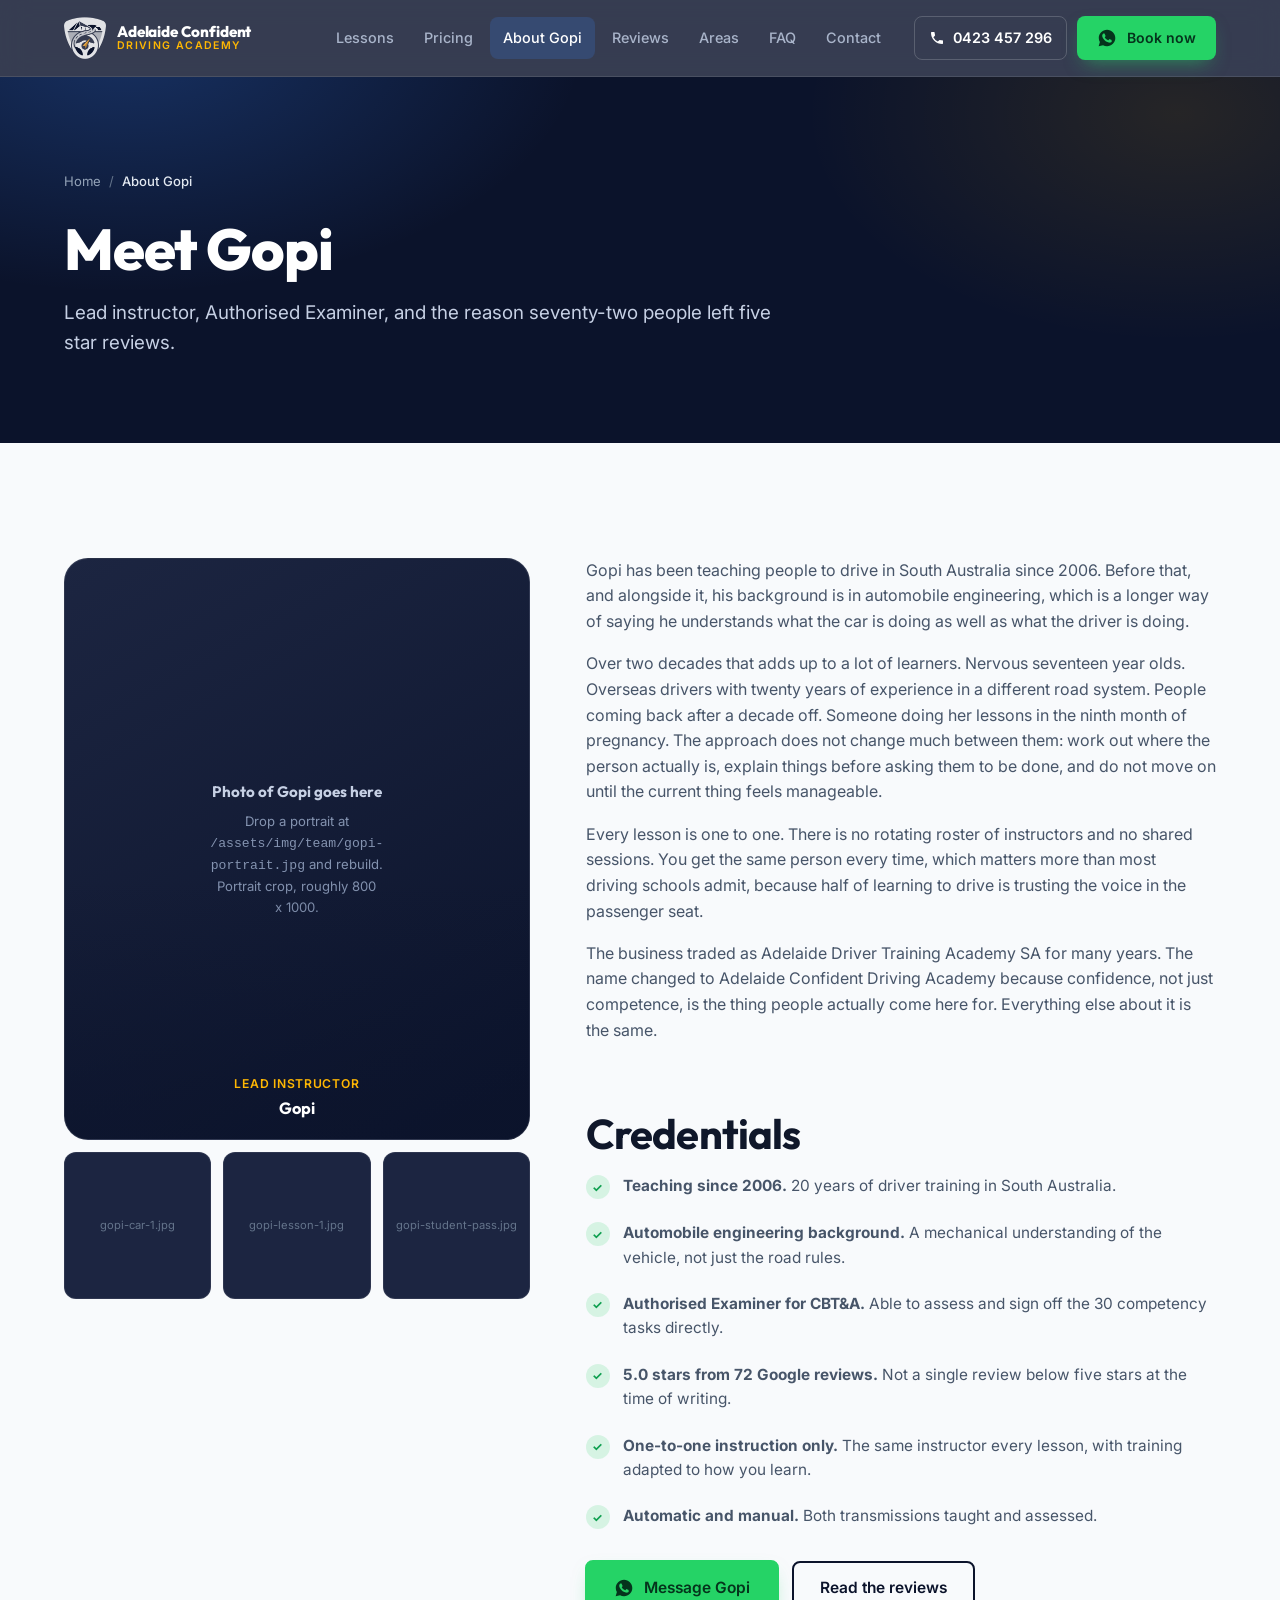
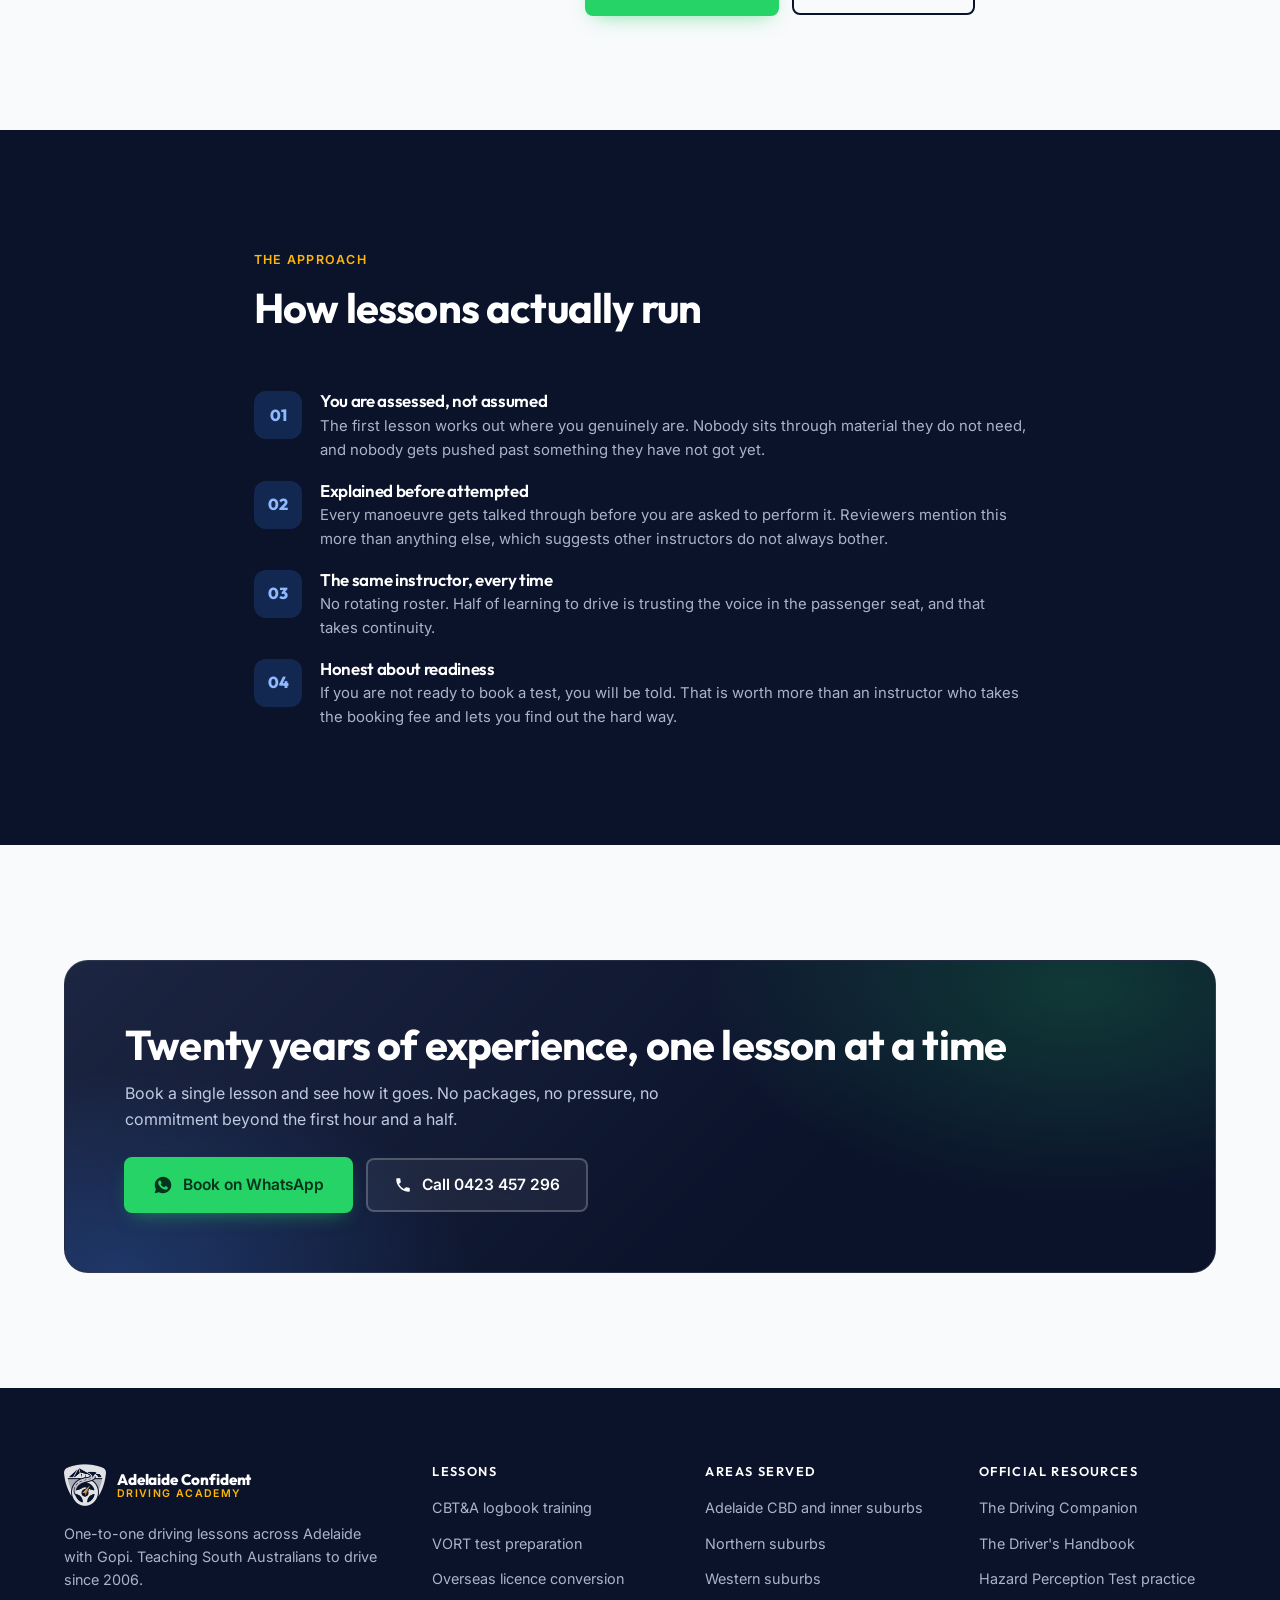
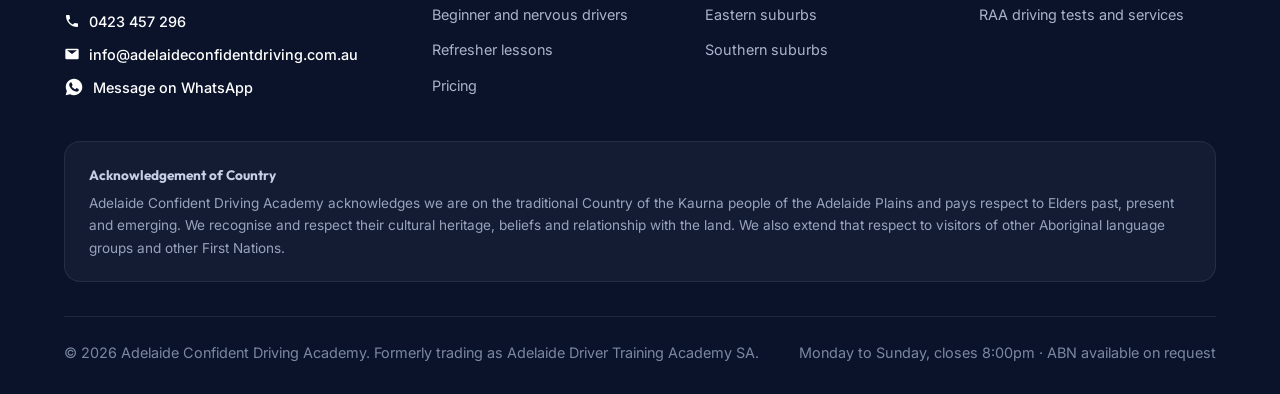
==== commit 62f1490e: "Update sitemap.xml with new lastmod dates and add .DS_Store file" ====
--- a/about/index.html
+++ b/about/index.html
@@ -41,7 +41,7 @@
 <link rel="stylesheet" href="https://fonts.googleapis.com/css2?family=Outfit:wght@600;700;800&family=Inter:wght@400;500;600&display=swap">
 <link rel="stylesheet" href="/assets/css/site.css">
 <script src="/assets/js/site.js" defer></script>
-<script type="application/ld+json">{"@context":"https://schema.org","@graph":[{"@type":["DrivingSchool","LocalBusiness"],"@id":"https://adelaideconfidentdriving.com.au/#business","name":"Adelaide Confident Driving Academy","alternateName":["Adelaide Confident Driving","Adelaide Driver Training Academy SA","ACDA"],"description":"One-to-one driving school serving Adelaide and South Australia. CBT&A logbook training, VORT test preparation, overseas licence conversion and lessons for nervous beginners.","url":"https://adelaideconfidentdriving.com.au/","telephone":"+61423457296","email":"info@adelaideconfidentdriving.com.au","foundingDate":"2006","image":"https://adelaideconfidentdriving.com.au/assets/img/og-default.png","logo":{"@type":"ImageObject","url":"https://adelaideconfidentdriving.com.au/assets/img/icon-512.png","width":512,"height":512},"priceRange":"$$","currenciesAccepted":"AUD","address":{"@type":"PostalAddress","addressLocality":"Adelaide","addressRegion":"SA","addressCountry":"AU"},"geo":{"@type":"GeoCoordinates","latitude":"-34.9285","longitude":"138.6007"},"areaServed":[{"@type":"City","name":"Adelaide"},{"@type":"Place","name":"Adelaide CBD"},{"@type":"Place","name":"North Adelaide"},{"@type":"Place","name":"Norwood"},{"@type":"Place","name":"Unley"},{"@type":"Place","name":"Prospect"},{"@type":"Place","name":"Parkside"},{"@type":"Place","name":"Hindmarsh"},{"@type":"Place","name":"Thebarton"},{"@type":"Place","name":"Kent Town"},{"@type":"Place","name":"Goodwood"},{"@type":"Place","name":"Salisbury"},{"@type":"Place","name":"Elizabeth"},{"@type":"Place","name":"Mawson Lakes"},{"@type":"Place","name":"Para Hills"},{"@type":"Place","name":"Gepps Cross"},{"@type":"Place","name":"Pooraka"},{"@type":"Place","name":"Ingle Farm"},{"@type":"Place","name":"Modbury"},{"@type":"Place","name":"Golden Grove"},{"@type":"Place","name":"Munno Para"},{"@type":"Place","name":"Port Adelaide"},{"@type":"Place","name":"Woodville"},{"@type":"Place","name":"Henley Beach"},{"@type":"Place","name":"Findon"},{"@type":"Place","name":"Seaton"},{"@type":"Place","name":"West Lakes"},{"@type":"Place","name":"Fulham"},{"@type":"Place","name":"Grange"},{"@type":"Place","name":"Semaphore"},{"@type":"Place","name":"Royal Park"},{"@type":"Place","name":"Campbelltown"},{"@type":"Place","name":"Tea Tree Gully"},{"@type":"Place","name":"Magill"},{"@type":"Place","name":"Athelstone"},{"@type":"Place","name":"Paradise"},{"@type":"Place","name":"Newton"},{"@type":"Place","name":"Rostrevor"},{"@type":"Place","name":"Burnside"},{"@type":"Place","name":"Glen Osmond"},{"@type":"Place","name":"Hectorville"}],"serviceArea":{"@type":"GeoCircle","geoMidpoint":{"@type":"GeoCoordinates","latitude":"-34.9285","longitude":"138.6007"},"geoRadius":"40000"},"openingHoursSpecification":[{"@type":"OpeningHoursSpecification","dayOfWeek":["Monday","Tuesday","Wednesday","Thursday","Friday","Saturday","Sunday"],"opens":"07:00","closes":"20:00"}],"aggregateRating":{"@type":"AggregateRating","ratingValue":"5.0","reviewCount":72,"bestRating":"5","worstRating":"1"},"review":[{"@type":"Review","author":{"@type":"Person","name":"Basil Eldhose"},"reviewRating":{"@type":"Rating","ratingValue":"5","bestRating":"5"},"reviewBody":"I had a great experience learning with Gopi. He is very patient, friendly, and explains everything in a simple way. His guidance helped me build confidence and pass my driving test on the first attempt."},{"@type":"Review","author":{"@type":"Person","name":"Zandy"},"reviewRating":{"@type":"Rating","ratingValue":"5","bestRating":"5"},"reviewBody":"Absolutely the best instructor in Adelaide, I know this because I have had many instructors before him. He really works hard to make sure you succeed, excellent teaching ability, and a positive attitude."},{"@type":"Review","author":{"@type":"Person","name":"Mina Prajapat"},"reviewRating":{"@type":"Rating","ratingValue":"5","bestRating":"5"},"reviewBody":"I can't thank Gopi Sir enough for all the support and patience he showed during my driving lessons, especially while I was in my 9th month of pregnancy. His calm demeanor and clear guidance made it possible."},{"@type":"Review","author":{"@type":"Person","name":"Chinthika Samarakoon"},"reviewRating":{"@type":"Rating","ratingValue":"5","bestRating":"5"},"reviewBody":"I did my overseas licence conversion through CBT&A with Gopi and got the full SA driver's licence. Gopi was an excellent teacher, kind, respectful, and patient throughout the entire process."},{"@type":"Review","author":{"@type":"Person","name":"Vedant Saini"},"reviewRating":{"@type":"Rating","ratingValue":"5","bestRating":"5"},"reviewBody":"Excellent instructor! Gopi really knows his stuff. Lots of tips and tricks which got my confidence up. Passed my CBT&A with an Auditor in the car on the first try!"},{"@type":"Review","author":{"@type":"Person","name":"Xander Schofield"},"reviewRating":{"@type":"Rating","ratingValue":"5","bestRating":"5"},"reviewBody":"Gopi was incredibly helpful in getting my P's. In the session right before the exam, he helped correct mistakes quickly and efficiently."},{"@type":"Review","author":{"@type":"Person","name":"Anh Quang Le Van"},"reviewRating":{"@type":"Rating","ratingValue":"5","bestRating":"5"},"reviewBody":"Experienced, gentle, and patient enough to help me pass the full license test in just 2 training sessions. He organized early timeframes for my urgent timeline."},{"@type":"Review","author":{"@type":"Person","name":"Aishwarya Menon"},"reviewRating":{"@type":"Rating","ratingValue":"5","bestRating":"5"},"reviewBody":"I passed my driving test the first time! Gopi uncle broke down each task and ensured I understood the movement prior to attempting it on the road."}],"employee":{"@id":"https://adelaideconfidentdriving.com.au/about/#gopi"},"founder":{"@id":"https://adelaideconfidentdriving.com.au/about/#gopi"},"sameAs":["https://share.google/oz1qiCDrlBlNMlHzZ","https://www.google.com/search?kgmid=/g/11vqnhx90x","https://adelaidedrivertrainingacademysa.com.au"],"hasOfferCatalog":{"@type":"OfferCatalog","name":"Driving lessons and assessments","itemListElement":[{"@type":"Offer","itemOffered":{"@type":"Service","name":"CBT&A logbook training","url":"https://adelaideconfidentdriving.com.au/services/cbta-logbook-training/"}},{"@type":"Offer","itemOffered":{"@type":"Service","name":"VORT test preparation","url":"https://adelaideconfidentdriving.com.au/services/vort-test-preparation/"}},{"@type":"Offer","itemOffered":{"@type":"Service","name":"Overseas licence conversion","url":"https://adelaideconfidentdriving.com.au/services/overseas-licence-conversion/"}},{"@type":"Offer","itemOffered":{"@type":"Service","name":"Beginner and nervous drivers","url":"https://adelaideconfidentdriving.com.au/services/beginner-driving-lessons/"}},{"@type":"Offer","itemOffered":{"@type":"Service","name":"Refresher lessons","url":"https://adelaideconfidentdriving.com.au/services/refresher-driving-lessons/"}}]}},{"@type":"Person","@id":"https://adelaideconfidentdriving.com.au/about/#gopi","name":"Gopi","alternateName":"Gopinathan","jobTitle":"Lead driving instructor and Authorised Examiner","worksFor":{"@id":"https://adelaideconfidentdriving.com.au/#business"},"knowsAbout":["CBT&A Competency Based Training and Assessment","Vehicle On Road Test (VORT)","Overseas driver licence conversion in South Australia","Learner driver instruction","Automobile engineering"],"description":"Driving instructor in South Australia since 2006 with a background in automobile engineering. Known for calm, patient one-to-one instruction."},{"@type":"BreadcrumbList","itemListElement":[{"@type":"ListItem","position":1,"name":"Home","item":"https://adelaideconfidentdriving.com.au/"},{"@type":"ListItem","position":2,"name":"About Gopi","item":"https://adelaideconfidentdriving.com.au/about/"}]}]}</script>
+<script type="application/ld+json">{"@context":"https://schema.org","@graph":[{"@type":["DrivingSchool","LocalBusiness"],"@id":"https://adelaideconfidentdriving.com.au/#business","name":"Adelaide Confident Driving Academy","alternateName":["Adelaide Confident Driving","Adelaide Driver Training Academy SA","ACDA"],"description":"One-to-one driving school serving Adelaide and South Australia. CBT&A logbook training, VORT test preparation, overseas licence conversion and lessons for nervous beginners.","url":"https://adelaideconfidentdriving.com.au/","telephone":"+61423457296","email":"info@adelaideconfidentdriving.com.au","foundingDate":"2006","image":"https://adelaideconfidentdriving.com.au/assets/img/og-default.png","logo":{"@type":"ImageObject","url":"https://adelaideconfidentdriving.com.au/assets/img/icon-512.png","width":512,"height":512},"priceRange":"$$","currenciesAccepted":"AUD","address":{"@type":"PostalAddress","addressLocality":"Adelaide","addressRegion":"SA","addressCountry":"AU"},"geo":{"@type":"GeoCoordinates","latitude":"-34.9285","longitude":"138.6007"},"areaServed":[{"@type":"City","name":"Adelaide"},{"@type":"Place","name":"Adelaide CBD"},{"@type":"Place","name":"North Adelaide"},{"@type":"Place","name":"Norwood"},{"@type":"Place","name":"Unley"},{"@type":"Place","name":"Prospect"},{"@type":"Place","name":"Parkside"},{"@type":"Place","name":"Hindmarsh"},{"@type":"Place","name":"Thebarton"},{"@type":"Place","name":"Kent Town"},{"@type":"Place","name":"Goodwood"},{"@type":"Place","name":"Salisbury"},{"@type":"Place","name":"Salisbury East"},{"@type":"Place","name":"Mawson Lakes"},{"@type":"Place","name":"Para Hills"},{"@type":"Place","name":"Gepps Cross"},{"@type":"Place","name":"Pooraka"},{"@type":"Place","name":"Ingle Farm"},{"@type":"Place","name":"Modbury"},{"@type":"Place","name":"Golden Grove"},{"@type":"Place","name":"Munno Para"},{"@type":"Place","name":"Port Adelaide"},{"@type":"Place","name":"Woodville"},{"@type":"Place","name":"Henley Beach"},{"@type":"Place","name":"Findon"},{"@type":"Place","name":"Seaton"},{"@type":"Place","name":"West Lakes"},{"@type":"Place","name":"Fulham"},{"@type":"Place","name":"Grange"},{"@type":"Place","name":"Semaphore"},{"@type":"Place","name":"Royal Park"},{"@type":"Place","name":"Campbelltown"},{"@type":"Place","name":"Tea Tree Gully"},{"@type":"Place","name":"Magill"},{"@type":"Place","name":"Paradise"},{"@type":"Place","name":"Newton"},{"@type":"Place","name":"Burnside"},{"@type":"Place","name":"Glen Osmond"},{"@type":"Place","name":"Hectorville"},{"@type":"Place","name":"Kensington"},{"@type":"Place","name":"Marryatville"},{"@type":"Place","name":"Marion"},{"@type":"Place","name":"Mitcham"},{"@type":"Place","name":"Brighton"},{"@type":"Place","name":"Glenelg"},{"@type":"Place","name":"Somerton Park"},{"@type":"Place","name":"Plympton"},{"@type":"Place","name":"Edwardstown"},{"@type":"Place","name":"Ascot Park"},{"@type":"Place","name":"Clovelly Park"},{"@type":"Place","name":"Daw Park"}],"serviceArea":{"@type":"GeoCircle","geoMidpoint":{"@type":"GeoCoordinates","latitude":"-34.9285","longitude":"138.6007"},"geoRadius":"40000"},"openingHoursSpecification":[{"@type":"OpeningHoursSpecification","dayOfWeek":["Monday","Tuesday","Wednesday","Thursday","Friday","Saturday","Sunday"],"opens":"07:00","closes":"20:00"}],"aggregateRating":{"@type":"AggregateRating","ratingValue":"5.0","reviewCount":72,"bestRating":"5","worstRating":"1"},"review":[{"@type":"Review","author":{"@type":"Person","name":"Basil Eldhose"},"reviewRating":{"@type":"Rating","ratingValue":"5","bestRating":"5"},"reviewBody":"I had a great experience learning with Gopi. He is very patient, friendly, and explains everything in a simple way. His guidance helped me build confidence and pass my driving test on the first attempt."},{"@type":"Review","author":{"@type":"Person","name":"Zandy"},"reviewRating":{"@type":"Rating","ratingValue":"5","bestRating":"5"},"reviewBody":"Absolutely the best instructor in Adelaide, I know this because I have had many instructors before him. He really works hard to make sure you succeed, excellent teaching ability, and a positive attitude."},{"@type":"Review","author":{"@type":"Person","name":"Mina Prajapat"},"reviewRating":{"@type":"Rating","ratingValue":"5","bestRating":"5"},"reviewBody":"I can't thank Gopi Sir enough for all the support and patience he showed during my driving lessons, especially while I was in my 9th month of pregnancy. His calm demeanor and clear guidance made it possible."},{"@type":"Review","author":{"@type":"Person","name":"Chinthika Samarakoon"},"reviewRating":{"@type":"Rating","ratingValue":"5","bestRating":"5"},"reviewBody":"I did my overseas licence conversion through CBT&A with Gopi and got the full SA driver's licence. Gopi was an excellent teacher, kind, respectful, and patient throughout the entire process."},{"@type":"Review","author":{"@type":"Person","name":"Vedant Saini"},"reviewRating":{"@type":"Rating","ratingValue":"5","bestRating":"5"},"reviewBody":"Excellent instructor! Gopi really knows his stuff. Lots of tips and tricks which got my confidence up. Passed my CBT&A with an Auditor in the car on the first try!"},{"@type":"Review","author":{"@type":"Person","name":"Xander Schofield"},"reviewRating":{"@type":"Rating","ratingValue":"5","bestRating":"5"},"reviewBody":"Gopi was incredibly helpful in getting my P's. In the session right before the exam, he helped correct mistakes quickly and efficiently."},{"@type":"Review","author":{"@type":"Person","name":"Anh Quang Le Van"},"reviewRating":{"@type":"Rating","ratingValue":"5","bestRating":"5"},"reviewBody":"Experienced, gentle, and patient enough to help me pass the full license test in just 2 training sessions. He organized early timeframes for my urgent timeline."},{"@type":"Review","author":{"@type":"Person","name":"Aishwarya Menon"},"reviewRating":{"@type":"Rating","ratingValue":"5","bestRating":"5"},"reviewBody":"I passed my driving test the first time! Gopi uncle broke down each task and ensured I understood the movement prior to attempting it on the road."}],"employee":{"@id":"https://adelaideconfidentdriving.com.au/about/#gopi"},"founder":{"@id":"https://adelaideconfidentdriving.com.au/about/#gopi"},"sameAs":["https://share.google/oz1qiCDrlBlNMlHzZ","https://www.google.com/search?kgmid=/g/11vqnhx90x","https://adelaidedrivertrainingacademysa.com.au"],"hasOfferCatalog":{"@type":"OfferCatalog","name":"Driving lessons and assessments","itemListElement":[{"@type":"Offer","itemOffered":{"@type":"Service","name":"CBT&A logbook training","url":"https://adelaideconfidentdriving.com.au/services/cbta-logbook-training/"}},{"@type":"Offer","itemOffered":{"@type":"Service","name":"VORT test preparation","url":"https://adelaideconfidentdriving.com.au/services/vort-test-preparation/"}},{"@type":"Offer","itemOffered":{"@type":"Service","name":"Overseas licence conversion","url":"https://adelaideconfidentdriving.com.au/services/overseas-licence-conversion/"}},{"@type":"Offer","itemOffered":{"@type":"Service","name":"Beginner and nervous drivers","url":"https://adelaideconfidentdriving.com.au/services/beginner-driving-lessons/"}},{"@type":"Offer","itemOffered":{"@type":"Service","name":"Refresher lessons","url":"https://adelaideconfidentdriving.com.au/services/refresher-driving-lessons/"}}]}},{"@type":"Person","@id":"https://adelaideconfidentdriving.com.au/about/#gopi","name":"Gopi","alternateName":"Gopinathan","jobTitle":"Lead driving instructor and Authorised Examiner","worksFor":{"@id":"https://adelaideconfidentdriving.com.au/#business"},"knowsAbout":["CBT&A Competency Based Training and Assessment","Vehicle On Road Test (VORT)","Overseas driver licence conversion in South Australia","Learner driver instruction","Automobile engineering"],"description":"Driving instructor in South Australia since 2006 with a background in automobile engineering. Known for calm, patient one-to-one instruction."},{"@type":"BreadcrumbList","itemListElement":[{"@type":"ListItem","position":1,"name":"Home","item":"https://adelaideconfidentdriving.com.au/"},{"@type":"ListItem","position":2,"name":"About Gopi","item":"https://adelaideconfidentdriving.com.au/about/"}]}]}</script>
 </head>
 <body>
 <a class="skip-link" href="#main">Skip to content</a>
@@ -152,7 +152,7 @@
       </div>
       <div>
         <h4>Areas served</h4>
-        <ul><li><a href="/service-areas/#cbd">Adelaide CBD and inner suburbs</a></li><li><a href="/service-areas/#north">Northern suburbs</a></li><li><a href="/service-areas/#west">Western suburbs</a></li><li><a href="/service-areas/#east">Eastern suburbs</a></li></ul>
+        <ul><li><a href="/service-areas/#cbd">Adelaide CBD and inner suburbs</a></li><li><a href="/service-areas/#north">Northern suburbs</a></li><li><a href="/service-areas/#west">Western suburbs</a></li><li><a href="/service-areas/#east">Eastern suburbs</a></li><li><a href="/service-areas/#south">Southern suburbs</a></li></ul>
       </div>
       <div>
         <h4>Official resources</h4>
--- a/assets/css/site.css
+++ b/assets/css/site.css
@@ -20,6 +20,14 @@
   --gold-soft:    #FFF6E0;
   --whatsapp:     #25D366;
   --whatsapp-dark:#128C7E;
+
+  /* Plate colour system: SA learner (yellow/black) and P1 (red/white) plates,
+     used to colour-code the CBT&A and VORT pathways everywhere they appear. */
+  --l-yellow:   #FFD500;   /* SA learner plate */
+  --l-ink:      #111111;
+  --p-red:      #E4002B;   /* SA P1 plate, decorative use only (no text on top) */
+  --p-red-text: #C4001F;   /* darkened for AA contrast under small white text */
+  --p-ink:      #FFFFFF;
 
   /* Surfaces */
   --ghost:        #F8FAFC;
@@ -424,6 +432,45 @@
 .card--dark .card-link { color: #8FBAFF; }
 .card-icon svg { width: 24px; height: 24px; }
 
+/* Ambient card glow. The blur radius is fixed (never animated -- only opacity
+   and transform move, so this stays on the compositor and off the paint
+   thread). isolation:isolate scopes the pseudo-element's z-index to this card
+   alone so it can sit behind the card's own background without depending on
+   ancestor stacking contexts. */
+.card-glow { position: relative; isolation: isolate; }
+.card-glow::before {
+  content: '';
+  position: absolute; inset: -10px; z-index: -1;
+  border-radius: inherit;
+  filter: blur(22px);
+  opacity: .22;
+  transform: scale(.93);
+  pointer-events: none;
+  transition: opacity .4s var(--ease), transform .4s var(--ease);
+}
+.card-glow--yellow::before { background: var(--l-yellow); }
+.card-glow--red::before    { background: var(--p-red); }
+.card-glow--cobalt::before { background: var(--cobalt); }
+
+@media (prefers-reduced-motion: no-preference) {
+  .card-glow::before {
+    animation: cardGlowPulse 4s ease-in-out infinite;
+    animation-delay: var(--glow-delay, 0s);
+  }
+}
+@keyframes cardGlowPulse {
+  0%, 100% { opacity: .2;  transform: scale(.92); }
+  50%      { opacity: .46; transform: scale(1.03); }
+}
+/* On hover the pulse stops and settles into a single intensified glow, rather
+   than continuing to breathe. Dropping the animation here lets the transition
+   declared above take over smoothly. */
+.card-glow:hover::before {
+  animation: none;
+  opacity: .62;
+  transform: scale(1.06);
+}
+
 .chip {
   display: inline-block; padding: 5px 11px; border-radius: var(--r-pill);
   font-size: .72rem; font-weight: 600; letter-spacing: .04em;
@@ -432,6 +479,13 @@
 .chip--gold { background: var(--gold-soft); color: #7A5400; }
 .chip--dark { background: var(--midnight); color: #fff; }
 .chip-row { display: flex; flex-wrap: wrap; gap: 8px; }
+
+/* Plate-colour chips for CBT&A (learner, yellow/black) and VORT (P1, red/white).
+   Black on --l-yellow is ~14.8:1. White on --p-red-text is ~6.2:1, both comfortably
+   past WCAG AA for this chip's small (.72rem) text -- do not swap in the lighter
+   --p-red here, it only clears AA at 16px+ semibold. */
+.chip--plate-yellow { background: var(--l-yellow); color: var(--l-ink); }
+.chip--plate-red    { background: var(--p-red-text); color: var(--p-ink); }
 
 /* Bento */
 .bento { display: grid; gap: 20px; grid-template-columns: repeat(12, 1fr); }
@@ -664,6 +718,14 @@
   font-size: .89rem; color: #6B4A00;
 }
 
+/* Plate-colour rule above each pricing group heading, matching the chips. */
+.pricing-group h2::before {
+  content: ''; display: block; width: 56px; height: 5px; border-radius: var(--r-pill);
+  margin-bottom: 16px;
+}
+.pricing-group--yellow h2::before { background: var(--l-yellow); }
+.pricing-group--red h2::before    { background: var(--p-red); }
+
 /* --------------------------------------------------------------------------
    12. FAQ / accordion
    -------------------------------------------------------------------------- */
@@ -764,6 +826,45 @@
 .page-hero .crumbs li::after { color: #64748B; }
 
 /* --------------------------------------------------------------------------
+   16b. Marquee (service page keyword strip)
+   Decorative reinforcement of copy that already exists in the page body --
+   see aria-hidden below. Duplicated track + translate(-50%) is the only way
+   to loop a marquee with no visible seam.
+   -------------------------------------------------------------------------- */
+.marquee {
+  position: relative;
+  overflow: hidden;
+  height: clamp(44px, 5vw, 52px);
+  display: flex; align-items: center;
+  -webkit-mask-image: linear-gradient(to right, transparent, #000 8%, #000 92%, transparent);
+          mask-image: linear-gradient(to right, transparent, #000 8%, #000 92%, transparent);
+}
+.marquee--plate-yellow { background: var(--l-yellow); color: var(--l-ink); }
+.marquee--plate-red    { background: var(--p-red-text); color: var(--p-ink); }
+.marquee--cobalt       { background: var(--cobalt-dark); color: #fff; }
+
+.marquee-track { display: flex; width: max-content; will-change: transform; }
+.marquee-set {
+  display: flex; align-items: center; flex: none;
+  padding-inline: 12px;
+  font-family: var(--font-body);
+  font-size: .84rem; font-weight: 600; letter-spacing: .02em;
+  white-space: nowrap;
+}
+.marquee-set > span { padding-inline: 2px; }
+.marquee-dot { opacity: .45; font-size: .55rem; padding-inline: 12px !important; }
+
+@media (prefers-reduced-motion: no-preference) {
+  .marquee-track { animation: marqueeScroll 38s linear infinite; }
+  .marquee:hover .marquee-track,
+  .marquee:focus-within .marquee-track { animation-play-state: paused; }
+}
+@keyframes marqueeScroll {
+  from { transform: translateX(0); }
+  to   { transform: translateX(-50%); }
+}
+
+/* --------------------------------------------------------------------------
    17. Prose
    -------------------------------------------------------------------------- */
 .prose > * + * { margin-top: 1.05em; }
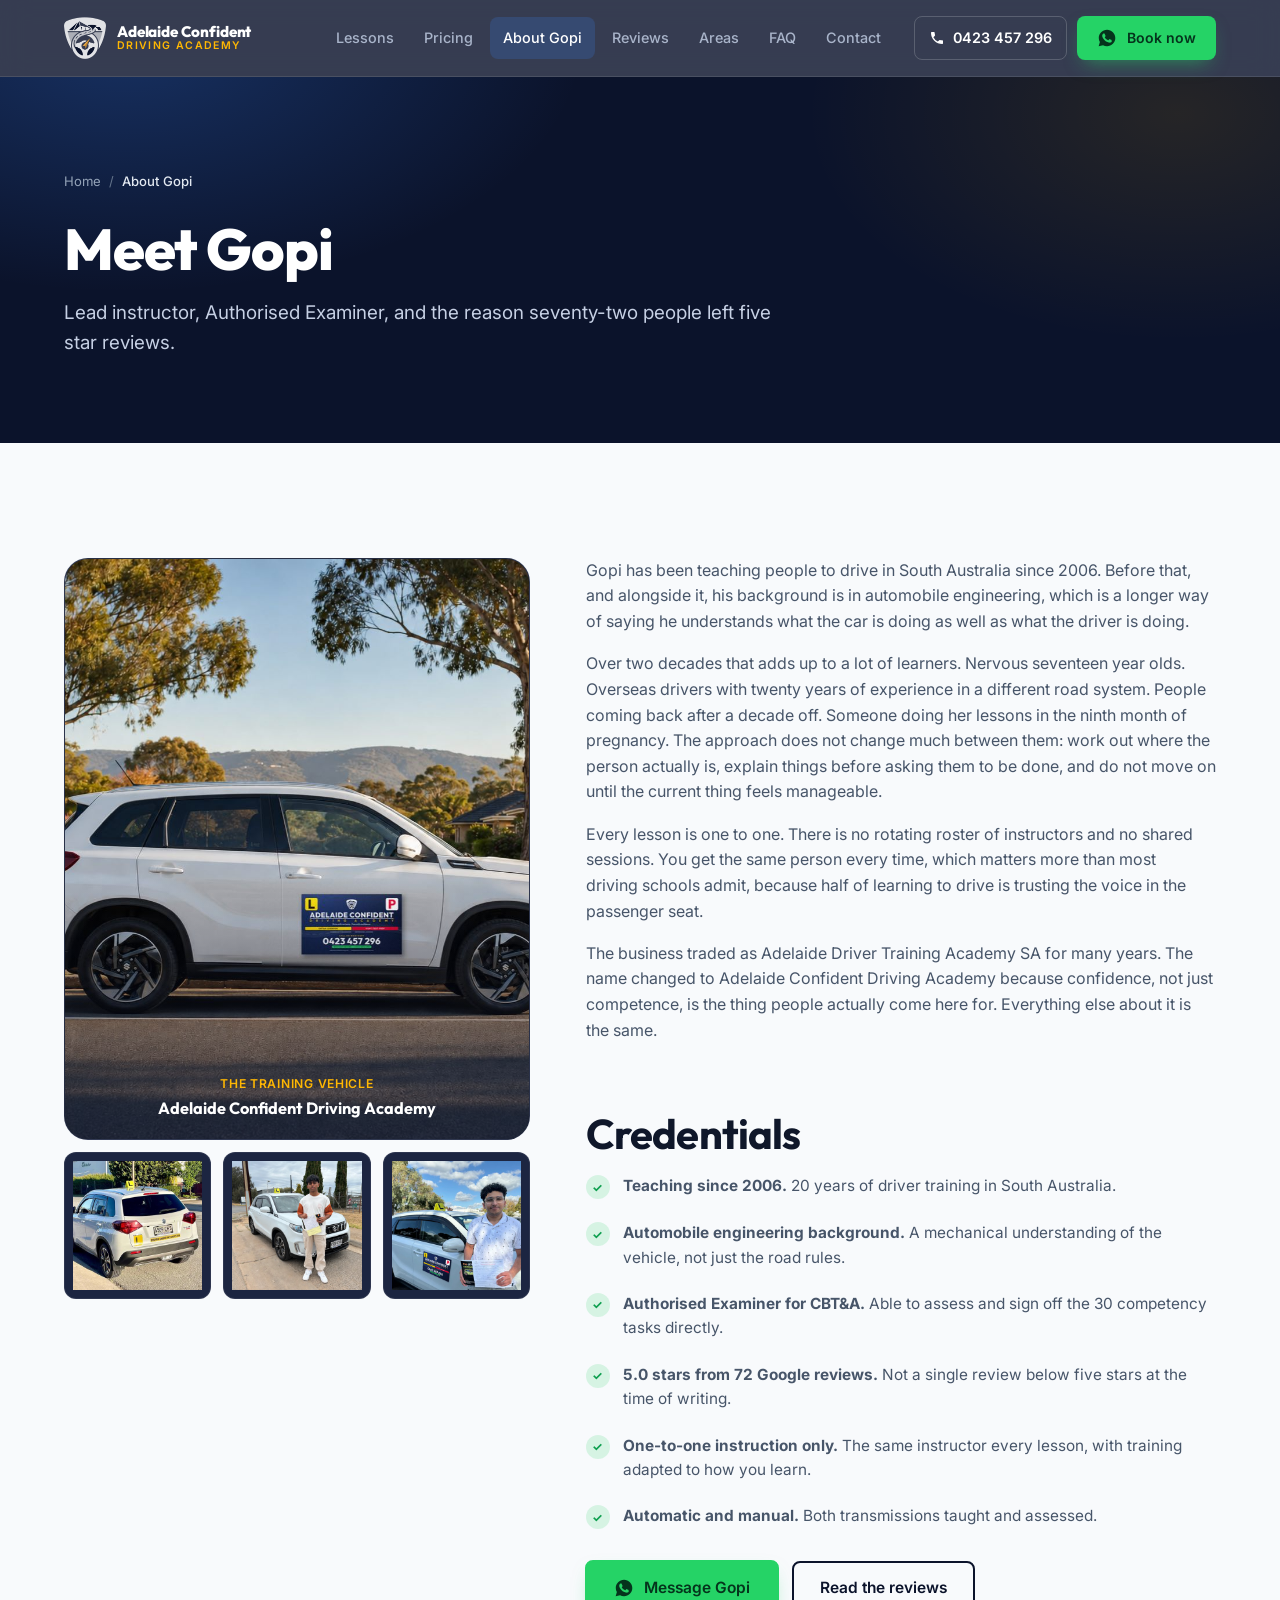
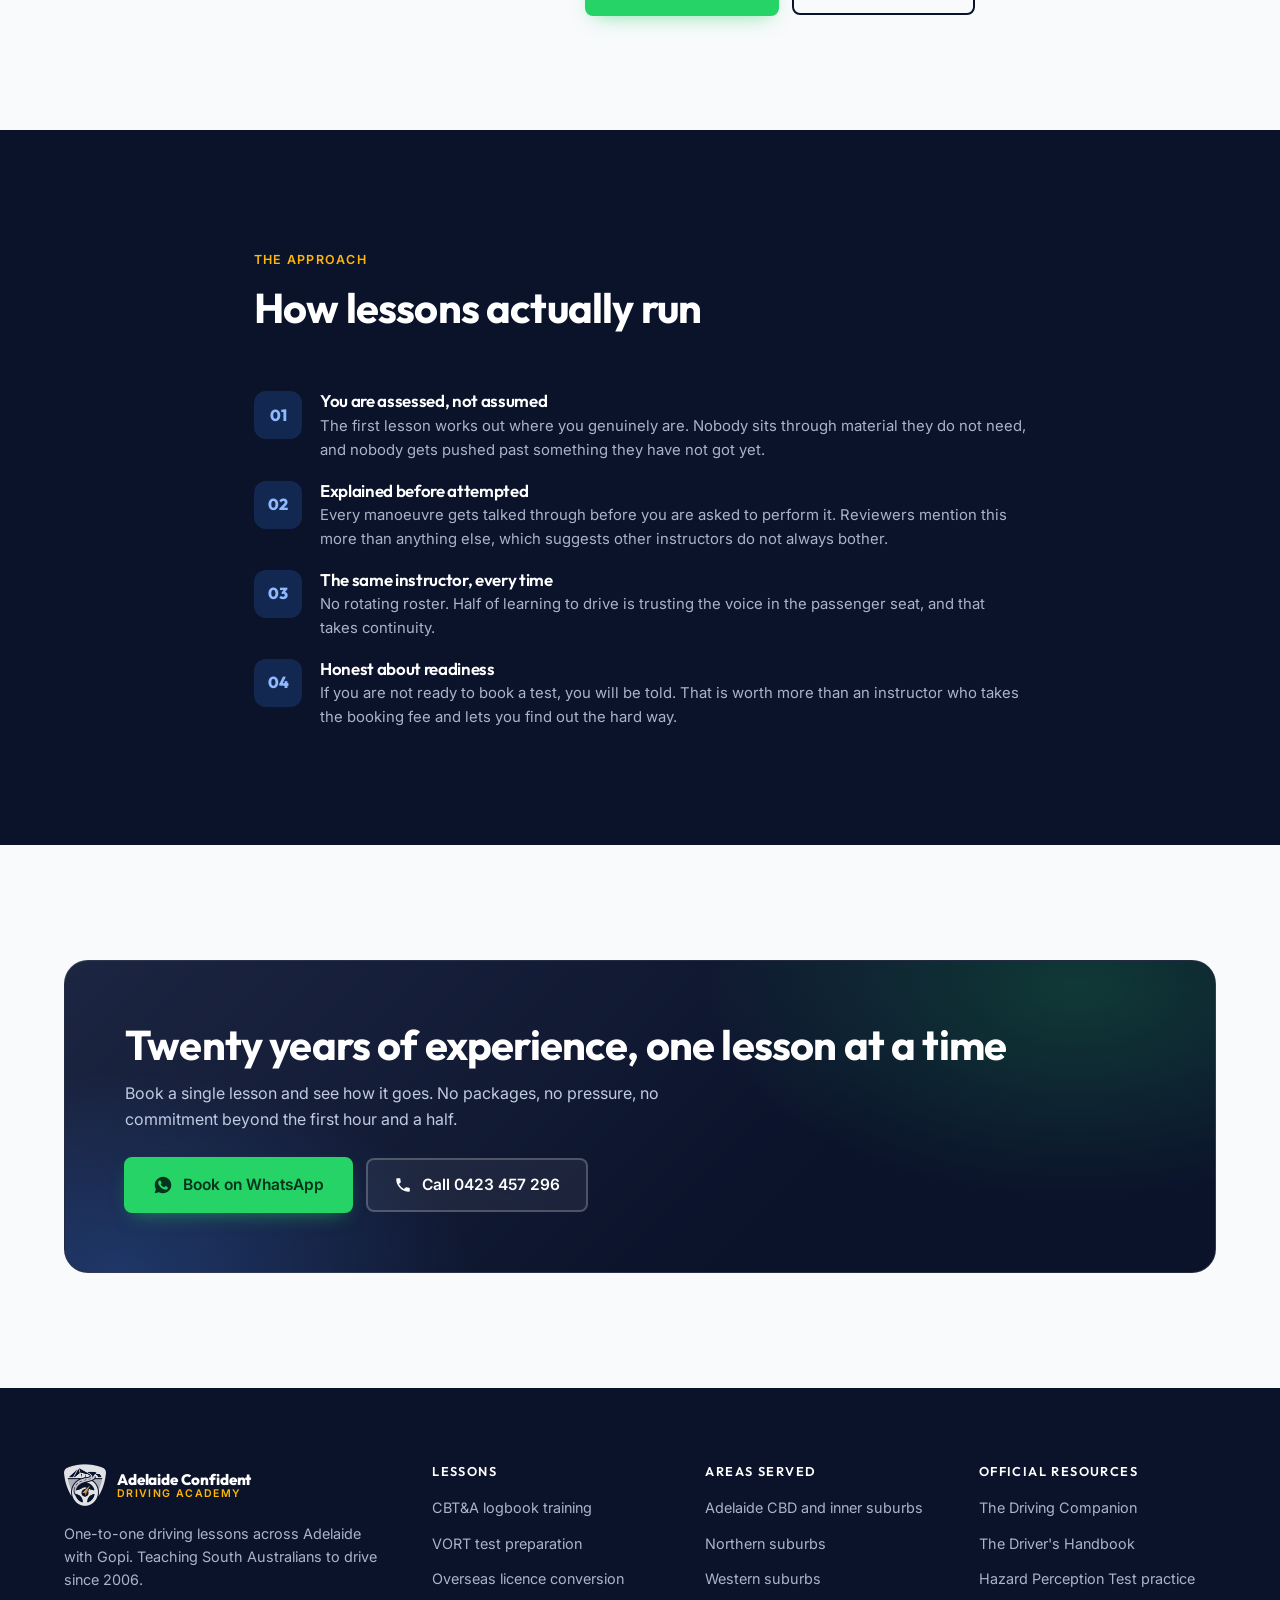
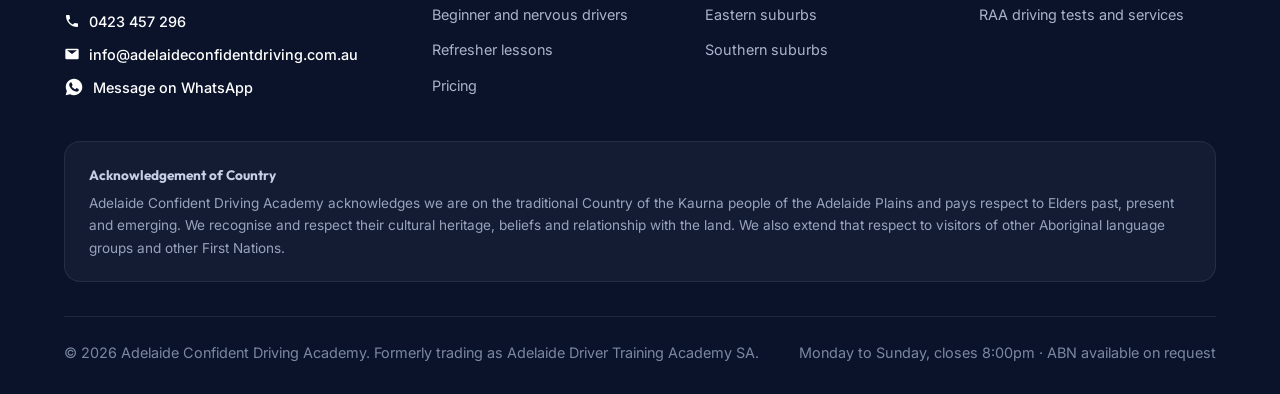
==== commit 122f5ed5: "Add real client and vehicle photos to the instructor photo section Fills the four photo slots in con" ====
--- a/about/index.html
+++ b/about/index.html
@@ -80,13 +80,13 @@
     <div class="instructor">
       <div>
   <div class="photo-frame">
-    <p class="ph-note"><b>Photo of Gopi goes here</b>Drop a portrait at <code>/assets/img/team/gopi-portrait.jpg</code> and rebuild. Portrait crop, roughly 800 x 1000.</p>
+    <img src="/assets/img/team/gopi-portrait.jpg" alt="The Adelaide Confident Driving Academy training vehicle, a liveried Suzuki Vitara" width="800" height="1000" loading="lazy">
     <div class="photo-caption">
-      <span>Lead instructor</span>
-      <b>Gopi</b>
+      <span>The training vehicle</span>
+      <b>Adelaide Confident Driving Academy</b>
     </div>
   </div>
-  <div class="photo-strip"><div>gopi-car-1.jpg</div><div>gopi-lesson-1.jpg</div><div>gopi-student-pass.jpg</div></div>
+  <div class="photo-strip"><div><img src="/assets/img/team/gopi-car-1.jpg" alt="The Adelaide Confident Driving Academy training vehicle with L plates, parked on an Adelaide street" width="400" height="400" loading="lazy"></div><div><img src="/assets/img/team/gopi-lesson-1.jpg" alt="A student with the Adelaide Confident Driving Academy training vehicle after passing his CBT&amp;A assessment" width="400" height="400" loading="lazy"></div><div><img src="/assets/img/team/gopi-student-pass.jpg" alt="A student celebrating a first attempt pass, holding his Certificate of Competency" width="400" height="400" loading="lazy"></div></div>
 </div>
       <div class="prose">
         <p>Gopi has been teaching people to drive in South Australia since 2006. Before that, and alongside it, his background is in automobile engineering, which is a longer way of saying he understands what the car is doing as well as what the driver is doing.</p><p>Over two decades that adds up to a lot of learners. Nervous seventeen year olds. Overseas drivers with twenty years of experience in a different road system. People coming back after a decade off. Someone doing her lessons in the ninth month of pregnancy. The approach does not change much between them: work out where the person actually is, explain things before asking them to be done, and do not move on until the current thing feels manageable.</p><p>Every lesson is one to one. There is no rotating roster of instructors and no shared sessions. You get the same person every time, which matters more than most driving schools admit, because half of learning to drive is trusting the voice in the passenger seat.</p><p>The business traded as Adelaide Driver Training Academy SA for many years. The name changed to Adelaide Confident Driving Academy because confidence, not just competence, is the thing people actually come here for. Everything else about it is the same.</p>
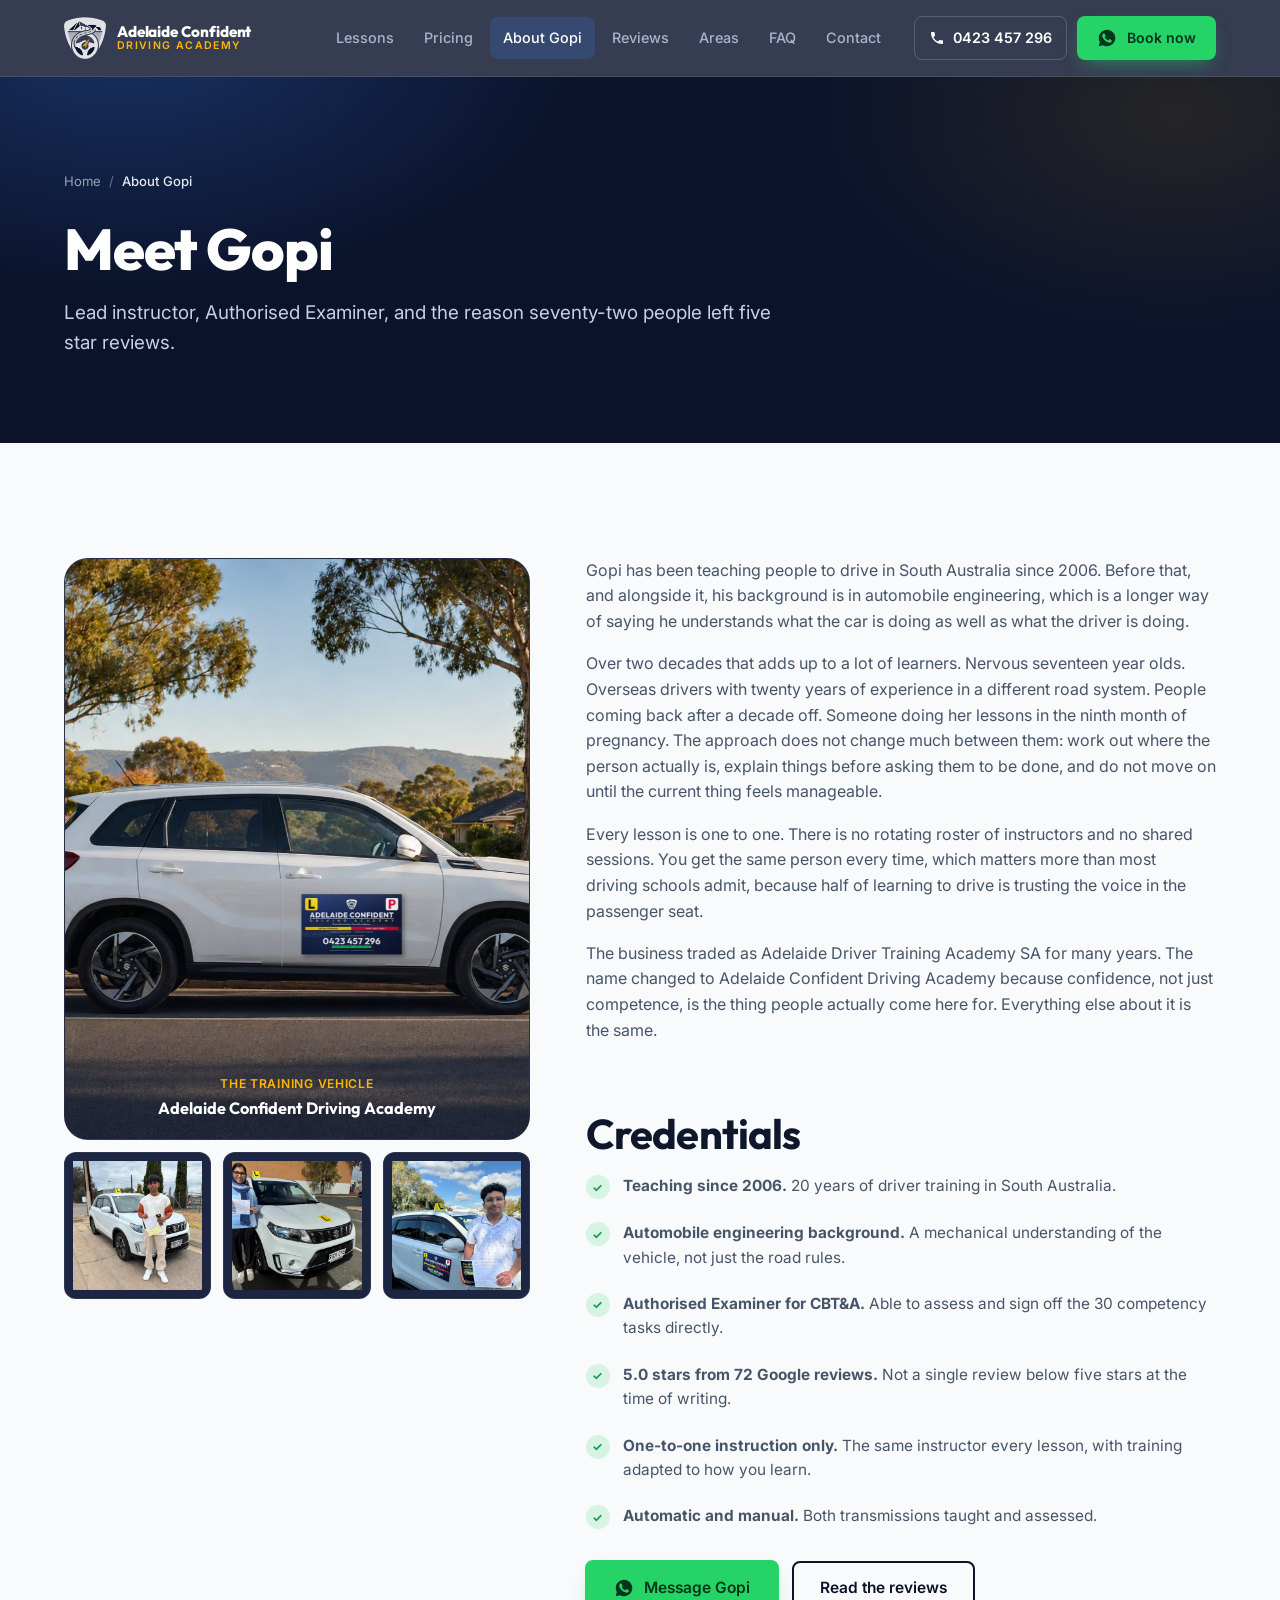
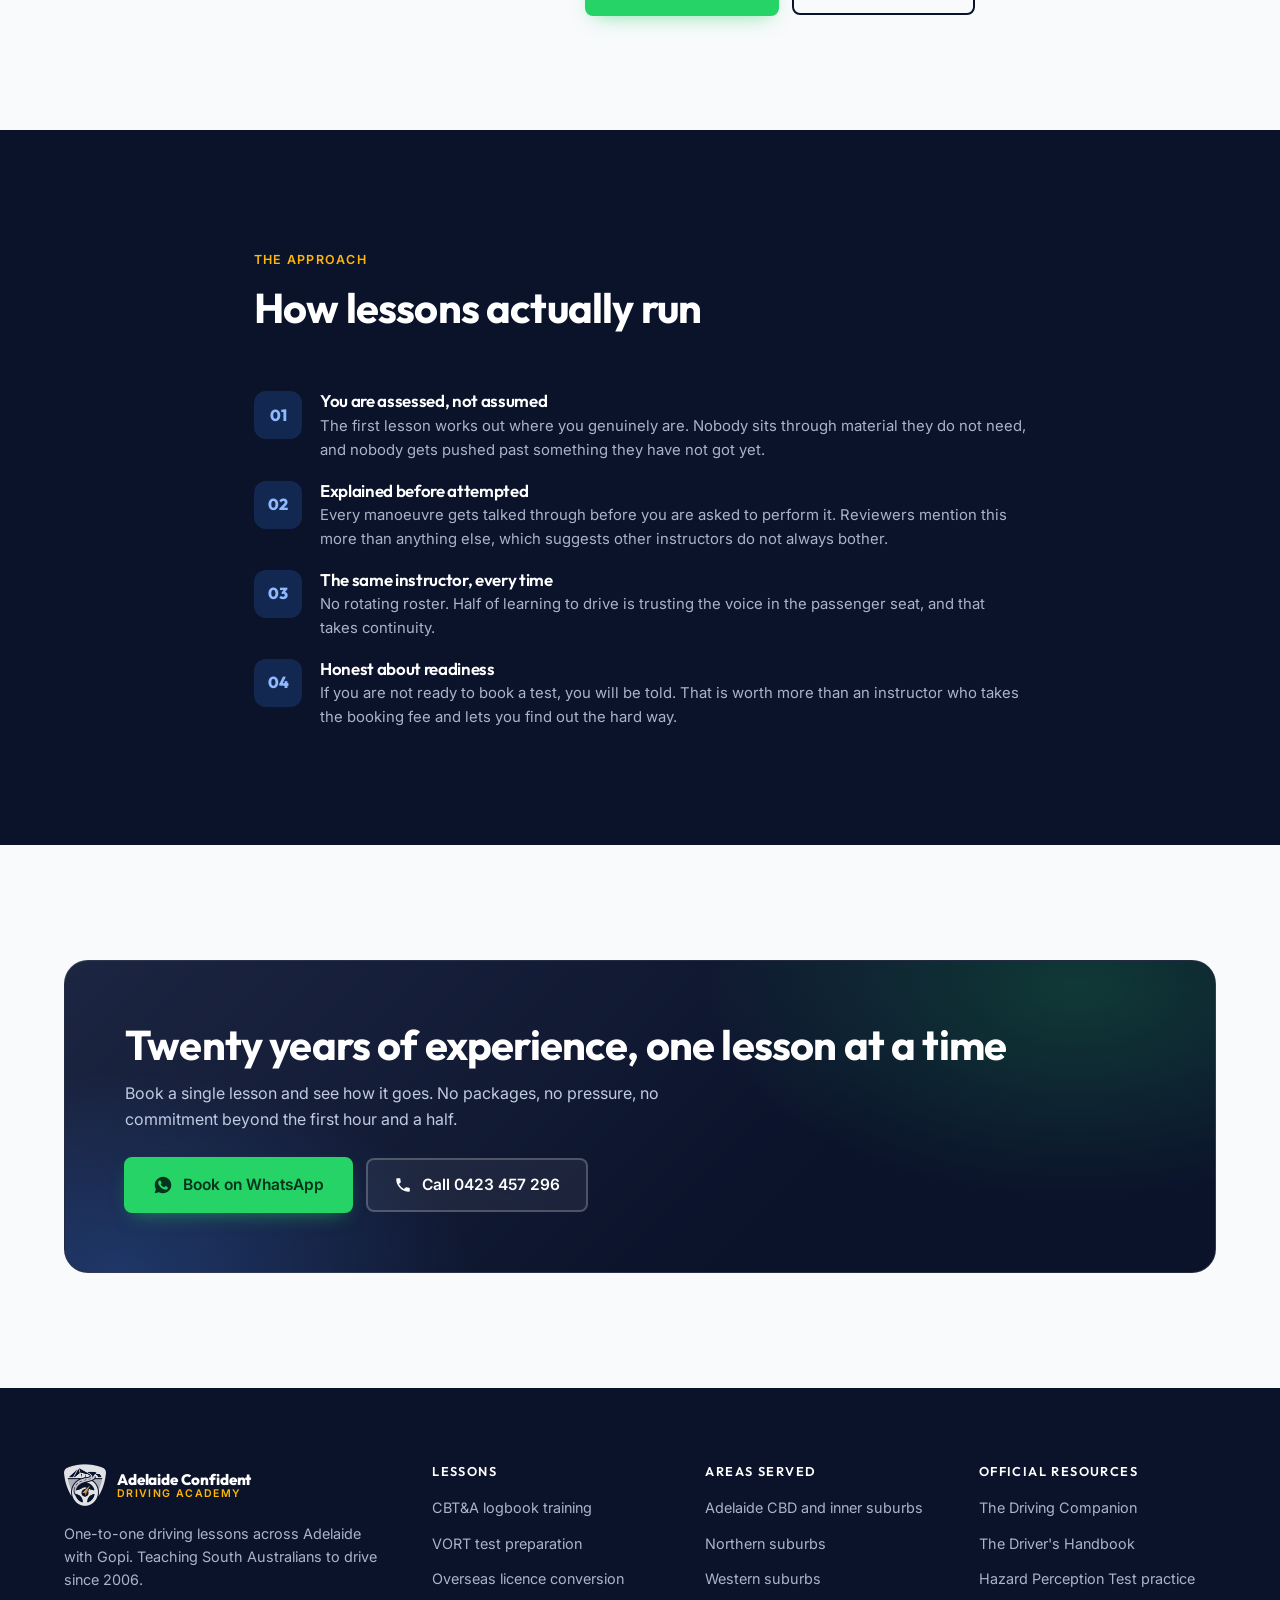
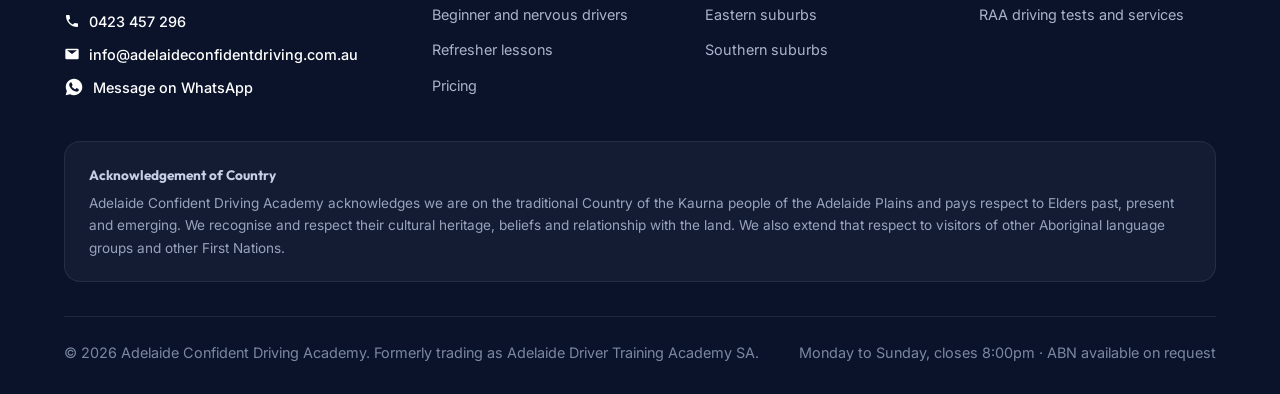
==== commit 90b63912: "Rearrange instructor photo strip: woman in the middle, flanked by both men Swaps the rear 3/4 car sh" ====
--- a/about/index.html
+++ b/about/index.html
@@ -86,7 +86,7 @@
       <b>Adelaide Confident Driving Academy</b>
     </div>
   </div>
-  <div class="photo-strip"><div><img src="/assets/img/team/gopi-car-1.jpg" alt="The Adelaide Confident Driving Academy training vehicle with L plates, parked on an Adelaide street" width="400" height="400" loading="lazy"></div><div><img src="/assets/img/team/gopi-lesson-1.jpg" alt="A student with the Adelaide Confident Driving Academy training vehicle after passing his CBT&amp;A assessment" width="400" height="400" loading="lazy"></div><div><img src="/assets/img/team/gopi-student-pass.jpg" alt="A student celebrating a first attempt pass, holding his Certificate of Competency" width="400" height="400" loading="lazy"></div></div>
+  <div class="photo-strip"><div><img src="/assets/img/team/gopi-lesson-1.jpg" alt="A student with the Adelaide Confident Driving Academy training vehicle after passing his CBT&amp;A assessment" width="400" height="400" loading="lazy"></div><div><img src="/assets/img/team/gopi-student-pass-woman.jpg" alt="A student celebrating a first attempt pass, holding her Certificate of Competency" width="400" height="400" loading="lazy"></div><div><img src="/assets/img/team/gopi-student-pass.jpg" alt="A student celebrating a first attempt pass, holding his Certificate of Competency" width="400" height="400" loading="lazy"></div></div>
 </div>
       <div class="prose">
         <p>Gopi has been teaching people to drive in South Australia since 2006. Before that, and alongside it, his background is in automobile engineering, which is a longer way of saying he understands what the car is doing as well as what the driver is doing.</p><p>Over two decades that adds up to a lot of learners. Nervous seventeen year olds. Overseas drivers with twenty years of experience in a different road system. People coming back after a decade off. Someone doing her lessons in the ninth month of pregnancy. The approach does not change much between them: work out where the person actually is, explain things before asking them to be done, and do not move on until the current thing feels manageable.</p><p>Every lesson is one to one. There is no rotating roster of instructors and no shared sessions. You get the same person every time, which matters more than most driving schools admit, because half of learning to drive is trusting the voice in the passenger seat.</p><p>The business traded as Adelaide Driver Training Academy SA for many years. The name changed to Adelaide Confident Driving Academy because confidence, not just competence, is the thing people actually come here for. Everything else about it is the same.</p>
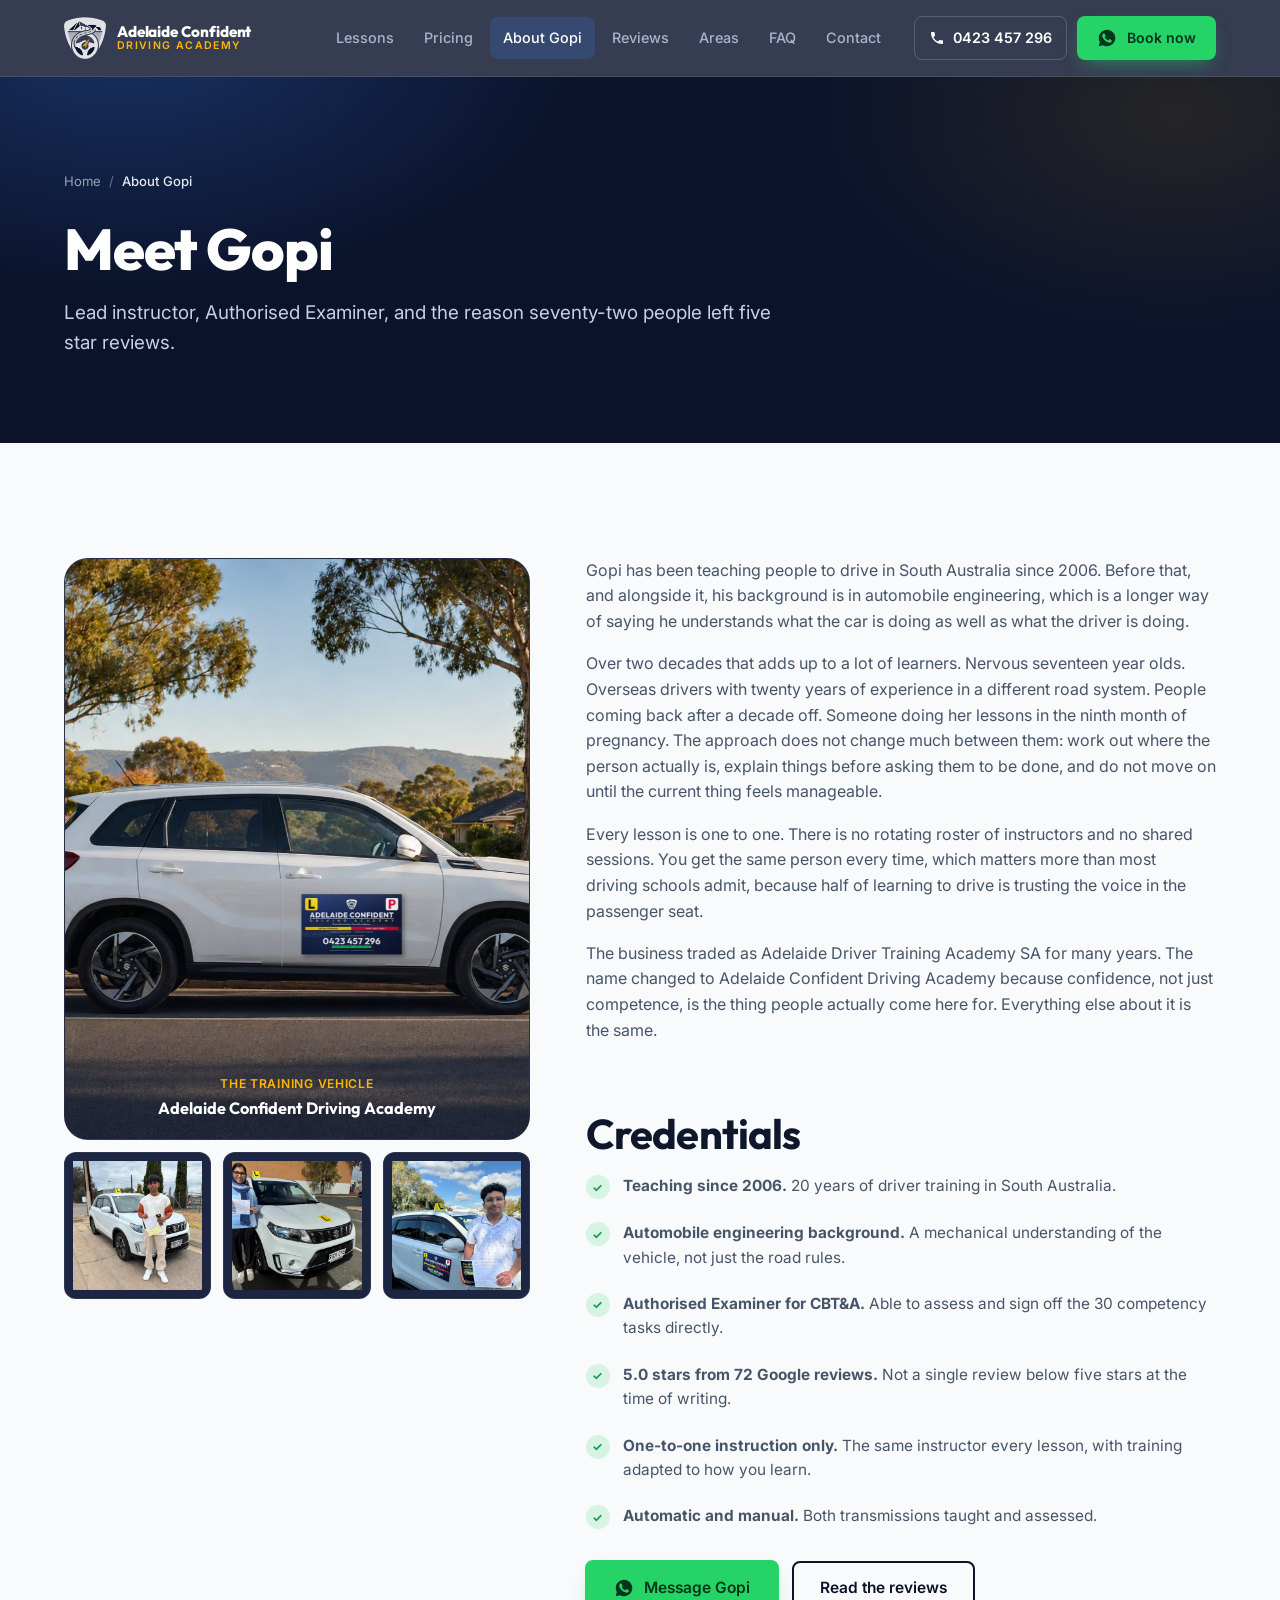
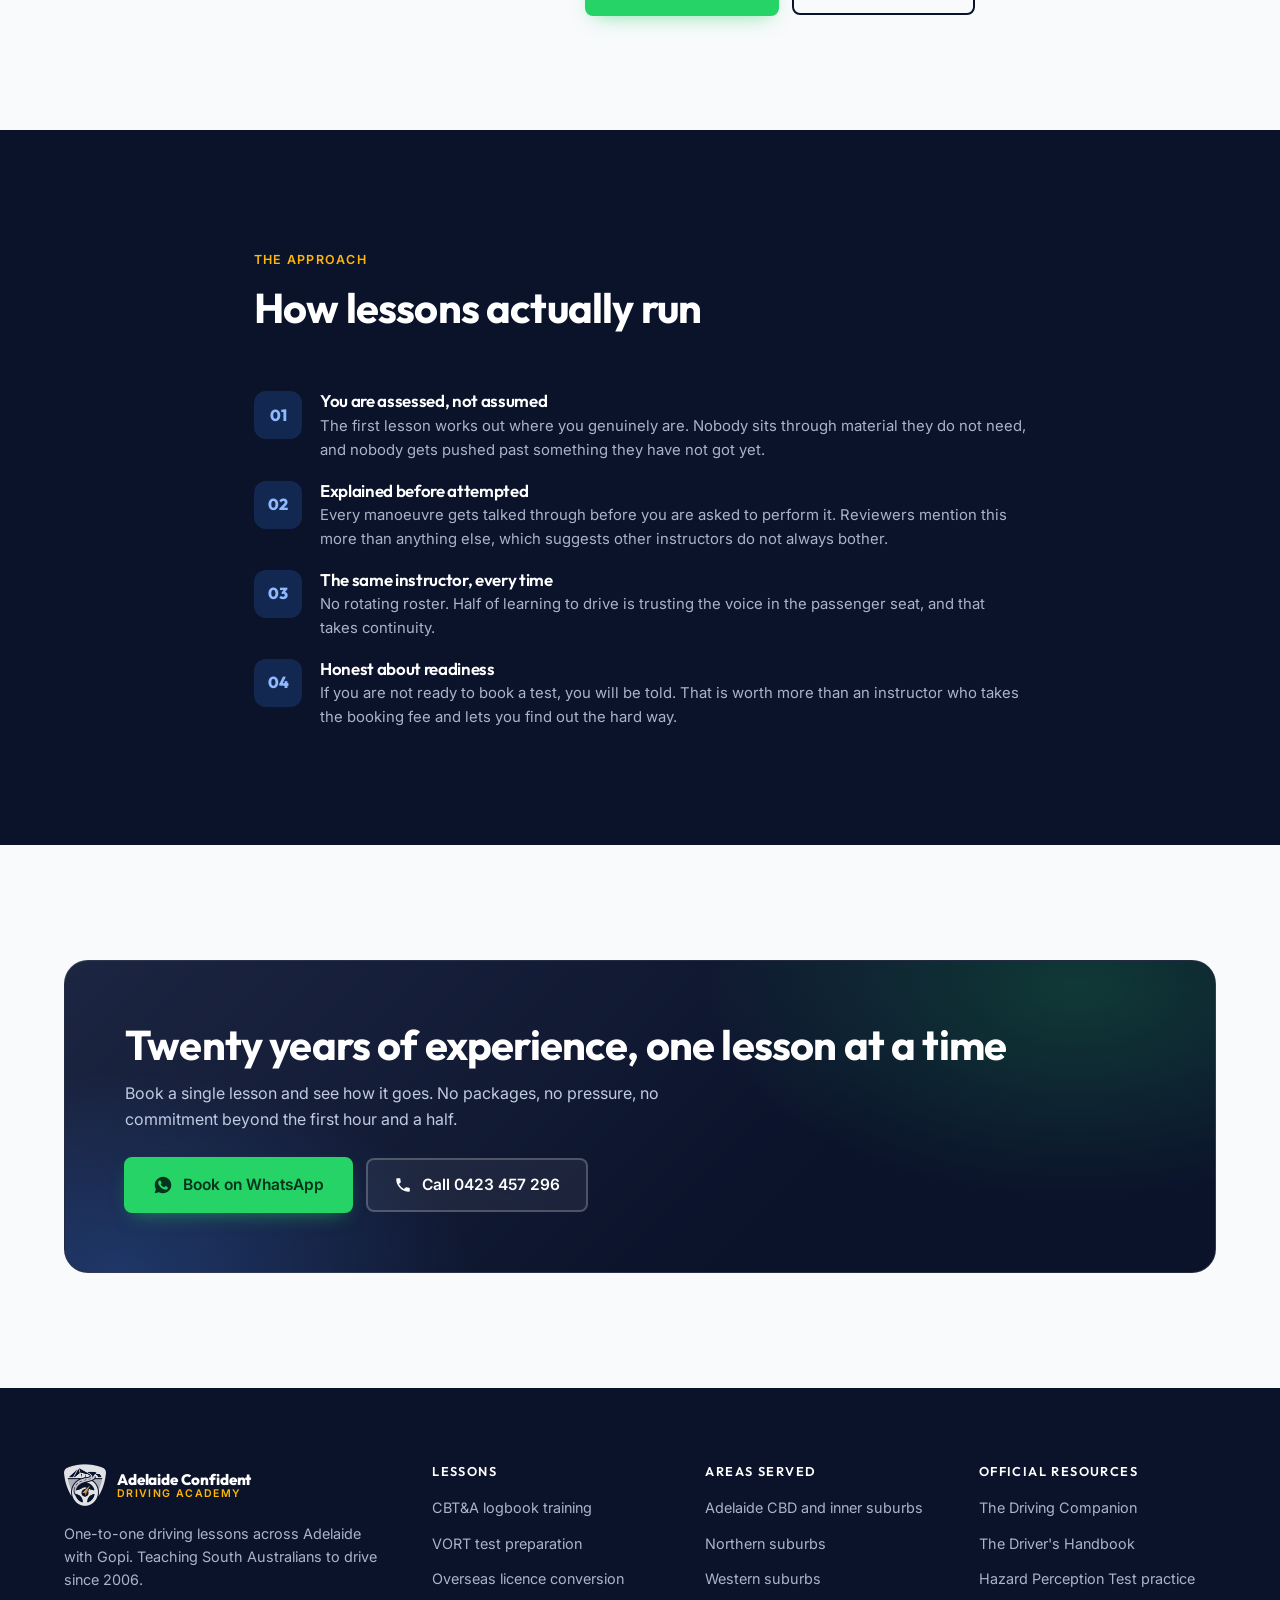
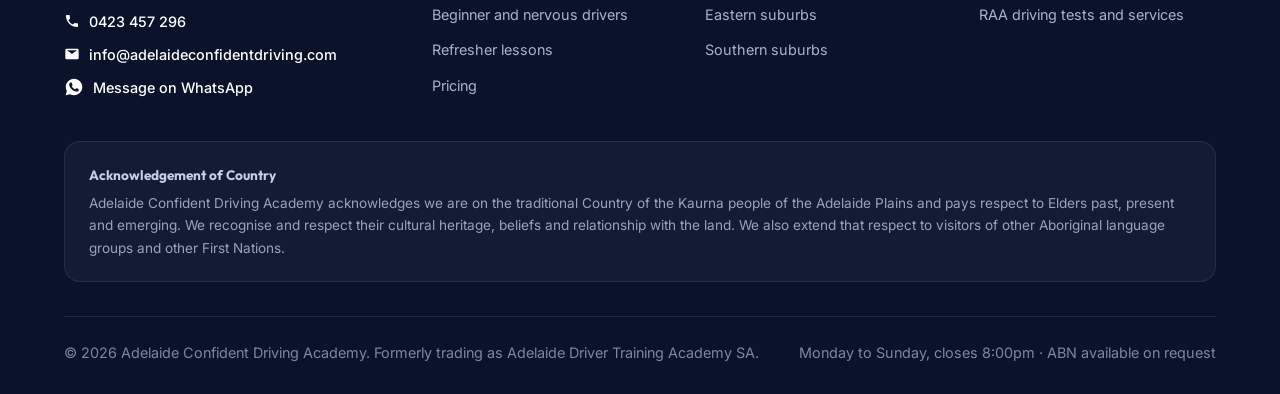
==== commit 5efb821e: "Fix domain mismatch: switch SITE_URL and EMAIL from .com.au to the live .com domain Google Search Co" ====
--- a/about/index.html
+++ b/about/index.html
@@ -5,7 +5,7 @@
 <meta name="viewport" content="width=device-width, initial-scale=1, viewport-fit=cover">
 <title>About Gopi | Adelaide Driving Instructor Since 2006</title>
 <meta name="description" content="Gopi has taught South Australians to drive since 2006. Patient, one-to-one instruction across Adelaide. 5.0 stars from 72 Google reviews.">
-<link rel="canonical" href="https://adelaideconfidentdriving.com.au/about/">
+<link rel="canonical" href="https://adelaideconfidentdriving.com/about/">
 <meta name="robots" content="index, follow, max-image-preview:large, max-snippet:-1, max-video-preview:-1">
 <meta name="theme-color" content="#0B132B">
 <meta name="author" content="Adelaide Confident Driving Academy">
@@ -19,15 +19,15 @@
 <meta property="og:locale" content="en_AU">
 <meta property="og:title" content="About Gopi | Adelaide Driving Instructor Since 2006">
 <meta property="og:description" content="Gopi has taught South Australians to drive since 2006. Patient, one-to-one instruction across Adelaide. 5.0 stars from 72 Google reviews.">
-<meta property="og:url" content="https://adelaideconfidentdriving.com.au/about/">
-<meta property="og:image" content="https://adelaideconfidentdriving.com.au/assets/img/og-default.png">
+<meta property="og:url" content="https://adelaideconfidentdriving.com/about/">
+<meta property="og:image" content="https://adelaideconfidentdriving.com/assets/img/og-default.png">
 <meta property="og:image:width" content="1200">
 <meta property="og:image:height" content="630">
 <meta property="og:image:alt" content="Adelaide Confident Driving Academy, five star rated driving school in Adelaide">
 <meta name="twitter:card" content="summary_large_image">
 <meta name="twitter:title" content="About Gopi | Adelaide Driving Instructor Since 2006">
 <meta name="twitter:description" content="Gopi has taught South Australians to drive since 2006. Patient, one-to-one instruction across Adelaide. 5.0 stars from 72 Google reviews.">
-<meta name="twitter:image" content="https://adelaideconfidentdriving.com.au/assets/img/og-default.png">
+<meta name="twitter:image" content="https://adelaideconfidentdriving.com/assets/img/og-default.png">
 
 <link rel="icon" href="/favicon.ico" sizes="any">
 <link rel="icon" href="/assets/img/icon-192.png" type="image/png" sizes="192x192">
@@ -41,7 +41,7 @@
 <link rel="stylesheet" href="https://fonts.googleapis.com/css2?family=Outfit:wght@600;700;800&family=Inter:wght@400;500;600&display=swap">
 <link rel="stylesheet" href="/assets/css/site.css">
 <script src="/assets/js/site.js" defer></script>
-<script type="application/ld+json">{"@context":"https://schema.org","@graph":[{"@type":["DrivingSchool","LocalBusiness"],"@id":"https://adelaideconfidentdriving.com.au/#business","name":"Adelaide Confident Driving Academy","alternateName":["Adelaide Confident Driving","Adelaide Driver Training Academy SA","ACDA"],"description":"One-to-one driving school serving Adelaide and South Australia. CBT&A logbook training, VORT test preparation, overseas licence conversion and lessons for nervous beginners.","url":"https://adelaideconfidentdriving.com.au/","telephone":"+61423457296","email":"info@adelaideconfidentdriving.com.au","foundingDate":"2006","image":"https://adelaideconfidentdriving.com.au/assets/img/og-default.png","logo":{"@type":"ImageObject","url":"https://adelaideconfidentdriving.com.au/assets/img/icon-512.png","width":512,"height":512},"priceRange":"$$","currenciesAccepted":"AUD","address":{"@type":"PostalAddress","addressLocality":"Adelaide","addressRegion":"SA","addressCountry":"AU"},"geo":{"@type":"GeoCoordinates","latitude":"-34.9285","longitude":"138.6007"},"areaServed":[{"@type":"City","name":"Adelaide"},{"@type":"Place","name":"Adelaide CBD"},{"@type":"Place","name":"North Adelaide"},{"@type":"Place","name":"Norwood"},{"@type":"Place","name":"Unley"},{"@type":"Place","name":"Prospect"},{"@type":"Place","name":"Parkside"},{"@type":"Place","name":"Hindmarsh"},{"@type":"Place","name":"Thebarton"},{"@type":"Place","name":"Kent Town"},{"@type":"Place","name":"Goodwood"},{"@type":"Place","name":"Salisbury"},{"@type":"Place","name":"Salisbury East"},{"@type":"Place","name":"Mawson Lakes"},{"@type":"Place","name":"Para Hills"},{"@type":"Place","name":"Gepps Cross"},{"@type":"Place","name":"Pooraka"},{"@type":"Place","name":"Ingle Farm"},{"@type":"Place","name":"Modbury"},{"@type":"Place","name":"Golden Grove"},{"@type":"Place","name":"Munno Para"},{"@type":"Place","name":"Port Adelaide"},{"@type":"Place","name":"Woodville"},{"@type":"Place","name":"Henley Beach"},{"@type":"Place","name":"Findon"},{"@type":"Place","name":"Seaton"},{"@type":"Place","name":"West Lakes"},{"@type":"Place","name":"Fulham"},{"@type":"Place","name":"Grange"},{"@type":"Place","name":"Semaphore"},{"@type":"Place","name":"Royal Park"},{"@type":"Place","name":"Campbelltown"},{"@type":"Place","name":"Tea Tree Gully"},{"@type":"Place","name":"Magill"},{"@type":"Place","name":"Paradise"},{"@type":"Place","name":"Newton"},{"@type":"Place","name":"Burnside"},{"@type":"Place","name":"Glen Osmond"},{"@type":"Place","name":"Hectorville"},{"@type":"Place","name":"Kensington"},{"@type":"Place","name":"Marryatville"},{"@type":"Place","name":"Marion"},{"@type":"Place","name":"Mitcham"},{"@type":"Place","name":"Brighton"},{"@type":"Place","name":"Glenelg"},{"@type":"Place","name":"Somerton Park"},{"@type":"Place","name":"Plympton"},{"@type":"Place","name":"Edwardstown"},{"@type":"Place","name":"Ascot Park"},{"@type":"Place","name":"Clovelly Park"},{"@type":"Place","name":"Daw Park"}],"serviceArea":{"@type":"GeoCircle","geoMidpoint":{"@type":"GeoCoordinates","latitude":"-34.9285","longitude":"138.6007"},"geoRadius":"40000"},"openingHoursSpecification":[{"@type":"OpeningHoursSpecification","dayOfWeek":["Monday","Tuesday","Wednesday","Thursday","Friday","Saturday","Sunday"],"opens":"07:00","closes":"20:00"}],"aggregateRating":{"@type":"AggregateRating","ratingValue":"5.0","reviewCount":72,"bestRating":"5","worstRating":"1"},"review":[{"@type":"Review","author":{"@type":"Person","name":"Basil Eldhose"},"reviewRating":{"@type":"Rating","ratingValue":"5","bestRating":"5"},"reviewBody":"I had a great experience learning with Gopi. He is very patient, friendly, and explains everything in a simple way. His guidance helped me build confidence and pass my driving test on the first attempt."},{"@type":"Review","author":{"@type":"Person","name":"Zandy"},"reviewRating":{"@type":"Rating","ratingValue":"5","bestRating":"5"},"reviewBody":"Absolutely the best instructor in Adelaide, I know this because I have had many instructors before him. He really works hard to make sure you succeed, excellent teaching ability, and a positive attitude."},{"@type":"Review","author":{"@type":"Person","name":"Mina Prajapat"},"reviewRating":{"@type":"Rating","ratingValue":"5","bestRating":"5"},"reviewBody":"I can't thank Gopi Sir enough for all the support and patience he showed during my driving lessons, especially while I was in my 9th month of pregnancy. His calm demeanor and clear guidance made it possible."},{"@type":"Review","author":{"@type":"Person","name":"Chinthika Samarakoon"},"reviewRating":{"@type":"Rating","ratingValue":"5","bestRating":"5"},"reviewBody":"I did my overseas licence conversion through CBT&A with Gopi and got the full SA driver's licence. Gopi was an excellent teacher, kind, respectful, and patient throughout the entire process."},{"@type":"Review","author":{"@type":"Person","name":"Vedant Saini"},"reviewRating":{"@type":"Rating","ratingValue":"5","bestRating":"5"},"reviewBody":"Excellent instructor! Gopi really knows his stuff. Lots of tips and tricks which got my confidence up. Passed my CBT&A with an Auditor in the car on the first try!"},{"@type":"Review","author":{"@type":"Person","name":"Xander Schofield"},"reviewRating":{"@type":"Rating","ratingValue":"5","bestRating":"5"},"reviewBody":"Gopi was incredibly helpful in getting my P's. In the session right before the exam, he helped correct mistakes quickly and efficiently."},{"@type":"Review","author":{"@type":"Person","name":"Anh Quang Le Van"},"reviewRating":{"@type":"Rating","ratingValue":"5","bestRating":"5"},"reviewBody":"Experienced, gentle, and patient enough to help me pass the full license test in just 2 training sessions. He organized early timeframes for my urgent timeline."},{"@type":"Review","author":{"@type":"Person","name":"Aishwarya Menon"},"reviewRating":{"@type":"Rating","ratingValue":"5","bestRating":"5"},"reviewBody":"I passed my driving test the first time! Gopi uncle broke down each task and ensured I understood the movement prior to attempting it on the road."}],"employee":{"@id":"https://adelaideconfidentdriving.com.au/about/#gopi"},"founder":{"@id":"https://adelaideconfidentdriving.com.au/about/#gopi"},"sameAs":["https://share.google/oz1qiCDrlBlNMlHzZ","https://www.google.com/search?kgmid=/g/11vqnhx90x","https://adelaidedrivertrainingacademysa.com.au"],"hasOfferCatalog":{"@type":"OfferCatalog","name":"Driving lessons and assessments","itemListElement":[{"@type":"Offer","itemOffered":{"@type":"Service","name":"CBT&A logbook training","url":"https://adelaideconfidentdriving.com.au/services/cbta-logbook-training/"}},{"@type":"Offer","itemOffered":{"@type":"Service","name":"VORT test preparation","url":"https://adelaideconfidentdriving.com.au/services/vort-test-preparation/"}},{"@type":"Offer","itemOffered":{"@type":"Service","name":"Overseas licence conversion","url":"https://adelaideconfidentdriving.com.au/services/overseas-licence-conversion/"}},{"@type":"Offer","itemOffered":{"@type":"Service","name":"Beginner and nervous drivers","url":"https://adelaideconfidentdriving.com.au/services/beginner-driving-lessons/"}},{"@type":"Offer","itemOffered":{"@type":"Service","name":"Refresher lessons","url":"https://adelaideconfidentdriving.com.au/services/refresher-driving-lessons/"}}]}},{"@type":"Person","@id":"https://adelaideconfidentdriving.com.au/about/#gopi","name":"Gopi","alternateName":"Gopinathan","jobTitle":"Lead driving instructor and Authorised Examiner","worksFor":{"@id":"https://adelaideconfidentdriving.com.au/#business"},"knowsAbout":["CBT&A Competency Based Training and Assessment","Vehicle On Road Test (VORT)","Overseas driver licence conversion in South Australia","Learner driver instruction","Automobile engineering"],"description":"Driving instructor in South Australia since 2006 with a background in automobile engineering. Known for calm, patient one-to-one instruction."},{"@type":"BreadcrumbList","itemListElement":[{"@type":"ListItem","position":1,"name":"Home","item":"https://adelaideconfidentdriving.com.au/"},{"@type":"ListItem","position":2,"name":"About Gopi","item":"https://adelaideconfidentdriving.com.au/about/"}]}]}</script>
+<script type="application/ld+json">{"@context":"https://schema.org","@graph":[{"@type":["DrivingSchool","LocalBusiness"],"@id":"https://adelaideconfidentdriving.com/#business","name":"Adelaide Confident Driving Academy","alternateName":["Adelaide Confident Driving","Adelaide Driver Training Academy SA","ACDA"],"description":"One-to-one driving school serving Adelaide and South Australia. CBT&A logbook training, VORT test preparation, overseas licence conversion and lessons for nervous beginners.","url":"https://adelaideconfidentdriving.com/","telephone":"+61423457296","email":"info@adelaideconfidentdriving.com","foundingDate":"2006","image":"https://adelaideconfidentdriving.com/assets/img/og-default.png","logo":{"@type":"ImageObject","url":"https://adelaideconfidentdriving.com/assets/img/icon-512.png","width":512,"height":512},"priceRange":"$$","currenciesAccepted":"AUD","address":{"@type":"PostalAddress","addressLocality":"Adelaide","addressRegion":"SA","addressCountry":"AU"},"geo":{"@type":"GeoCoordinates","latitude":"-34.9285","longitude":"138.6007"},"areaServed":[{"@type":"City","name":"Adelaide"},{"@type":"Place","name":"Adelaide CBD"},{"@type":"Place","name":"North Adelaide"},{"@type":"Place","name":"Norwood"},{"@type":"Place","name":"Unley"},{"@type":"Place","name":"Prospect"},{"@type":"Place","name":"Parkside"},{"@type":"Place","name":"Hindmarsh"},{"@type":"Place","name":"Thebarton"},{"@type":"Place","name":"Kent Town"},{"@type":"Place","name":"Goodwood"},{"@type":"Place","name":"Salisbury"},{"@type":"Place","name":"Salisbury East"},{"@type":"Place","name":"Mawson Lakes"},{"@type":"Place","name":"Para Hills"},{"@type":"Place","name":"Gepps Cross"},{"@type":"Place","name":"Pooraka"},{"@type":"Place","name":"Ingle Farm"},{"@type":"Place","name":"Modbury"},{"@type":"Place","name":"Golden Grove"},{"@type":"Place","name":"Munno Para"},{"@type":"Place","name":"Port Adelaide"},{"@type":"Place","name":"Woodville"},{"@type":"Place","name":"Henley Beach"},{"@type":"Place","name":"Findon"},{"@type":"Place","name":"Seaton"},{"@type":"Place","name":"West Lakes"},{"@type":"Place","name":"Fulham"},{"@type":"Place","name":"Grange"},{"@type":"Place","name":"Semaphore"},{"@type":"Place","name":"Royal Park"},{"@type":"Place","name":"Campbelltown"},{"@type":"Place","name":"Tea Tree Gully"},{"@type":"Place","name":"Magill"},{"@type":"Place","name":"Paradise"},{"@type":"Place","name":"Newton"},{"@type":"Place","name":"Burnside"},{"@type":"Place","name":"Glen Osmond"},{"@type":"Place","name":"Hectorville"},{"@type":"Place","name":"Kensington"},{"@type":"Place","name":"Marryatville"},{"@type":"Place","name":"Marion"},{"@type":"Place","name":"Mitcham"},{"@type":"Place","name":"Brighton"},{"@type":"Place","name":"Glenelg"},{"@type":"Place","name":"Somerton Park"},{"@type":"Place","name":"Plympton"},{"@type":"Place","name":"Edwardstown"},{"@type":"Place","name":"Ascot Park"},{"@type":"Place","name":"Clovelly Park"},{"@type":"Place","name":"Daw Park"}],"serviceArea":{"@type":"GeoCircle","geoMidpoint":{"@type":"GeoCoordinates","latitude":"-34.9285","longitude":"138.6007"},"geoRadius":"40000"},"openingHoursSpecification":[{"@type":"OpeningHoursSpecification","dayOfWeek":["Monday","Tuesday","Wednesday","Thursday","Friday","Saturday","Sunday"],"opens":"07:00","closes":"20:00"}],"aggregateRating":{"@type":"AggregateRating","ratingValue":"5.0","reviewCount":72,"bestRating":"5","worstRating":"1"},"review":[{"@type":"Review","author":{"@type":"Person","name":"Basil Eldhose"},"reviewRating":{"@type":"Rating","ratingValue":"5","bestRating":"5"},"reviewBody":"I had a great experience learning with Gopi. He is very patient, friendly, and explains everything in a simple way. His guidance helped me build confidence and pass my driving test on the first attempt."},{"@type":"Review","author":{"@type":"Person","name":"Zandy"},"reviewRating":{"@type":"Rating","ratingValue":"5","bestRating":"5"},"reviewBody":"Absolutely the best instructor in Adelaide, I know this because I have had many instructors before him. He really works hard to make sure you succeed, excellent teaching ability, and a positive attitude."},{"@type":"Review","author":{"@type":"Person","name":"Mina Prajapat"},"reviewRating":{"@type":"Rating","ratingValue":"5","bestRating":"5"},"reviewBody":"I can't thank Gopi Sir enough for all the support and patience he showed during my driving lessons, especially while I was in my 9th month of pregnancy. His calm demeanor and clear guidance made it possible."},{"@type":"Review","author":{"@type":"Person","name":"Chinthika Samarakoon"},"reviewRating":{"@type":"Rating","ratingValue":"5","bestRating":"5"},"reviewBody":"I did my overseas licence conversion through CBT&A with Gopi and got the full SA driver's licence. Gopi was an excellent teacher, kind, respectful, and patient throughout the entire process."},{"@type":"Review","author":{"@type":"Person","name":"Vedant Saini"},"reviewRating":{"@type":"Rating","ratingValue":"5","bestRating":"5"},"reviewBody":"Excellent instructor! Gopi really knows his stuff. Lots of tips and tricks which got my confidence up. Passed my CBT&A with an Auditor in the car on the first try!"},{"@type":"Review","author":{"@type":"Person","name":"Xander Schofield"},"reviewRating":{"@type":"Rating","ratingValue":"5","bestRating":"5"},"reviewBody":"Gopi was incredibly helpful in getting my P's. In the session right before the exam, he helped correct mistakes quickly and efficiently."},{"@type":"Review","author":{"@type":"Person","name":"Anh Quang Le Van"},"reviewRating":{"@type":"Rating","ratingValue":"5","bestRating":"5"},"reviewBody":"Experienced, gentle, and patient enough to help me pass the full license test in just 2 training sessions. He organized early timeframes for my urgent timeline."},{"@type":"Review","author":{"@type":"Person","name":"Aishwarya Menon"},"reviewRating":{"@type":"Rating","ratingValue":"5","bestRating":"5"},"reviewBody":"I passed my driving test the first time! Gopi uncle broke down each task and ensured I understood the movement prior to attempting it on the road."}],"employee":{"@id":"https://adelaideconfidentdriving.com/about/#gopi"},"founder":{"@id":"https://adelaideconfidentdriving.com/about/#gopi"},"sameAs":["https://share.google/oz1qiCDrlBlNMlHzZ","https://www.google.com/search?kgmid=/g/11vqnhx90x","https://adelaidedrivertrainingacademysa.com.au"],"hasOfferCatalog":{"@type":"OfferCatalog","name":"Driving lessons and assessments","itemListElement":[{"@type":"Offer","itemOffered":{"@type":"Service","name":"CBT&A logbook training","url":"https://adelaideconfidentdriving.com/services/cbta-logbook-training/"}},{"@type":"Offer","itemOffered":{"@type":"Service","name":"VORT test preparation","url":"https://adelaideconfidentdriving.com/services/vort-test-preparation/"}},{"@type":"Offer","itemOffered":{"@type":"Service","name":"Overseas licence conversion","url":"https://adelaideconfidentdriving.com/services/overseas-licence-conversion/"}},{"@type":"Offer","itemOffered":{"@type":"Service","name":"Beginner and nervous drivers","url":"https://adelaideconfidentdriving.com/services/beginner-driving-lessons/"}},{"@type":"Offer","itemOffered":{"@type":"Service","name":"Refresher lessons","url":"https://adelaideconfidentdriving.com/services/refresher-driving-lessons/"}}]}},{"@type":"Person","@id":"https://adelaideconfidentdriving.com/about/#gopi","name":"Gopi","alternateName":"Gopinathan","jobTitle":"Lead driving instructor and Authorised Examiner","worksFor":{"@id":"https://adelaideconfidentdriving.com/#business"},"knowsAbout":["CBT&A Competency Based Training and Assessment","Vehicle On Road Test (VORT)","Overseas driver licence conversion in South Australia","Learner driver instruction","Automobile engineering"],"description":"Driving instructor in South Australia since 2006 with a background in automobile engineering. Known for calm, patient one-to-one instruction."},{"@type":"BreadcrumbList","itemListElement":[{"@type":"ListItem","position":1,"name":"Home","item":"https://adelaideconfidentdriving.com/"},{"@type":"ListItem","position":2,"name":"About Gopi","item":"https://adelaideconfidentdriving.com/about/"}]}]}</script>
 </head>
 <body>
 <a class="skip-link" href="#main">Skip to content</a>
@@ -142,7 +142,7 @@
         to drive since 2006.</p>
         <div class="footer-contact">
           <a href="tel:+61423457296"><svg aria-hidden="true" width="16" height="16" viewBox="0 0 24 24" fill="currentColor"><path d="M6.6 10.8a15.1 15.1 0 0 0 6.6 6.6l2.2-2.2a1 1 0 0 1 1-.25c1.1.37 2.3.57 3.6.57a1 1 0 0 1 1 1V20a1 1 0 0 1-1 1A17 17 0 0 1 3 4a1 1 0 0 1 1-1h3.5a1 1 0 0 1 1 1c0 1.25.2 2.45.57 3.57a1 1 0 0 1-.25 1l-2.22 2.23Z"/></svg> 0423 457 296</a>
-          <a href="mailto:info@adelaideconfidentdriving.com.au"><svg aria-hidden="true" width="16" height="16" viewBox="0 0 24 24" fill="currentColor"><path d="M2 6a2 2 0 0 1 2-2h16a2 2 0 0 1 2 2v12a2 2 0 0 1-2 2H4a2 2 0 0 1-2-2V6Zm2.5.5L12 12l7.5-5.5H4.5Z"/></svg> info@adelaideconfidentdriving.com.au</a>
+          <a href="mailto:info@adelaideconfidentdriving.com"><svg aria-hidden="true" width="16" height="16" viewBox="0 0 24 24" fill="currentColor"><path d="M2 6a2 2 0 0 1 2-2h16a2 2 0 0 1 2 2v12a2 2 0 0 1-2 2H4a2 2 0 0 1-2-2V6Zm2.5.5L12 12l7.5-5.5H4.5Z"/></svg> info@adelaideconfidentdriving.com</a>
           <a href="https://wa.me/61423457296?text=Hi%20Gopi%2C%20I%20found%20Adelaide%20Confident%20Driving%20Academy%20online%20and%20I%27d%20like%20to%20ask%20about%20driving%20lessons." rel="noopener"><svg aria-hidden="true" width="20" height="20" viewBox="0 0 24 24" fill="currentColor"><path d="M12.04 2C6.58 2 2.13 6.45 2.13 11.91c0 1.75.46 3.45 1.32 4.95L2 22l5.25-1.38a9.87 9.87 0 0 0 4.79 1.22h.01c5.46 0 9.91-4.45 9.91-9.91S17.5 2 12.04 2Zm5.8 14.17c-.24.68-1.4 1.3-1.95 1.35-.5.05-1.13.07-1.83-.11-.42-.11-.96-.29-1.65-.59-2.9-1.25-4.8-4.17-4.94-4.36-.15-.19-1.19-1.58-1.19-3.02s.76-2.14 1.03-2.44c.27-.29.58-.37.78-.37h.56c.18 0 .42-.07.66.5.24.59.83 2.03.9 2.18.07.15.12.32.02.51-.09.19-.14.31-.28.48-.14.17-.29.37-.42.5-.14.14-.28.29-.12.57.16.29.71 1.17 1.53 1.9 1.05.94 1.94 1.23 2.22 1.37.27.14.43.12.59-.07.16-.19.68-.79.86-1.07.18-.27.36-.22.61-.13.24.09 1.55.73 1.82.86.27.14.44.2.5.32.07.11.07.65-.17 1.33Z"/></svg> Message on WhatsApp</a>
         </div>
       </div>
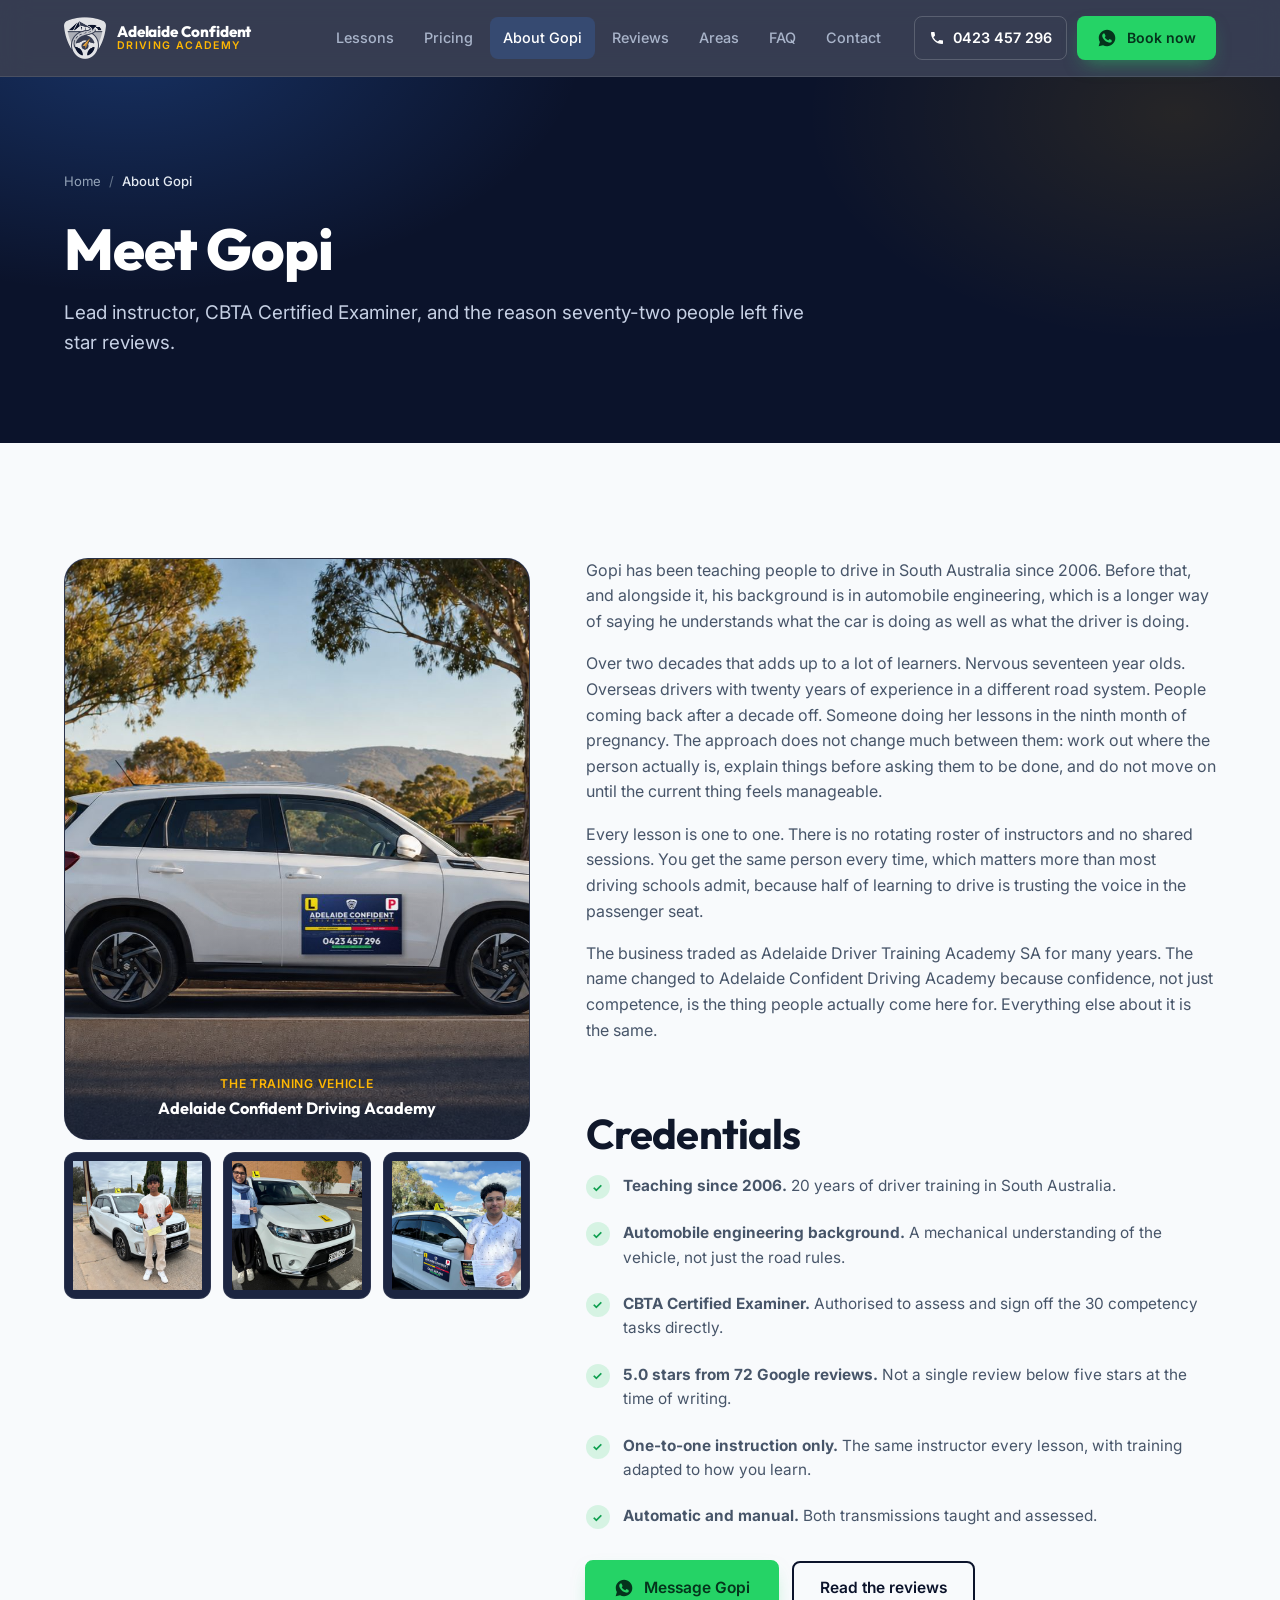
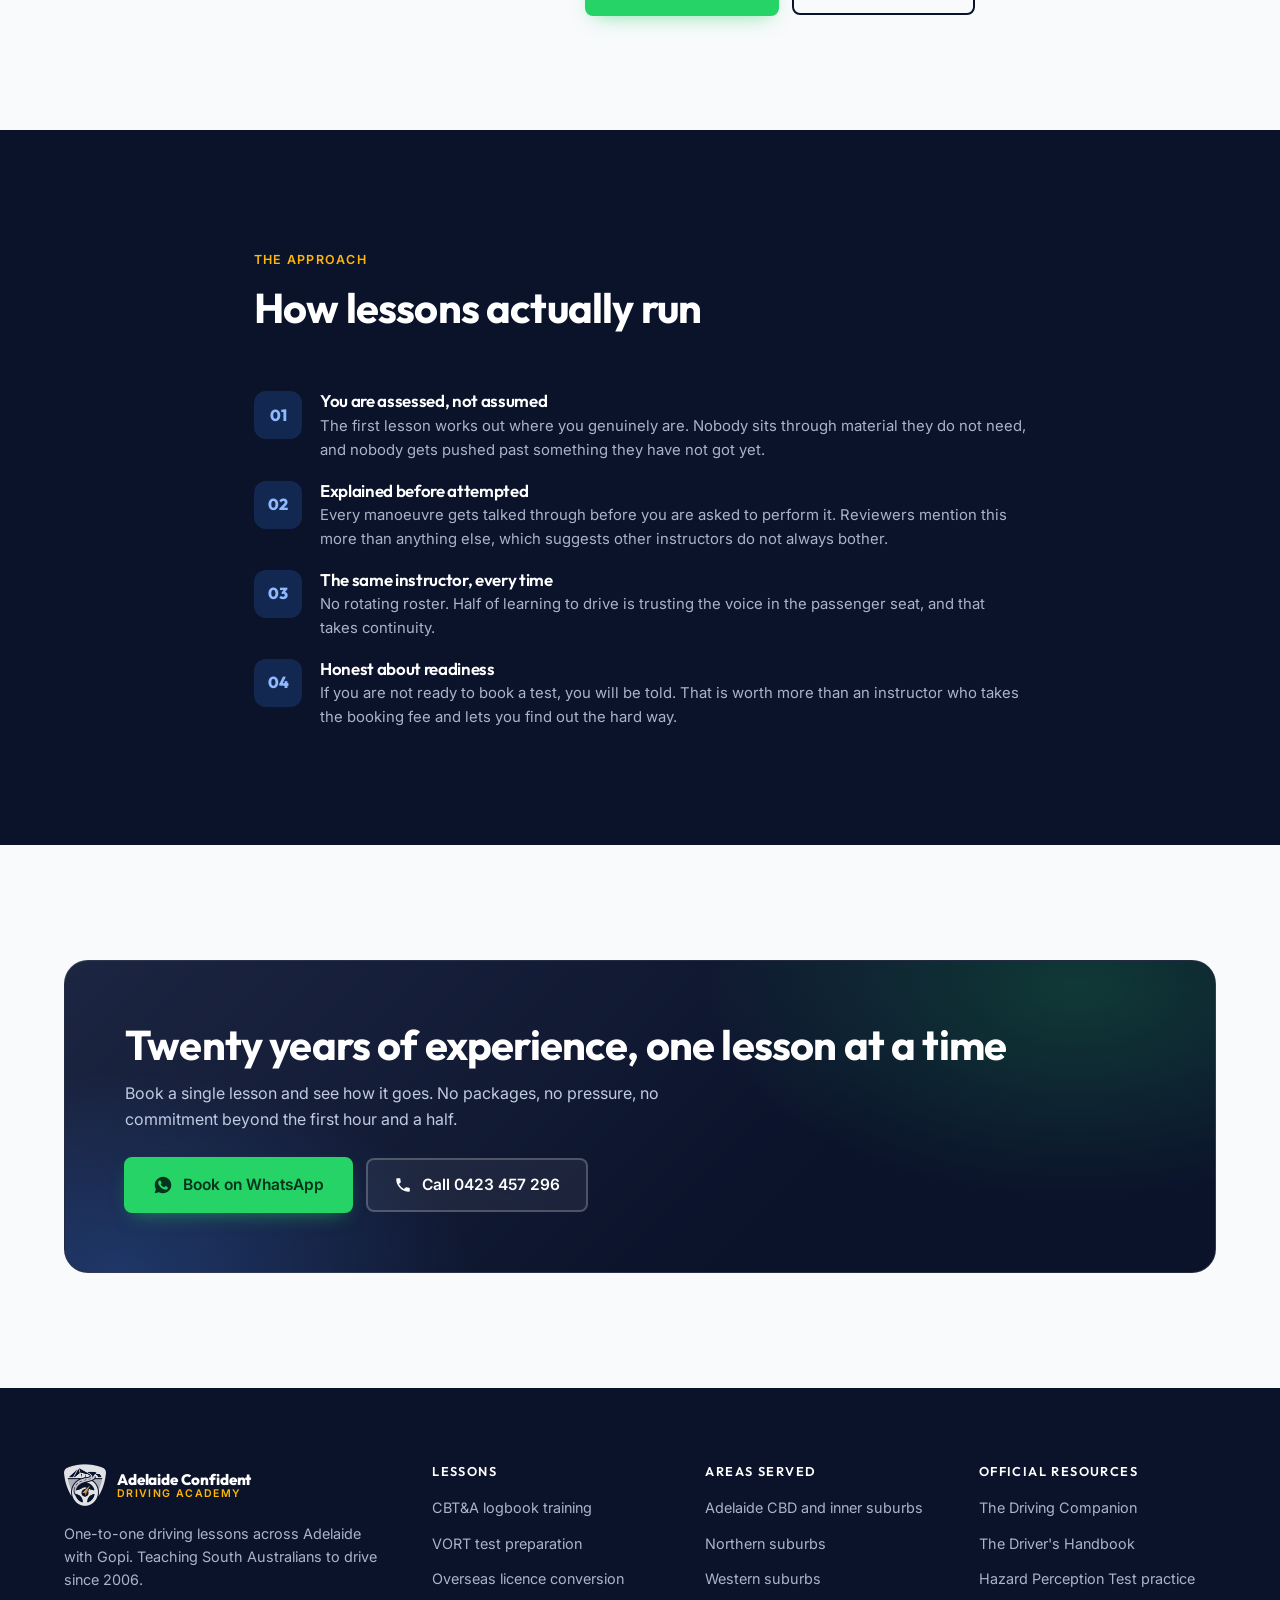
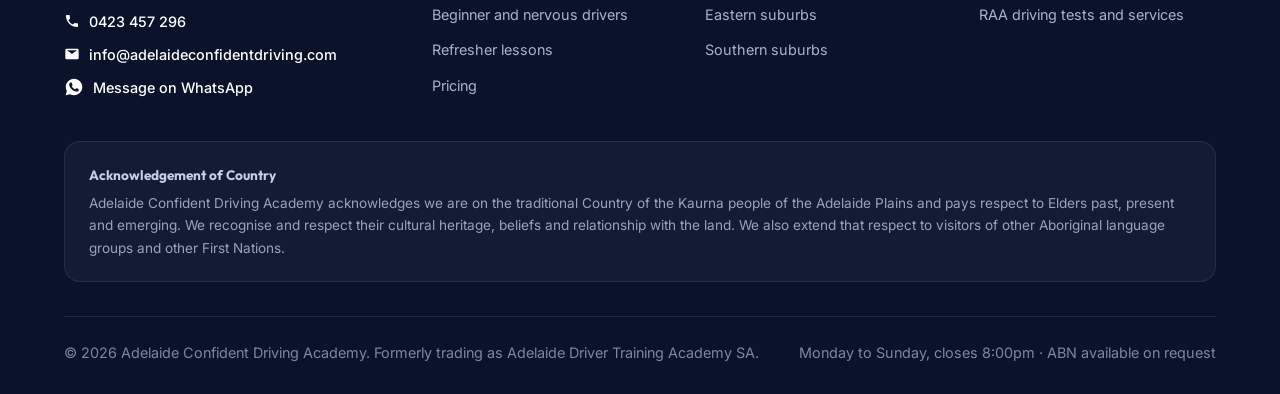
==== commit cb9e32f8: "Target "Highly Accredited CBTA Certified Examiner in Adelaide" on the landing page Home page title t" ====
--- a/about/index.html
+++ b/about/index.html
@@ -41,7 +41,7 @@
 <link rel="stylesheet" href="https://fonts.googleapis.com/css2?family=Outfit:wght@600;700;800&family=Inter:wght@400;500;600&display=swap">
 <link rel="stylesheet" href="/assets/css/site.css">
 <script src="/assets/js/site.js" defer></script>
-<script type="application/ld+json">{"@context":"https://schema.org","@graph":[{"@type":["DrivingSchool","LocalBusiness"],"@id":"https://adelaideconfidentdriving.com/#business","name":"Adelaide Confident Driving Academy","alternateName":["Adelaide Confident Driving","Adelaide Driver Training Academy SA","ACDA"],"description":"One-to-one driving school serving Adelaide and South Australia. CBT&A logbook training, VORT test preparation, overseas licence conversion and lessons for nervous beginners.","url":"https://adelaideconfidentdriving.com/","telephone":"+61423457296","email":"info@adelaideconfidentdriving.com","foundingDate":"2006","image":"https://adelaideconfidentdriving.com/assets/img/og-default.png","logo":{"@type":"ImageObject","url":"https://adelaideconfidentdriving.com/assets/img/icon-512.png","width":512,"height":512},"priceRange":"$$","currenciesAccepted":"AUD","address":{"@type":"PostalAddress","addressLocality":"Adelaide","addressRegion":"SA","addressCountry":"AU"},"geo":{"@type":"GeoCoordinates","latitude":"-34.9285","longitude":"138.6007"},"areaServed":[{"@type":"City","name":"Adelaide"},{"@type":"Place","name":"Adelaide CBD"},{"@type":"Place","name":"North Adelaide"},{"@type":"Place","name":"Norwood"},{"@type":"Place","name":"Unley"},{"@type":"Place","name":"Prospect"},{"@type":"Place","name":"Parkside"},{"@type":"Place","name":"Hindmarsh"},{"@type":"Place","name":"Thebarton"},{"@type":"Place","name":"Kent Town"},{"@type":"Place","name":"Goodwood"},{"@type":"Place","name":"Salisbury"},{"@type":"Place","name":"Salisbury East"},{"@type":"Place","name":"Mawson Lakes"},{"@type":"Place","name":"Para Hills"},{"@type":"Place","name":"Gepps Cross"},{"@type":"Place","name":"Pooraka"},{"@type":"Place","name":"Ingle Farm"},{"@type":"Place","name":"Modbury"},{"@type":"Place","name":"Golden Grove"},{"@type":"Place","name":"Munno Para"},{"@type":"Place","name":"Port Adelaide"},{"@type":"Place","name":"Woodville"},{"@type":"Place","name":"Henley Beach"},{"@type":"Place","name":"Findon"},{"@type":"Place","name":"Seaton"},{"@type":"Place","name":"West Lakes"},{"@type":"Place","name":"Fulham"},{"@type":"Place","name":"Grange"},{"@type":"Place","name":"Semaphore"},{"@type":"Place","name":"Royal Park"},{"@type":"Place","name":"Campbelltown"},{"@type":"Place","name":"Tea Tree Gully"},{"@type":"Place","name":"Magill"},{"@type":"Place","name":"Paradise"},{"@type":"Place","name":"Newton"},{"@type":"Place","name":"Burnside"},{"@type":"Place","name":"Glen Osmond"},{"@type":"Place","name":"Hectorville"},{"@type":"Place","name":"Kensington"},{"@type":"Place","name":"Marryatville"},{"@type":"Place","name":"Marion"},{"@type":"Place","name":"Mitcham"},{"@type":"Place","name":"Brighton"},{"@type":"Place","name":"Glenelg"},{"@type":"Place","name":"Somerton Park"},{"@type":"Place","name":"Plympton"},{"@type":"Place","name":"Edwardstown"},{"@type":"Place","name":"Ascot Park"},{"@type":"Place","name":"Clovelly Park"},{"@type":"Place","name":"Daw Park"}],"serviceArea":{"@type":"GeoCircle","geoMidpoint":{"@type":"GeoCoordinates","latitude":"-34.9285","longitude":"138.6007"},"geoRadius":"40000"},"openingHoursSpecification":[{"@type":"OpeningHoursSpecification","dayOfWeek":["Monday","Tuesday","Wednesday","Thursday","Friday","Saturday","Sunday"],"opens":"07:00","closes":"20:00"}],"aggregateRating":{"@type":"AggregateRating","ratingValue":"5.0","reviewCount":72,"bestRating":"5","worstRating":"1"},"review":[{"@type":"Review","author":{"@type":"Person","name":"Basil Eldhose"},"reviewRating":{"@type":"Rating","ratingValue":"5","bestRating":"5"},"reviewBody":"I had a great experience learning with Gopi. He is very patient, friendly, and explains everything in a simple way. His guidance helped me build confidence and pass my driving test on the first attempt."},{"@type":"Review","author":{"@type":"Person","name":"Zandy"},"reviewRating":{"@type":"Rating","ratingValue":"5","bestRating":"5"},"reviewBody":"Absolutely the best instructor in Adelaide, I know this because I have had many instructors before him. He really works hard to make sure you succeed, excellent teaching ability, and a positive attitude."},{"@type":"Review","author":{"@type":"Person","name":"Mina Prajapat"},"reviewRating":{"@type":"Rating","ratingValue":"5","bestRating":"5"},"reviewBody":"I can't thank Gopi Sir enough for all the support and patience he showed during my driving lessons, especially while I was in my 9th month of pregnancy. His calm demeanor and clear guidance made it possible."},{"@type":"Review","author":{"@type":"Person","name":"Chinthika Samarakoon"},"reviewRating":{"@type":"Rating","ratingValue":"5","bestRating":"5"},"reviewBody":"I did my overseas licence conversion through CBT&A with Gopi and got the full SA driver's licence. Gopi was an excellent teacher, kind, respectful, and patient throughout the entire process."},{"@type":"Review","author":{"@type":"Person","name":"Vedant Saini"},"reviewRating":{"@type":"Rating","ratingValue":"5","bestRating":"5"},"reviewBody":"Excellent instructor! Gopi really knows his stuff. Lots of tips and tricks which got my confidence up. Passed my CBT&A with an Auditor in the car on the first try!"},{"@type":"Review","author":{"@type":"Person","name":"Xander Schofield"},"reviewRating":{"@type":"Rating","ratingValue":"5","bestRating":"5"},"reviewBody":"Gopi was incredibly helpful in getting my P's. In the session right before the exam, he helped correct mistakes quickly and efficiently."},{"@type":"Review","author":{"@type":"Person","name":"Anh Quang Le Van"},"reviewRating":{"@type":"Rating","ratingValue":"5","bestRating":"5"},"reviewBody":"Experienced, gentle, and patient enough to help me pass the full license test in just 2 training sessions. He organized early timeframes for my urgent timeline."},{"@type":"Review","author":{"@type":"Person","name":"Aishwarya Menon"},"reviewRating":{"@type":"Rating","ratingValue":"5","bestRating":"5"},"reviewBody":"I passed my driving test the first time! Gopi uncle broke down each task and ensured I understood the movement prior to attempting it on the road."}],"employee":{"@id":"https://adelaideconfidentdriving.com/about/#gopi"},"founder":{"@id":"https://adelaideconfidentdriving.com/about/#gopi"},"sameAs":["https://share.google/oz1qiCDrlBlNMlHzZ","https://www.google.com/search?kgmid=/g/11vqnhx90x","https://adelaidedrivertrainingacademysa.com.au"],"hasOfferCatalog":{"@type":"OfferCatalog","name":"Driving lessons and assessments","itemListElement":[{"@type":"Offer","itemOffered":{"@type":"Service","name":"CBT&A logbook training","url":"https://adelaideconfidentdriving.com/services/cbta-logbook-training/"}},{"@type":"Offer","itemOffered":{"@type":"Service","name":"VORT test preparation","url":"https://adelaideconfidentdriving.com/services/vort-test-preparation/"}},{"@type":"Offer","itemOffered":{"@type":"Service","name":"Overseas licence conversion","url":"https://adelaideconfidentdriving.com/services/overseas-licence-conversion/"}},{"@type":"Offer","itemOffered":{"@type":"Service","name":"Beginner and nervous drivers","url":"https://adelaideconfidentdriving.com/services/beginner-driving-lessons/"}},{"@type":"Offer","itemOffered":{"@type":"Service","name":"Refresher lessons","url":"https://adelaideconfidentdriving.com/services/refresher-driving-lessons/"}}]}},{"@type":"Person","@id":"https://adelaideconfidentdriving.com/about/#gopi","name":"Gopi","alternateName":"Gopinathan","jobTitle":"Lead driving instructor and Authorised Examiner","worksFor":{"@id":"https://adelaideconfidentdriving.com/#business"},"knowsAbout":["CBT&A Competency Based Training and Assessment","Vehicle On Road Test (VORT)","Overseas driver licence conversion in South Australia","Learner driver instruction","Automobile engineering"],"description":"Driving instructor in South Australia since 2006 with a background in automobile engineering. Known for calm, patient one-to-one instruction."},{"@type":"BreadcrumbList","itemListElement":[{"@type":"ListItem","position":1,"name":"Home","item":"https://adelaideconfidentdriving.com/"},{"@type":"ListItem","position":2,"name":"About Gopi","item":"https://adelaideconfidentdriving.com/about/"}]}]}</script>
+<script type="application/ld+json">{"@context":"https://schema.org","@graph":[{"@type":["DrivingSchool","LocalBusiness"],"@id":"https://adelaideconfidentdriving.com/#business","name":"Adelaide Confident Driving Academy","alternateName":["Adelaide Confident Driving","Adelaide Driver Training Academy SA","ACDA"],"description":"One-to-one driving school serving Adelaide and South Australia. CBT&A logbook training, VORT test preparation, overseas licence conversion and lessons for nervous beginners.","url":"https://adelaideconfidentdriving.com/","telephone":"+61423457296","email":"info@adelaideconfidentdriving.com","foundingDate":"2006","image":"https://adelaideconfidentdriving.com/assets/img/og-default.png","logo":{"@type":"ImageObject","url":"https://adelaideconfidentdriving.com/assets/img/icon-512.png","width":512,"height":512},"priceRange":"$$","currenciesAccepted":"AUD","address":{"@type":"PostalAddress","addressLocality":"Adelaide","addressRegion":"SA","addressCountry":"AU"},"geo":{"@type":"GeoCoordinates","latitude":"-34.9285","longitude":"138.6007"},"areaServed":[{"@type":"City","name":"Adelaide"},{"@type":"Place","name":"Adelaide CBD"},{"@type":"Place","name":"North Adelaide"},{"@type":"Place","name":"Norwood"},{"@type":"Place","name":"Unley"},{"@type":"Place","name":"Prospect"},{"@type":"Place","name":"Parkside"},{"@type":"Place","name":"Hindmarsh"},{"@type":"Place","name":"Thebarton"},{"@type":"Place","name":"Kent Town"},{"@type":"Place","name":"Goodwood"},{"@type":"Place","name":"Salisbury"},{"@type":"Place","name":"Salisbury East"},{"@type":"Place","name":"Mawson Lakes"},{"@type":"Place","name":"Para Hills"},{"@type":"Place","name":"Gepps Cross"},{"@type":"Place","name":"Pooraka"},{"@type":"Place","name":"Ingle Farm"},{"@type":"Place","name":"Modbury"},{"@type":"Place","name":"Golden Grove"},{"@type":"Place","name":"Munno Para"},{"@type":"Place","name":"Port Adelaide"},{"@type":"Place","name":"Woodville"},{"@type":"Place","name":"Henley Beach"},{"@type":"Place","name":"Findon"},{"@type":"Place","name":"Seaton"},{"@type":"Place","name":"West Lakes"},{"@type":"Place","name":"Fulham"},{"@type":"Place","name":"Grange"},{"@type":"Place","name":"Semaphore"},{"@type":"Place","name":"Royal Park"},{"@type":"Place","name":"Campbelltown"},{"@type":"Place","name":"Tea Tree Gully"},{"@type":"Place","name":"Magill"},{"@type":"Place","name":"Paradise"},{"@type":"Place","name":"Newton"},{"@type":"Place","name":"Burnside"},{"@type":"Place","name":"Glen Osmond"},{"@type":"Place","name":"Hectorville"},{"@type":"Place","name":"Kensington"},{"@type":"Place","name":"Marryatville"},{"@type":"Place","name":"Marion"},{"@type":"Place","name":"Mitcham"},{"@type":"Place","name":"Brighton"},{"@type":"Place","name":"Glenelg"},{"@type":"Place","name":"Somerton Park"},{"@type":"Place","name":"Plympton"},{"@type":"Place","name":"Edwardstown"},{"@type":"Place","name":"Ascot Park"},{"@type":"Place","name":"Clovelly Park"},{"@type":"Place","name":"Daw Park"}],"serviceArea":{"@type":"GeoCircle","geoMidpoint":{"@type":"GeoCoordinates","latitude":"-34.9285","longitude":"138.6007"},"geoRadius":"40000"},"openingHoursSpecification":[{"@type":"OpeningHoursSpecification","dayOfWeek":["Monday","Tuesday","Wednesday","Thursday","Friday","Saturday","Sunday"],"opens":"07:00","closes":"20:00"}],"aggregateRating":{"@type":"AggregateRating","ratingValue":"5.0","reviewCount":72,"bestRating":"5","worstRating":"1"},"review":[{"@type":"Review","author":{"@type":"Person","name":"Basil Eldhose"},"reviewRating":{"@type":"Rating","ratingValue":"5","bestRating":"5"},"reviewBody":"I had a great experience learning with Gopi. He is very patient, friendly, and explains everything in a simple way. His guidance helped me build confidence and pass my driving test on the first attempt."},{"@type":"Review","author":{"@type":"Person","name":"Zandy"},"reviewRating":{"@type":"Rating","ratingValue":"5","bestRating":"5"},"reviewBody":"Absolutely the best instructor in Adelaide, I know this because I have had many instructors before him. He really works hard to make sure you succeed, excellent teaching ability, and a positive attitude."},{"@type":"Review","author":{"@type":"Person","name":"Mina Prajapat"},"reviewRating":{"@type":"Rating","ratingValue":"5","bestRating":"5"},"reviewBody":"I can't thank Gopi Sir enough for all the support and patience he showed during my driving lessons, especially while I was in my 9th month of pregnancy. His calm demeanor and clear guidance made it possible."},{"@type":"Review","author":{"@type":"Person","name":"Chinthika Samarakoon"},"reviewRating":{"@type":"Rating","ratingValue":"5","bestRating":"5"},"reviewBody":"I did my overseas licence conversion through CBT&A with Gopi and got the full SA driver's licence. Gopi was an excellent teacher, kind, respectful, and patient throughout the entire process."},{"@type":"Review","author":{"@type":"Person","name":"Vedant Saini"},"reviewRating":{"@type":"Rating","ratingValue":"5","bestRating":"5"},"reviewBody":"Excellent instructor! Gopi really knows his stuff. Lots of tips and tricks which got my confidence up. Passed my CBT&A with an Auditor in the car on the first try!"},{"@type":"Review","author":{"@type":"Person","name":"Xander Schofield"},"reviewRating":{"@type":"Rating","ratingValue":"5","bestRating":"5"},"reviewBody":"Gopi was incredibly helpful in getting my P's. In the session right before the exam, he helped correct mistakes quickly and efficiently."},{"@type":"Review","author":{"@type":"Person","name":"Anh Quang Le Van"},"reviewRating":{"@type":"Rating","ratingValue":"5","bestRating":"5"},"reviewBody":"Experienced, gentle, and patient enough to help me pass the full license test in just 2 training sessions. He organized early timeframes for my urgent timeline."},{"@type":"Review","author":{"@type":"Person","name":"Aishwarya Menon"},"reviewRating":{"@type":"Rating","ratingValue":"5","bestRating":"5"},"reviewBody":"I passed my driving test the first time! Gopi uncle broke down each task and ensured I understood the movement prior to attempting it on the road."}],"employee":{"@id":"https://adelaideconfidentdriving.com/about/#gopi"},"founder":{"@id":"https://adelaideconfidentdriving.com/about/#gopi"},"sameAs":["https://share.google/oz1qiCDrlBlNMlHzZ","https://www.google.com/search?kgmid=/g/11vqnhx90x","https://adelaidedrivertrainingacademysa.com.au"],"hasOfferCatalog":{"@type":"OfferCatalog","name":"Driving lessons and assessments","itemListElement":[{"@type":"Offer","itemOffered":{"@type":"Service","name":"CBT&A logbook training","url":"https://adelaideconfidentdriving.com/services/cbta-logbook-training/"}},{"@type":"Offer","itemOffered":{"@type":"Service","name":"VORT test preparation","url":"https://adelaideconfidentdriving.com/services/vort-test-preparation/"}},{"@type":"Offer","itemOffered":{"@type":"Service","name":"Overseas licence conversion","url":"https://adelaideconfidentdriving.com/services/overseas-licence-conversion/"}},{"@type":"Offer","itemOffered":{"@type":"Service","name":"Beginner and nervous drivers","url":"https://adelaideconfidentdriving.com/services/beginner-driving-lessons/"}},{"@type":"Offer","itemOffered":{"@type":"Service","name":"Refresher lessons","url":"https://adelaideconfidentdriving.com/services/refresher-driving-lessons/"}}]}},{"@type":"Person","@id":"https://adelaideconfidentdriving.com/about/#gopi","name":"Gopi","alternateName":"Gopinathan","jobTitle":"Lead driving instructor and CBTA Certified Examiner","worksFor":{"@id":"https://adelaideconfidentdriving.com/#business"},"knowsAbout":["CBT&A Competency Based Training and Assessment","Vehicle On Road Test (VORT)","Overseas driver licence conversion in South Australia","Learner driver instruction","Automobile engineering"],"description":"Driving instructor in South Australia since 2006 with a background in automobile engineering. Known for calm, patient one-to-one instruction."},{"@type":"BreadcrumbList","itemListElement":[{"@type":"ListItem","position":1,"name":"Home","item":"https://adelaideconfidentdriving.com/"},{"@type":"ListItem","position":2,"name":"About Gopi","item":"https://adelaideconfidentdriving.com/about/"}]}]}</script>
 </head>
 <body>
 <a class="skip-link" href="#main">Skip to content</a>
@@ -70,7 +70,7 @@
   <nav class="crumbs" aria-label="Breadcrumb"><div class="wrap"><ol><li><a href="/">Home</a></li><li><span aria-current="page">About Gopi</span></li></ol></div></nav>
   <div class="wrap">
     <h1>Meet Gopi</h1>
-    <p class="lede">Lead instructor, Authorised Examiner, and the reason seventy-two people
+    <p class="lede">Lead instructor, CBTA Certified Examiner, and the reason seventy-two people
     left five star reviews.</p>
   </div>
 </section>
@@ -91,7 +91,7 @@
       <div class="prose">
         <p>Gopi has been teaching people to drive in South Australia since 2006. Before that, and alongside it, his background is in automobile engineering, which is a longer way of saying he understands what the car is doing as well as what the driver is doing.</p><p>Over two decades that adds up to a lot of learners. Nervous seventeen year olds. Overseas drivers with twenty years of experience in a different road system. People coming back after a decade off. Someone doing her lessons in the ninth month of pregnancy. The approach does not change much between them: work out where the person actually is, explain things before asking them to be done, and do not move on until the current thing feels manageable.</p><p>Every lesson is one to one. There is no rotating roster of instructors and no shared sessions. You get the same person every time, which matters more than most driving schools admit, because half of learning to drive is trusting the voice in the passenger seat.</p><p>The business traded as Adelaide Driver Training Academy SA for many years. The name changed to Adelaide Confident Driving Academy because confidence, not just competence, is the thing people actually come here for. Everything else about it is the same.</p>
         <h2 style="margin-top:1.6em">Credentials</h2>
-        <ul class="cred-list" style="list-style:none;padding:0"><li><span class="tick" aria-hidden="true">&#10003;</span><span><b>Teaching since 2006.</b> 20 years of driver training in South Australia.</span></li><li><span class="tick" aria-hidden="true">&#10003;</span><span><b>Automobile engineering background.</b> A mechanical understanding of the vehicle, not just the road rules.</span></li><li><span class="tick" aria-hidden="true">&#10003;</span><span><b>Authorised Examiner for CBT&amp;A.</b> Able to assess and sign off the 30 competency tasks directly.</span></li><li><span class="tick" aria-hidden="true">&#10003;</span><span><b>5.0 stars from 72 Google reviews.</b> Not a single review below five stars at the time of writing.</span></li><li><span class="tick" aria-hidden="true">&#10003;</span><span><b>One-to-one instruction only.</b> The same instructor every lesson, with training adapted to how you learn.</span></li><li><span class="tick" aria-hidden="true">&#10003;</span><span><b>Automatic and manual.</b> Both transmissions taught and assessed.</span></li></ul>
+        <ul class="cred-list" style="list-style:none;padding:0"><li><span class="tick" aria-hidden="true">&#10003;</span><span><b>Teaching since 2006.</b> 20 years of driver training in South Australia.</span></li><li><span class="tick" aria-hidden="true">&#10003;</span><span><b>Automobile engineering background.</b> A mechanical understanding of the vehicle, not just the road rules.</span></li><li><span class="tick" aria-hidden="true">&#10003;</span><span><b>CBTA Certified Examiner.</b> Authorised to assess and sign off the 30 competency tasks directly.</span></li><li><span class="tick" aria-hidden="true">&#10003;</span><span><b>5.0 stars from 72 Google reviews.</b> Not a single review below five stars at the time of writing.</span></li><li><span class="tick" aria-hidden="true">&#10003;</span><span><b>One-to-one instruction only.</b> The same instructor every lesson, with training adapted to how you learn.</span></li><li><span class="tick" aria-hidden="true">&#10003;</span><span><b>Automatic and manual.</b> Both transmissions taught and assessed.</span></li></ul>
         <div class="btn-row mt-32">
           <a class="btn btn--whatsapp pulse" href="https://wa.me/61423457296?text=Hi%20Gopi%2C%20I%20read%20your%20about%20page%20and%20I%27d%20like%20to%20ask%20about%20driving%20lessons." rel="noopener"><svg aria-hidden="true" width="20" height="20" viewBox="0 0 24 24" fill="currentColor"><path d="M12.04 2C6.58 2 2.13 6.45 2.13 11.91c0 1.75.46 3.45 1.32 4.95L2 22l5.25-1.38a9.87 9.87 0 0 0 4.79 1.22h.01c5.46 0 9.91-4.45 9.91-9.91S17.5 2 12.04 2Zm5.8 14.17c-.24.68-1.4 1.3-1.95 1.35-.5.05-1.13.07-1.83-.11-.42-.11-.96-.29-1.65-.59-2.9-1.25-4.8-4.17-4.94-4.36-.15-.19-1.19-1.58-1.19-3.02s.76-2.14 1.03-2.44c.27-.29.58-.37.78-.37h.56c.18 0 .42-.07.66.5.24.59.83 2.03.9 2.18.07.15.12.32.02.51-.09.19-.14.31-.28.48-.14.17-.29.37-.42.5-.14.14-.28.29-.12.57.16.29.71 1.17 1.53 1.9 1.05.94 1.94 1.23 2.22 1.37.27.14.43.12.59-.07.16-.19.68-.79.86-1.07.18-.27.36-.22.61-.13.24.09 1.55.73 1.82.86.27.14.44.2.5.32.07.11.07.65-.17 1.33Z"/></svg> Message Gopi</a>
           <a class="btn btn--outline" href="/reviews/">Read the reviews</a>
--- a/assets/css/site.css
+++ b/assets/css/site.css
@@ -353,6 +353,11 @@
 }
 @media (max-width: 940px) { .hero-grid { grid-template-columns: 1fr; } }
 
+.hero-credential {
+  display: inline-block; margin: 0 0 16px;
+  font-size: .8rem; font-weight: 600; letter-spacing: .1em; text-transform: uppercase;
+  color: var(--gold); border-top: 1px solid rgba(255,255,255,.18); padding-top: 12px;
+}
 .hero h1 { color: #fff; margin-bottom: 20px; }
 .hero h1 em { font-style: normal; color: var(--gold); }
 .hero .lede { color: #C6D0E4; font-size: clamp(1.04rem, 1.7vw, 1.22rem); margin-bottom: 30px; }
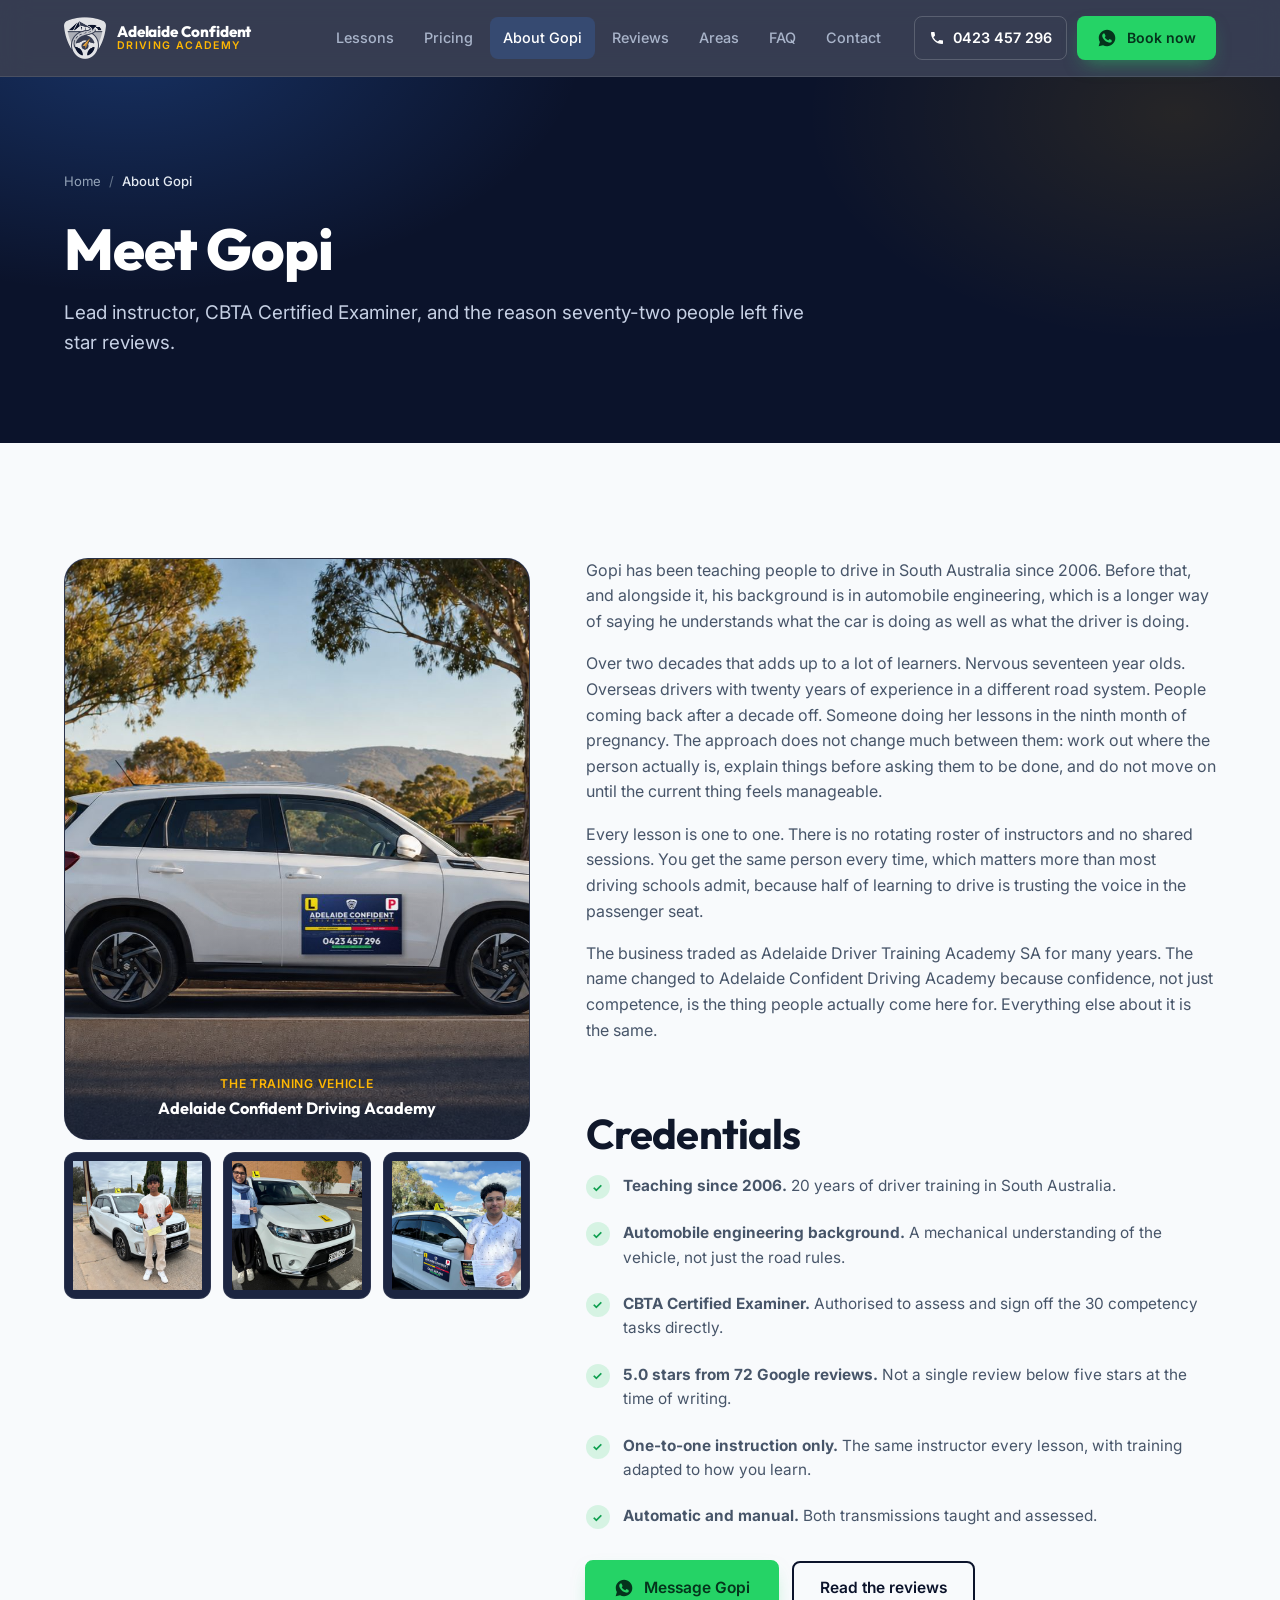
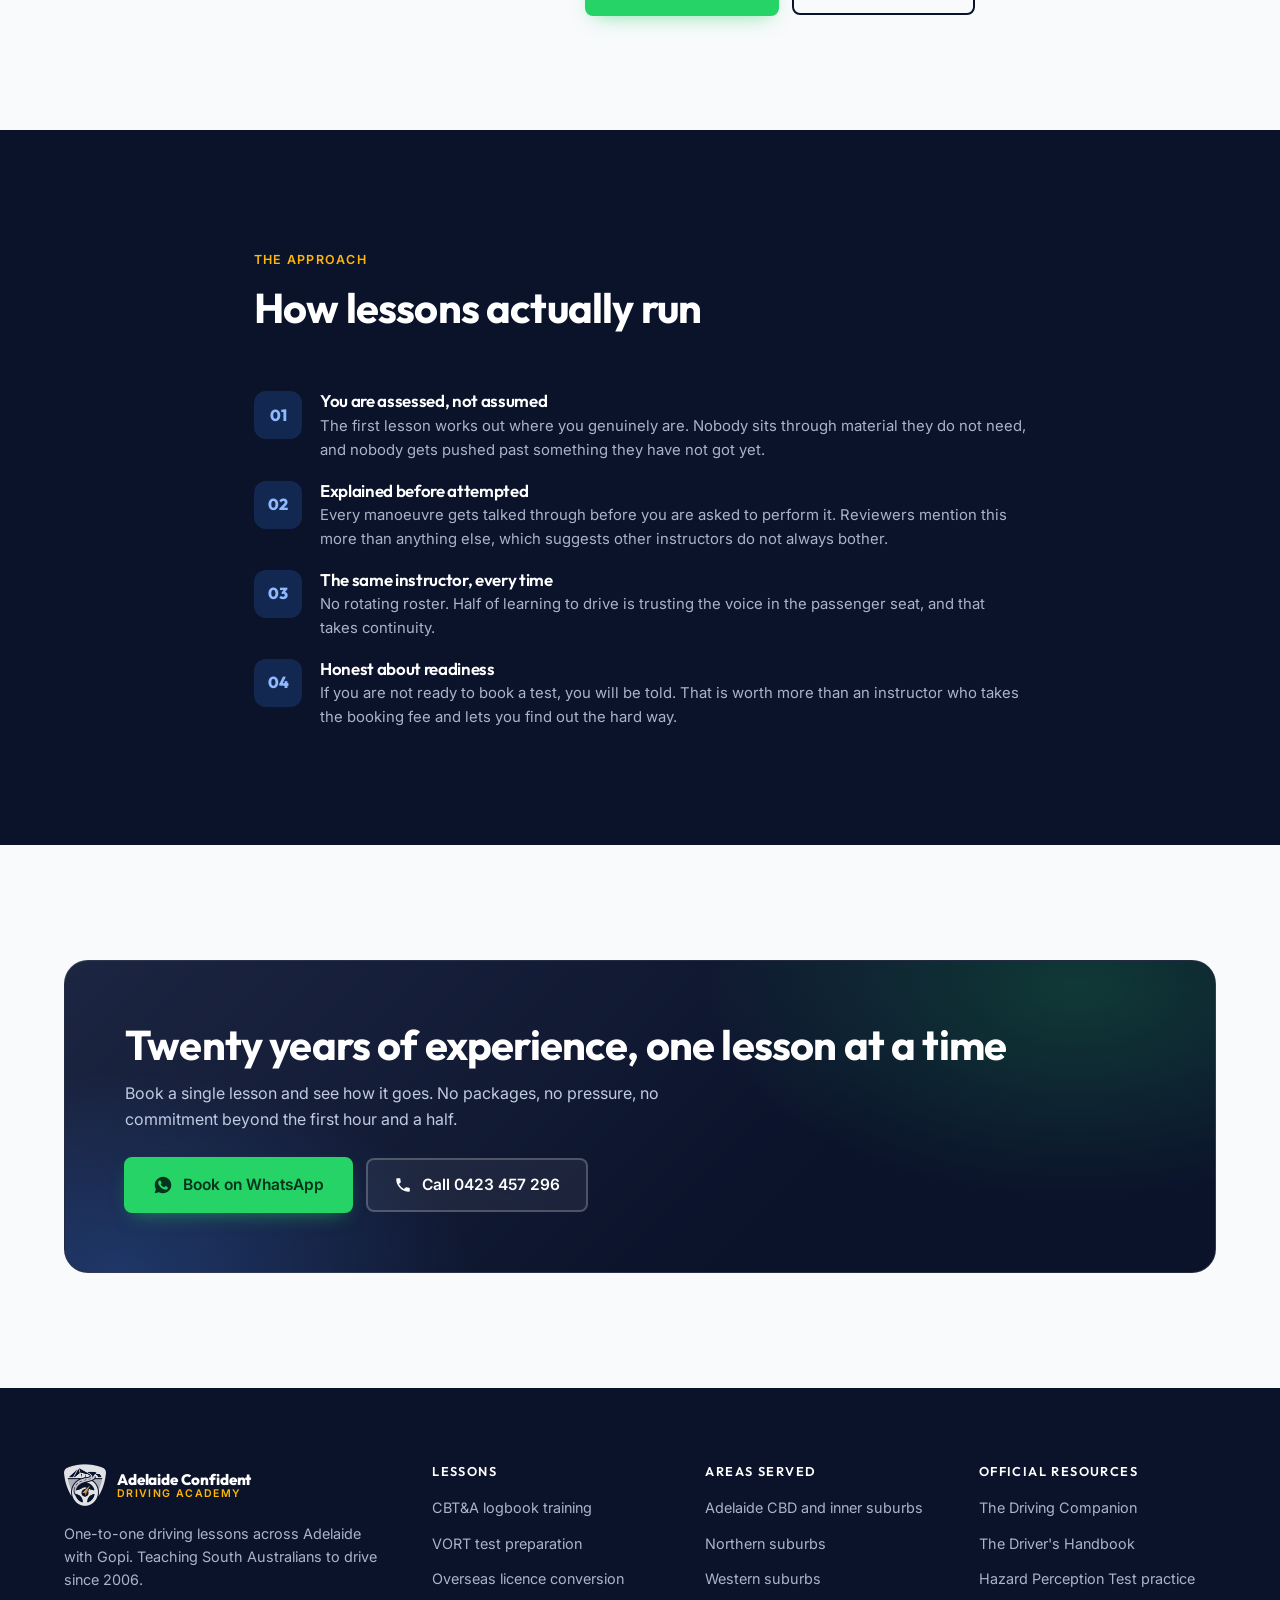
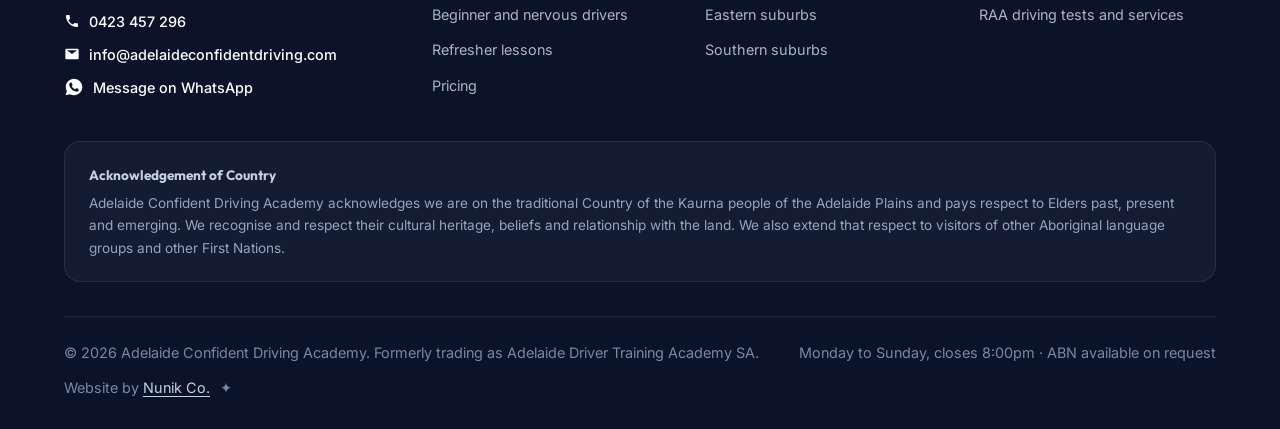
==== commit ec60509d: "Add Nunik Co. site credit, credit page, and humans.txt Footer on every page now credits Nunik Co. wi" ====
--- a/about/index.html
+++ b/about/index.html
@@ -33,14 +33,15 @@
 <link rel="icon" href="/assets/img/icon-192.png" type="image/png" sizes="192x192">
 <link rel="apple-touch-icon" href="/assets/img/apple-touch-icon.png">
 <link rel="manifest" href="/site.webmanifest">
+<link rel="author" href="/humans.txt" type="text/plain">
 
 <link rel="preconnect" href="https://fonts.googleapis.com">
 <link rel="preconnect" href="https://fonts.gstatic.com" crossorigin>
 <!-- Loaded normally rather than with a media=print/onload swap: the CSP forbids
      inline event handlers, and display=swap already prevents invisible text. -->
 <link rel="stylesheet" href="https://fonts.googleapis.com/css2?family=Outfit:wght@600;700;800&family=Inter:wght@400;500;600&display=swap">
-<link rel="stylesheet" href="/assets/css/site.css">
-<script src="/assets/js/site.js" defer></script>
+<link rel="stylesheet" href="/assets/css/site.css?v=8c6334c6">
+<script src="/assets/js/site.js?v=108efda3" defer></script>
 <script type="application/ld+json">{"@context":"https://schema.org","@graph":[{"@type":["DrivingSchool","LocalBusiness"],"@id":"https://adelaideconfidentdriving.com/#business","name":"Adelaide Confident Driving Academy","alternateName":["Adelaide Confident Driving","Adelaide Driver Training Academy SA","ACDA"],"description":"One-to-one driving school serving Adelaide and South Australia. CBT&A logbook training, VORT test preparation, overseas licence conversion and lessons for nervous beginners.","url":"https://adelaideconfidentdriving.com/","telephone":"+61423457296","email":"info@adelaideconfidentdriving.com","foundingDate":"2006","image":"https://adelaideconfidentdriving.com/assets/img/og-default.png","logo":{"@type":"ImageObject","url":"https://adelaideconfidentdriving.com/assets/img/icon-512.png","width":512,"height":512},"priceRange":"$$","currenciesAccepted":"AUD","address":{"@type":"PostalAddress","addressLocality":"Adelaide","addressRegion":"SA","addressCountry":"AU"},"geo":{"@type":"GeoCoordinates","latitude":"-34.9285","longitude":"138.6007"},"areaServed":[{"@type":"City","name":"Adelaide"},{"@type":"Place","name":"Adelaide CBD"},{"@type":"Place","name":"North Adelaide"},{"@type":"Place","name":"Norwood"},{"@type":"Place","name":"Unley"},{"@type":"Place","name":"Prospect"},{"@type":"Place","name":"Parkside"},{"@type":"Place","name":"Hindmarsh"},{"@type":"Place","name":"Thebarton"},{"@type":"Place","name":"Kent Town"},{"@type":"Place","name":"Goodwood"},{"@type":"Place","name":"Salisbury"},{"@type":"Place","name":"Salisbury East"},{"@type":"Place","name":"Mawson Lakes"},{"@type":"Place","name":"Para Hills"},{"@type":"Place","name":"Gepps Cross"},{"@type":"Place","name":"Pooraka"},{"@type":"Place","name":"Ingle Farm"},{"@type":"Place","name":"Modbury"},{"@type":"Place","name":"Golden Grove"},{"@type":"Place","name":"Munno Para"},{"@type":"Place","name":"Port Adelaide"},{"@type":"Place","name":"Woodville"},{"@type":"Place","name":"Henley Beach"},{"@type":"Place","name":"Findon"},{"@type":"Place","name":"Seaton"},{"@type":"Place","name":"West Lakes"},{"@type":"Place","name":"Fulham"},{"@type":"Place","name":"Grange"},{"@type":"Place","name":"Semaphore"},{"@type":"Place","name":"Royal Park"},{"@type":"Place","name":"Campbelltown"},{"@type":"Place","name":"Tea Tree Gully"},{"@type":"Place","name":"Magill"},{"@type":"Place","name":"Paradise"},{"@type":"Place","name":"Newton"},{"@type":"Place","name":"Burnside"},{"@type":"Place","name":"Glen Osmond"},{"@type":"Place","name":"Hectorville"},{"@type":"Place","name":"Kensington"},{"@type":"Place","name":"Marryatville"},{"@type":"Place","name":"Marion"},{"@type":"Place","name":"Mitcham"},{"@type":"Place","name":"Brighton"},{"@type":"Place","name":"Glenelg"},{"@type":"Place","name":"Somerton Park"},{"@type":"Place","name":"Plympton"},{"@type":"Place","name":"Edwardstown"},{"@type":"Place","name":"Ascot Park"},{"@type":"Place","name":"Clovelly Park"},{"@type":"Place","name":"Daw Park"}],"serviceArea":{"@type":"GeoCircle","geoMidpoint":{"@type":"GeoCoordinates","latitude":"-34.9285","longitude":"138.6007"},"geoRadius":"40000"},"openingHoursSpecification":[{"@type":"OpeningHoursSpecification","dayOfWeek":["Monday","Tuesday","Wednesday","Thursday","Friday","Saturday","Sunday"],"opens":"07:00","closes":"20:00"}],"aggregateRating":{"@type":"AggregateRating","ratingValue":"5.0","reviewCount":72,"bestRating":"5","worstRating":"1"},"review":[{"@type":"Review","author":{"@type":"Person","name":"Basil Eldhose"},"reviewRating":{"@type":"Rating","ratingValue":"5","bestRating":"5"},"reviewBody":"I had a great experience learning with Gopi. He is very patient, friendly, and explains everything in a simple way. His guidance helped me build confidence and pass my driving test on the first attempt."},{"@type":"Review","author":{"@type":"Person","name":"Zandy"},"reviewRating":{"@type":"Rating","ratingValue":"5","bestRating":"5"},"reviewBody":"Absolutely the best instructor in Adelaide, I know this because I have had many instructors before him. He really works hard to make sure you succeed, excellent teaching ability, and a positive attitude."},{"@type":"Review","author":{"@type":"Person","name":"Mina Prajapat"},"reviewRating":{"@type":"Rating","ratingValue":"5","bestRating":"5"},"reviewBody":"I can't thank Gopi Sir enough for all the support and patience he showed during my driving lessons, especially while I was in my 9th month of pregnancy. His calm demeanor and clear guidance made it possible."},{"@type":"Review","author":{"@type":"Person","name":"Chinthika Samarakoon"},"reviewRating":{"@type":"Rating","ratingValue":"5","bestRating":"5"},"reviewBody":"I did my overseas licence conversion through CBT&A with Gopi and got the full SA driver's licence. Gopi was an excellent teacher, kind, respectful, and patient throughout the entire process."},{"@type":"Review","author":{"@type":"Person","name":"Vedant Saini"},"reviewRating":{"@type":"Rating","ratingValue":"5","bestRating":"5"},"reviewBody":"Excellent instructor! Gopi really knows his stuff. Lots of tips and tricks which got my confidence up. Passed my CBT&A with an Auditor in the car on the first try!"},{"@type":"Review","author":{"@type":"Person","name":"Xander Schofield"},"reviewRating":{"@type":"Rating","ratingValue":"5","bestRating":"5"},"reviewBody":"Gopi was incredibly helpful in getting my P's. In the session right before the exam, he helped correct mistakes quickly and efficiently."},{"@type":"Review","author":{"@type":"Person","name":"Anh Quang Le Van"},"reviewRating":{"@type":"Rating","ratingValue":"5","bestRating":"5"},"reviewBody":"Experienced, gentle, and patient enough to help me pass the full license test in just 2 training sessions. He organized early timeframes for my urgent timeline."},{"@type":"Review","author":{"@type":"Person","name":"Aishwarya Menon"},"reviewRating":{"@type":"Rating","ratingValue":"5","bestRating":"5"},"reviewBody":"I passed my driving test the first time! Gopi uncle broke down each task and ensured I understood the movement prior to attempting it on the road."}],"employee":{"@id":"https://adelaideconfidentdriving.com/about/#gopi"},"founder":{"@id":"https://adelaideconfidentdriving.com/about/#gopi"},"sameAs":["https://share.google/oz1qiCDrlBlNMlHzZ","https://www.google.com/search?kgmid=/g/11vqnhx90x","https://adelaidedrivertrainingacademysa.com.au"],"hasOfferCatalog":{"@type":"OfferCatalog","name":"Driving lessons and assessments","itemListElement":[{"@type":"Offer","itemOffered":{"@type":"Service","name":"CBT&A logbook training","url":"https://adelaideconfidentdriving.com/services/cbta-logbook-training/"}},{"@type":"Offer","itemOffered":{"@type":"Service","name":"VORT test preparation","url":"https://adelaideconfidentdriving.com/services/vort-test-preparation/"}},{"@type":"Offer","itemOffered":{"@type":"Service","name":"Overseas licence conversion","url":"https://adelaideconfidentdriving.com/services/overseas-licence-conversion/"}},{"@type":"Offer","itemOffered":{"@type":"Service","name":"Beginner and nervous drivers","url":"https://adelaideconfidentdriving.com/services/beginner-driving-lessons/"}},{"@type":"Offer","itemOffered":{"@type":"Service","name":"Refresher lessons","url":"https://adelaideconfidentdriving.com/services/refresher-driving-lessons/"}}]}},{"@type":"Person","@id":"https://adelaideconfidentdriving.com/about/#gopi","name":"Gopi","alternateName":"Gopinathan","jobTitle":"Lead driving instructor and CBTA Certified Examiner","worksFor":{"@id":"https://adelaideconfidentdriving.com/#business"},"knowsAbout":["CBT&A Competency Based Training and Assessment","Vehicle On Road Test (VORT)","Overseas driver licence conversion in South Australia","Learner driver instruction","Automobile engineering"],"description":"Driving instructor in South Australia since 2006 with a background in automobile engineering. Known for calm, patient one-to-one instruction."},{"@type":"BreadcrumbList","itemListElement":[{"@type":"ListItem","position":1,"name":"Home","item":"https://adelaideconfidentdriving.com/"},{"@type":"ListItem","position":2,"name":"About Gopi","item":"https://adelaideconfidentdriving.com/about/"}]}]}</script>
 </head>
 <body>
@@ -168,6 +169,8 @@
     <div class="footer-base">
       <p>&copy; <span data-year>2026</span> Adelaide Confident Driving Academy. Formerly trading as Adelaide Driver Training Academy SA.</p>
       <p>Monday to Sunday, closes 8:00pm &middot; ABN available on request</p>
+      <p class="footer-credit">Website by <a href="https://nunik.co/book" target="_blank" rel="noopener">Nunik Co.</a>
+      <a class="footer-egg" href="/built-by-nunik-co/" title="The story behind this site" aria-label="The story behind this site">&#10022;</a></p>
     </div>
   </div>
 </footer>
--- a/assets/css/site.css
+++ b/assets/css/site.css
@@ -965,3 +965,17 @@
 .mt-40 { margin-top: 40px; }
 .center { text-align: center; }
 .tabnum { font-variant-numeric: tabular-nums; }
+
+/* --------------------------------------------------------------------------
+   21. Footer credit and creator page
+   -------------------------------------------------------------------------- */
+.footer-credit { flex-basis: 100%; }
+.site-footer .footer-credit a { font-size: inherit; }
+.site-footer .footer-credit a:not(.footer-egg) { color: #C6D0E4; text-decoration: underline; text-underline-offset: 3px; }
+.site-footer .footer-egg { margin-left: 6px; color: #7A889F; }
+.site-footer .footer-egg:hover { color: var(--gold); text-decoration: none; }
+.testimonial { gap: 20px; padding: clamp(24px, 4vw, 40px); }
+.testimonial blockquote { font-size: 1.02rem; line-height: 1.7; display: grid; gap: 1em; }
+.testimonial blockquote::before, .testimonial blockquote::after { content: none; }
+.testimonial blockquote p { margin: 0; color: var(--ink-muted); }
+.page-hero .text-link { color: #fff; text-decoration: underline; text-underline-offset: 3px; }
